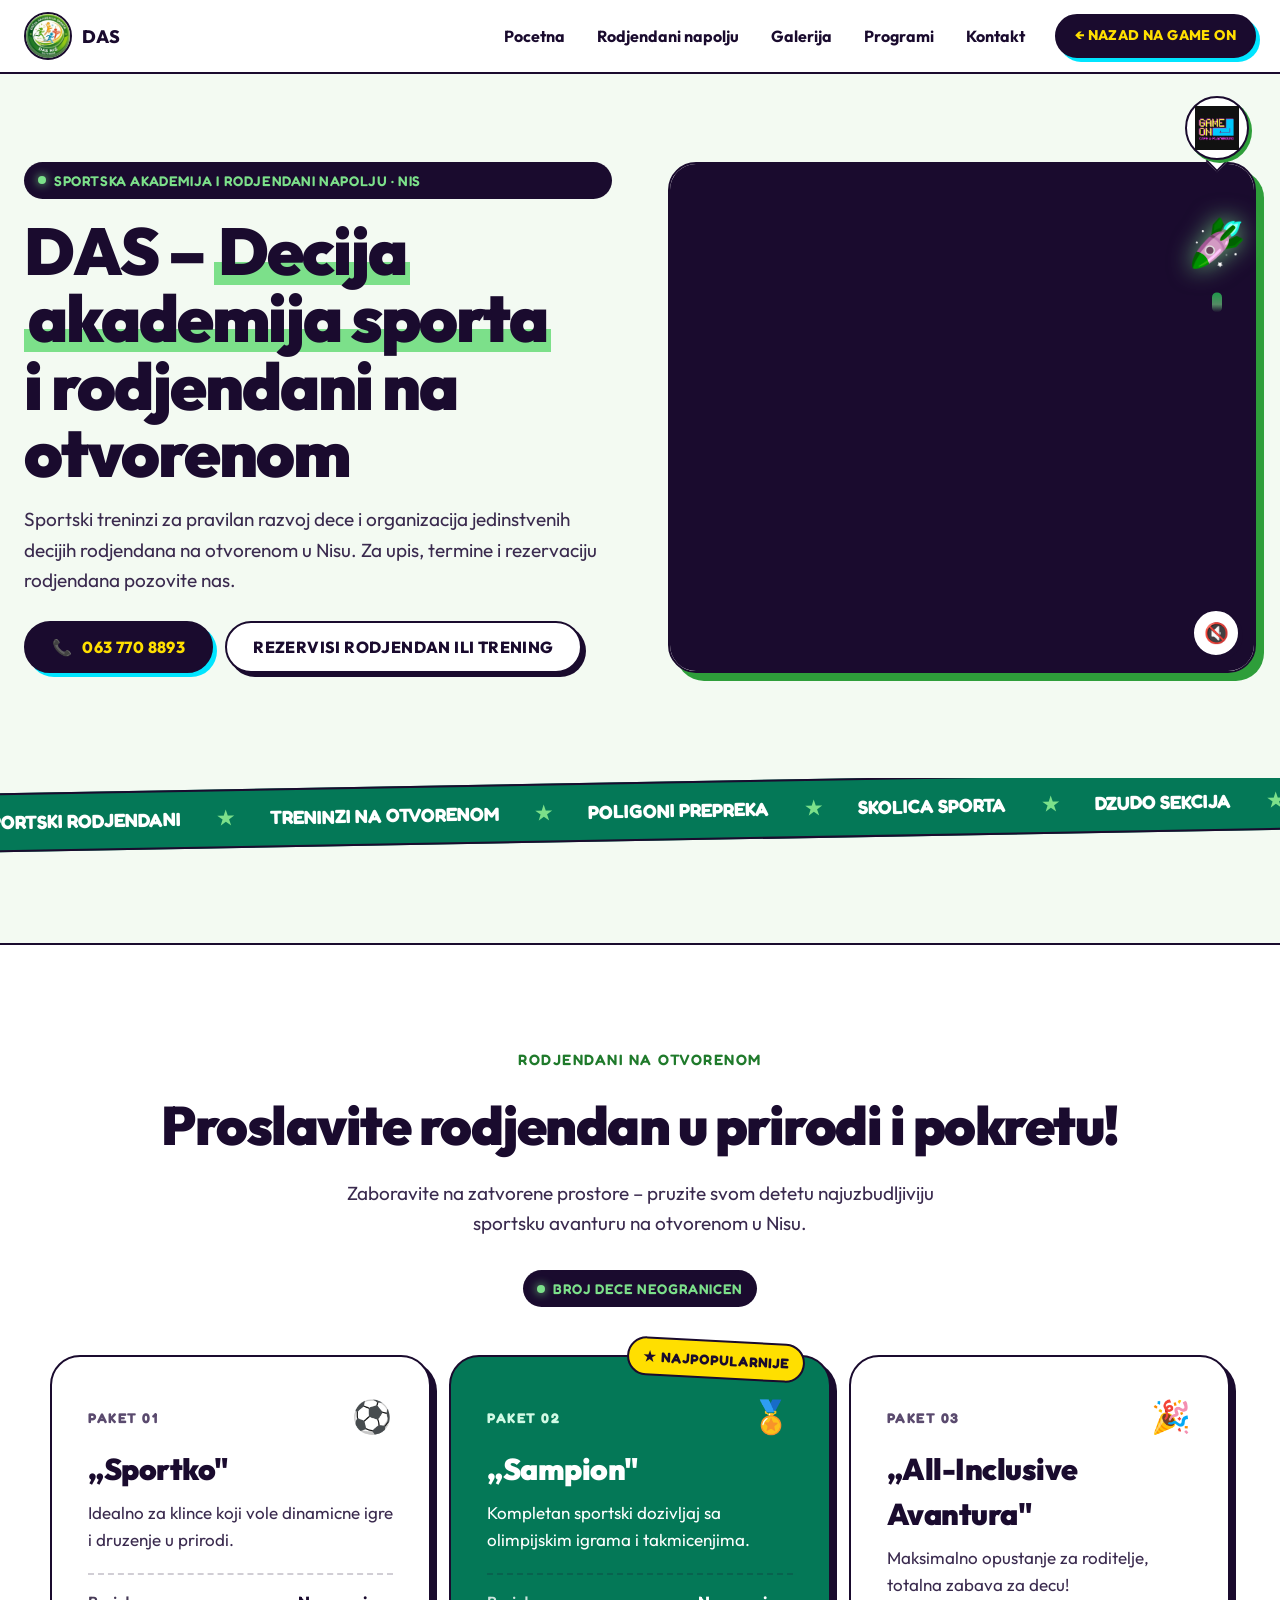
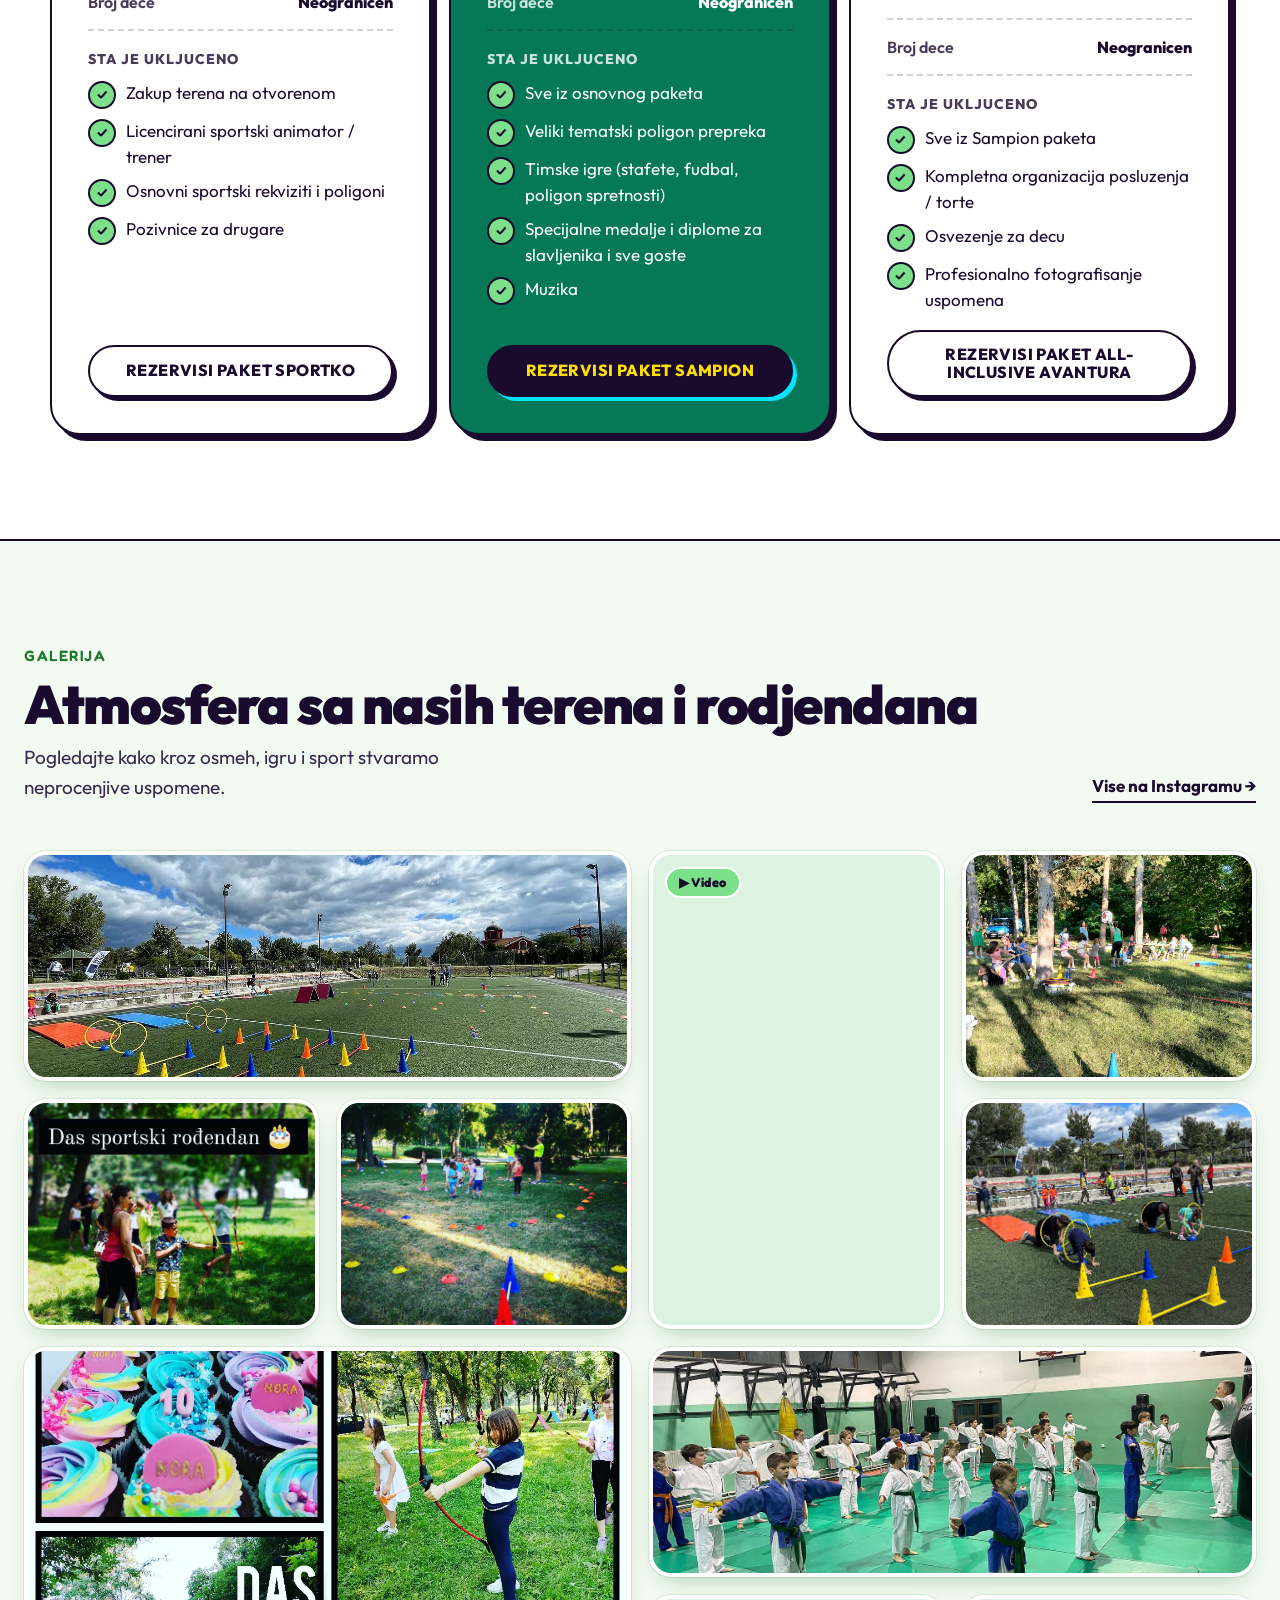
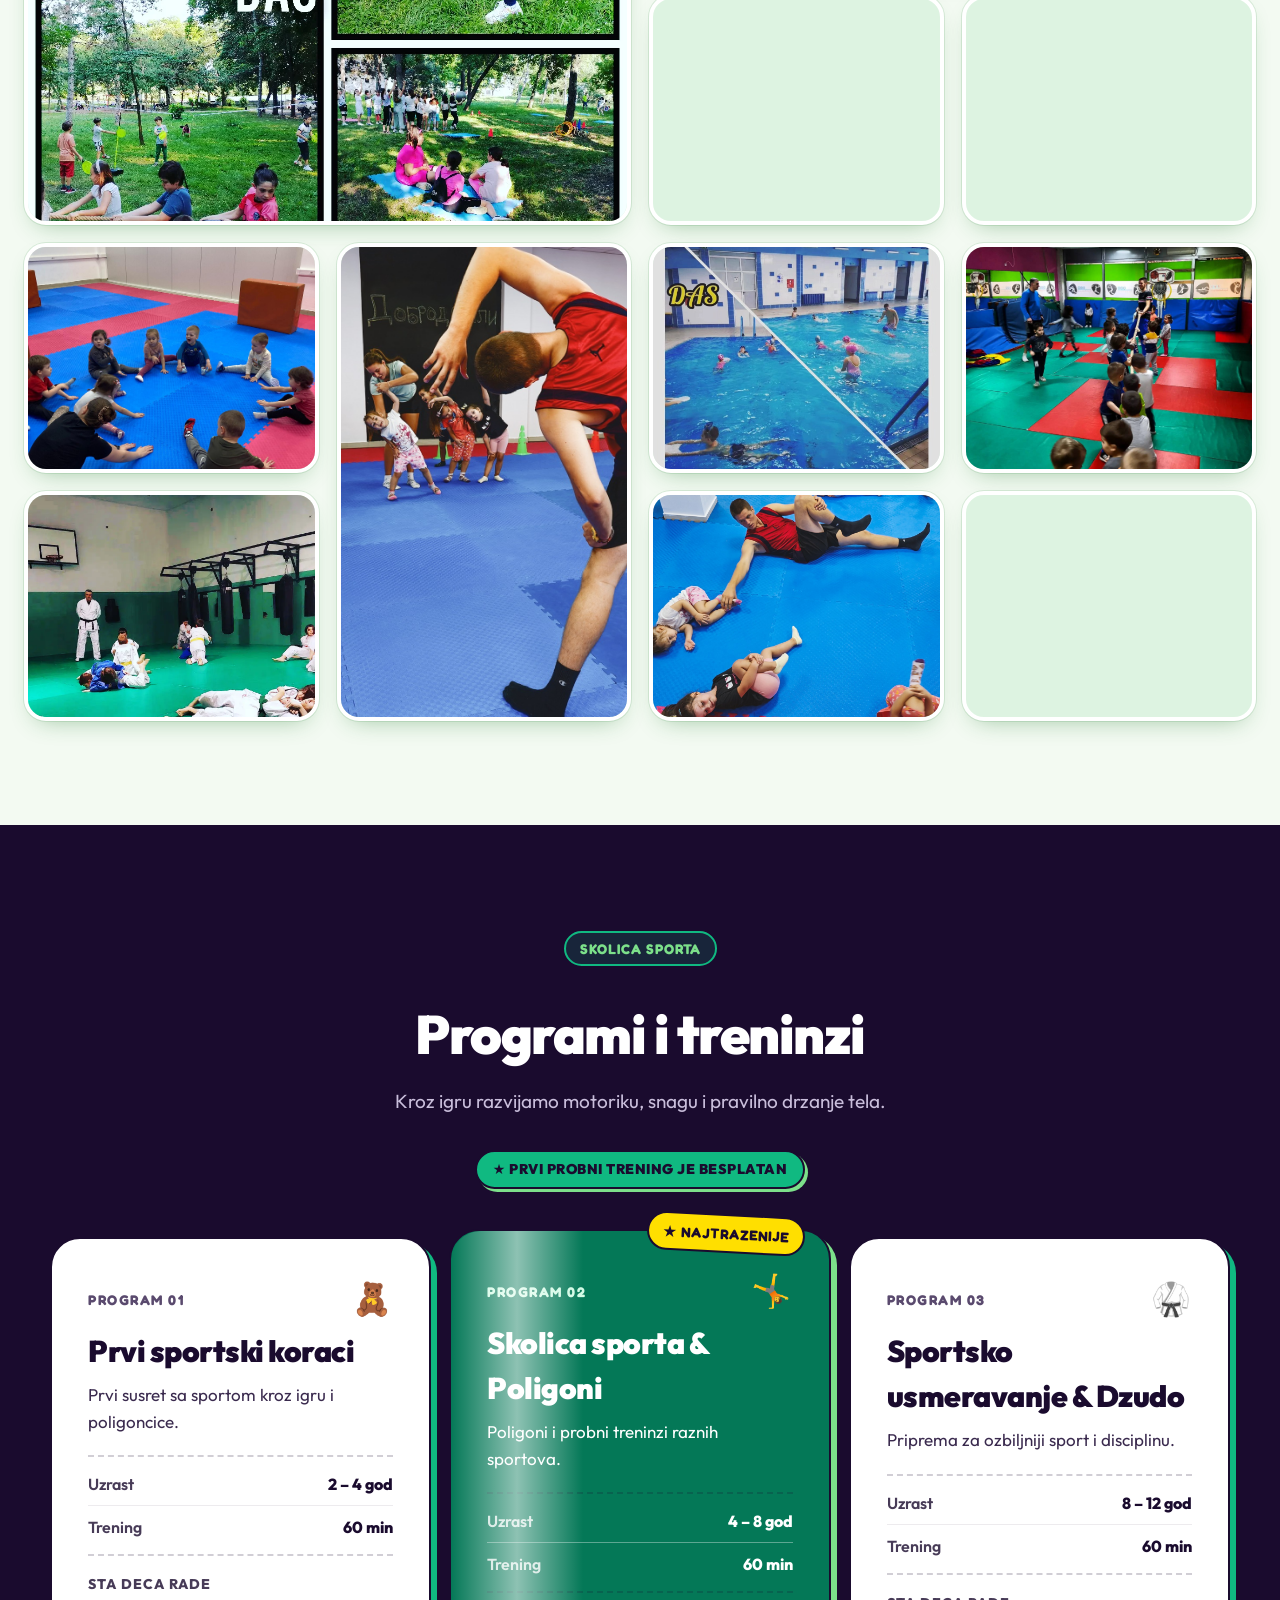
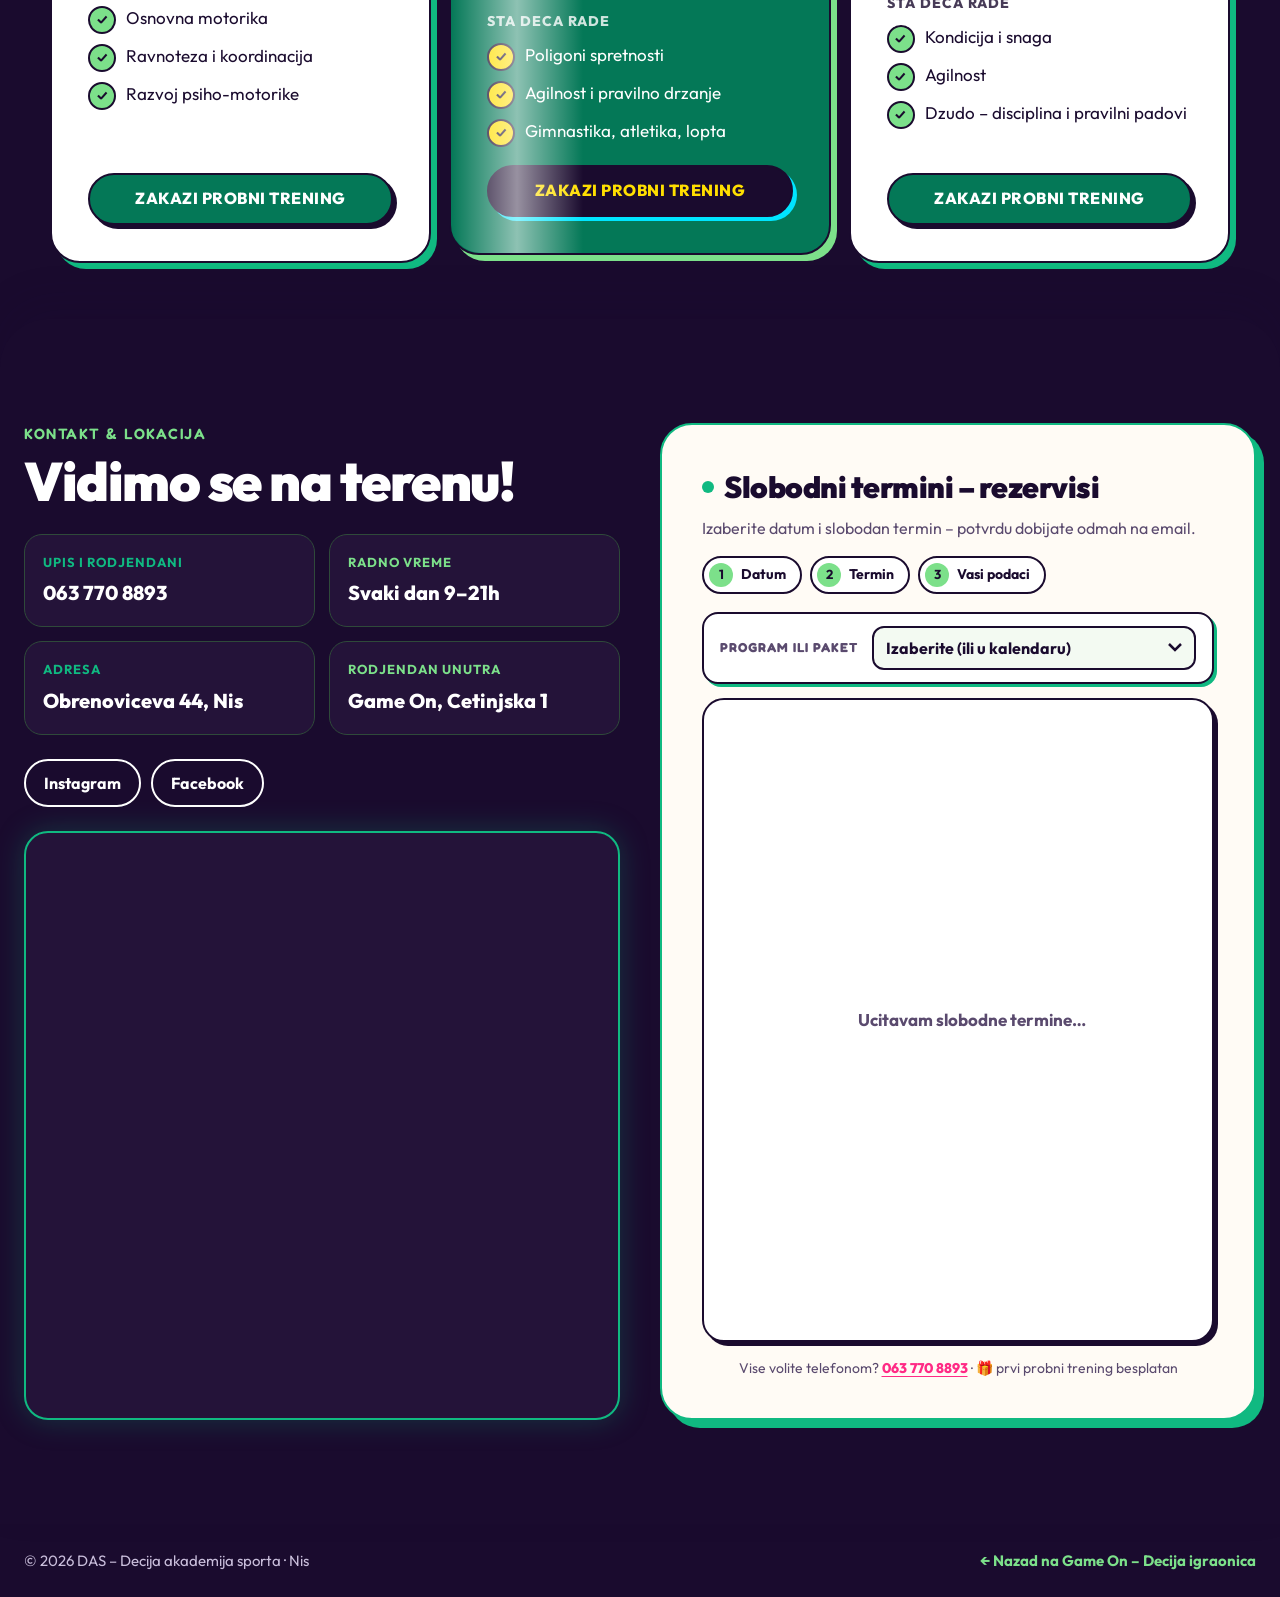
==== das.html @ b102ff6b "Add files via upload" ====
<!DOCTYPE html>
<html lang="sr-Latn">
<head>
<meta charset="UTF-8">
<meta name="viewport" content="width=device-width, initial-scale=1.0">
<title>DAS – Decija akademija sporta Nis</title>
<meta name="description" content="DAS – Decija akademija sporta u Nisu. Sportski treninzi za decu. Pozovite 063 770 8893.">
<link rel="icon" href="assets/das-logo.jpeg">
<link rel="preload" href="assets/das-video.mp4?v=2" as="video" type="video/mp4">
<link rel="preconnect" href="https://fonts.googleapis.com">
<link rel="preconnect" href="https://fonts.gstatic.com" crossorigin>
<link rel="stylesheet" href="https://fonts.googleapis.com/css2?family=Fredoka:wght@600;700&family=Outfit:wght@400;600;700;800;900&display=swap">
<link rel="stylesheet" href="styles.css">
<style>@media(min-width:960px){.das-grid{grid-template-columns:minmax(0,1fr) minmax(0,1fr);align-items:stretch}.das-grid .hero-copy{display:flex;flex-direction:column;justify-content:center}.das-grid .hero-visual,.das-grid .slider{display:flex;flex-direction:column;height:100%}.das-grid .slides{flex:1;aspect-ratio:auto;min-height:420px}}.das-pkgs{max-width:1180px;grid-template-columns:1fr}
@media(min-width:760px){.das-pkgs{grid-template-columns:repeat(3,minmax(0,1fr));gap:18px}}.das-checks li{align-items:flex-start}.das-checks li::before{margin-top:1px;background:#7CE08A}.das-gal{display:grid;gap:14px;grid-template-columns:repeat(2,minmax(0,1fr));grid-auto-rows:170px;grid-auto-flow:dense}
@media(min-width:720px){.das-gal{grid-template-columns:repeat(3,minmax(0,1fr));grid-auto-rows:200px}}
@media(min-width:1080px){.das-gal{grid-template-columns:repeat(4,minmax(0,1fr));grid-auto-rows:230px;gap:18px}}
.g-item{position:relative;margin:0;border:4px solid #fff;border-radius:22px;overflow:hidden;background:#DDF3E1;box-shadow:0 10px 24px -12px rgba(31,122,43,.45),0 0 0 1px rgba(31,122,43,.12);transition:transform .25s,box-shadow .25s}
.g-item:hover{transform:translateY(-4px);box-shadow:0 18px 32px -14px rgba(31,122,43,.6),0 0 0 3px #7CE08A}
.g-item button{all:unset;display:block;width:100%;height:100%;cursor:zoom-in}
.g-item button:focus-visible{outline:3px solid #7CE08A;outline-offset:-5px}
.g-item img,.g-item video{width:100%;height:100%;object-fit:cover;display:block;transition:transform .5s}
.g-item:hover img{transform:scale(1.05)}
.g-w{grid-column:span 2}.g-t{grid-row:span 2}.g-b{grid-column:span 2;grid-row:span 2}
.g-vid{position:absolute;left:12px;top:12px;background:#7CE08A;color:var(--ink);border:2px solid #fff;border-radius:999px;padding:4px 12px;font-family:'Fredoka',sans-serif;font-weight:700;font-size:13px;letter-spacing:.5px}
.lb{position:fixed;inset:0;z-index:100;background:rgba(18,7,31,.92);display:flex;align-items:center;justify-content:center;padding:60px 16px}
.lb[hidden]{display:none}
.lb img{max-width:min(100%,1100px);max-height:100%;border-radius:16px;border:2px solid #fff;object-fit:contain}
.lb button{position:absolute;width:48px;height:48px;border-radius:50%;border:2px solid var(--ink);background:#fff;font-size:20px;font-weight:800;cursor:pointer}
.lb-x{top:14px;right:14px}.lb-p{left:14px;top:50%;transform:translateY(-50%)}.lb-nx{right:14px;top:50%;transform:translateY(-50%)}
html{scroll-behavior:smooth;scroll-padding-top:84px}
.das-nav{display:flex;gap:4px;margin-left:auto}
.das-nav a{padding:10px 14px;border-radius:999px;font-weight:700;font-size:16px;color:var(--ink);text-decoration:none;transition:background .2s}
.das-nav a:hover{background:#DDF3E1;color:#1F7A2B}
.das-burger{display:none;width:48px;height:48px;border-radius:12px;border:2px solid var(--ink);background:#fff;flex-direction:column;align-items:center;justify-content:center;gap:5px;cursor:pointer;padding:0}
.das-burger span{width:20px;height:2.5px;background:var(--ink);border-radius:2px;transition:transform .25s,opacity .2s}
.das-burger span:last-child{width:14px;background:#2E9E3A}
.das-burger[aria-expanded="true"] span:nth-child(1){transform:translateY(7.5px) rotate(45deg)}
.das-burger[aria-expanded="true"] span:nth-child(2){opacity:0}
.das-burger[aria-expanded="true"] span:nth-child(3){width:20px;background:var(--ink);transform:translateY(-7.5px) rotate(-45deg)}
.das-mnav{display:none;flex-direction:column;align-items:center;background:var(--ink);padding:12px 24px 28px;max-height:calc(100vh - 72px);overflow-y:auto}
.das-mnav.open{display:flex}
.das-mnav a:not(.btn){display:block;width:100%;max-width:420px;padding:14px 4px;text-align:center;font-weight:700;font-size:20px;color:#fff;text-decoration:none;border-bottom:1px solid rgba(255,255,255,.1)}
.das-mnav a:not(.btn):hover{color:#7CE08A}
.das-mnav .btn{margin-top:20px;width:100%;max-width:420px}
@media(max-width:1039px){.das-nav,.das-back{display:none!important}.das-burger{display:flex}}
@media(min-width:1040px){.das-mnav{display:none!important}}
.das-nav a,.das-back{white-space:nowrap}
@media(max-width:719px){.gal-head{flex-direction:column;align-items:center;text-align:center}.gal-head .lead{margin-left:auto;margin-right:auto}}
@media(max-width:719px){.das-pill{display:none!important}
.das-pkgs:not(.das-progs-dark) .pkg h3,.das-pkgs:not(.das-progs-dark) .pkg h3+p{text-align:center}
.das-pkgs:not(.das-progs-dark) .pkg h3.one-line{white-space:nowrap;font-size:clamp(17px,5.4vw,24px);letter-spacing:-.5px}}
.go-bubble{position:fixed;right:clamp(4px,2.4vw,34px);top:0;z-index:56;width:64px;height:64px;display:block;will-change:transform;transform-origin:100% 0;text-decoration:none}
.go-bubble span{position:absolute;inset:0;border-radius:50%;background:#fff;border:2px solid var(--ink);box-shadow:3px 3px 0 #2E9E3A;display:grid;place-items:center;padding:8px;transition:transform .2s}
.go-bubble span img{width:100%;height:auto;display:block}
.go-bubble::after{content:"";position:absolute;left:50%;bottom:-9px;width:14px;height:14px;background:#fff;border-right:2px solid var(--ink);border-bottom:2px solid var(--ink);transform:translateX(-50%) rotate(45deg);z-index:-1}
.go-bubble:hover span{transform:scale(1.08)}
.das-pkgs .pkg[style] .facts dt,.das-pkgs .pkg[style] .facts dd{color:#fff}.das-pkgs .pkg[style] .facts div{border-color:rgba(255,255,255,.35)}
.das-sub{font-size:clamp(24px,2.6vw,30px);font-weight:900;letter-spacing:-.5px;text-align:center;margin:clamp(48px,6vw,72px) 0 24px}
.das-progs{display:grid;gap:22px;grid-template-columns:1fr}
@media(min-width:760px){.das-progs{grid-template-columns:repeat(3,minmax(0,1fr));gap:18px}}
.das-prog{background:#F3FAF2;border:2px solid var(--ink);border-radius:26px;padding:clamp(22px,3vw,30px);box-shadow:5px 5px 0 var(--ink);transition:transform .2s}
.das-prog:hover{transform:translateY(-6px)}
.das-prog h3{font-size:clamp(22px,2.2vw,26px);font-weight:900;letter-spacing:-.5px;margin:14px 0 8px}
.das-prog p:last-child{font-size:17px;line-height:1.55;margin:0}
.das-age{display:inline-block;margin:0;background:#047857;color:#fff;border-radius:999px;padding:6px 14px;font-family:'Fredoka',sans-serif;font-weight:700;font-size:14px;letter-spacing:.5px}
.das-note{text-align:center;max-width:640px;margin:36px auto 0;font-size:17px;line-height:1.6;color:#3A2A4E}
.das-note a{color:#1F7A2B;font-weight:800}
.marquee .marquee-track b{color:#7CE08A}
.js-rv .das-gal .g-item{opacity:0;transform:translateY(40px) scale(.92);transition:opacity .7s ease,transform .7s cubic-bezier(.2,.8,.2,1),box-shadow .25s}
.js-rv .das-gal .g-item.in{opacity:1;transform:none}
.js-rv .das-gal .g-item.in:hover{transform:translateY(-4px)}
@media(prefers-reduced-motion:reduce){.js-rv .das-gal .g-item{opacity:1;transform:none;transition:none}}
#kontakt .k-card{border-color:#2F4A3A}
.das-soc:hover{background:#10B981;border-color:#10B981;color:var(--ink)}
.das-map{border-color:#10B981;box-shadow:0 0 30px rgba(16,185,129,.25)}
.das-form{border-color:#10B981;box-shadow:8px 8px 0 #10B981}
.das-form .rez-steps b{background:#7CE08A}
.das-form .rez-frame{margin-bottom:16px}
.das-live{width:12px;height:12px;flex-shrink:0;border-radius:50%;background:#10B981;animation:dasPulse 1.8s infinite}
@keyframes dasPulse{0%{box-shadow:0 0 0 0 rgba(16,185,129,.7)}70%{box-shadow:0 0 0 12px rgba(16,185,129,0)}100%{box-shadow:0 0 0 0 rgba(16,185,129,0)}}
.das-cal-ph{display:flex;flex-direction:column;align-items:center;justify-content:center;text-align:center;min-height:380px;padding:36px 22px;background:repeating-linear-gradient(135deg,#F3FAF2 0 14px,#E6F6EA 14px 28px)}
.das-cal-ico{margin:0;font-size:44px}
.das-cal-t{margin:10px 0 6px;font-size:22px;font-weight:900;color:var(--ink)}
.das-cal-s{margin:0 0 22px;max-width:360px;font-size:16px;line-height:1.55;color:#3A2A4E}
.das-cal-btns{display:flex;flex-wrap:wrap;justify-content:center;gap:10px}
.das-btn-green{background:#047857;color:#fff;border:2px solid var(--ink);box-shadow:4px 4px 0 var(--ink)}
.das-btn-green:hover{background:#065F46;color:#fff}
@media(max-width:719px){.das-cal-btns .btn{flex:1 1 100%}}
@media(prefers-reduced-motion:reduce){.das-live{animation:none}}
#programi [data-trial]{text-transform:uppercase;letter-spacing:.5px;width:100%}
.das-progs-dark .pkg{background:#fff;color:var(--ink);border-color:var(--ink);box-shadow:6px 6px 0 #10B981}
.das-progs-dark .pkg[style]{box-shadow:6px 6px 0 #7CE08A}
.das-progs-dark .pkg[style] .checks li::before{background:var(--yellow)}
@media(min-width:760px){.das-progs-dark .pkg[style]{transform:translateY(-8px)}}
.rez-pick{display:flex;flex-wrap:wrap;align-items:center;gap:8px 14px;margin:0 0 14px;padding:12px 16px;background:#fff;border:2px solid var(--ink);border-radius:16px;box-shadow:3px 3px 0 #10B981}
.rez-pick-l{font-family:'Fredoka',sans-serif;font-weight:700;font-size:13px;letter-spacing:1px;text-transform:uppercase;color:#5A4A6E}
.rez-sel{flex:1 1 240px;min-width:0;min-height:44px;padding:8px 36px 8px 12px;border:2px solid var(--ink);border-radius:12px;background:#F3FAF2 url("data:image/svg+xml,%3Csvg xmlns='http://www.w3.org/2000/svg' width='14' height='9' viewBox='0 0 14 9'%3E%3Cpath d='M1 1l6 6 6-6' fill='none' stroke='%231A0B2E' stroke-width='2.5'/%3E%3C/svg%3E") no-repeat right 12px center;-webkit-appearance:none;appearance:none;font:inherit;font-weight:700;font-size:16px;color:var(--ink);cursor:pointer}
.rez-sel:focus-visible{outline:3px solid #10B981;outline-offset:2px}
.rez-pick-p{font-size:18px;font-weight:900;color:#047857;white-space:nowrap}
.rez-pick-p:empty{display:none}
</style>
</head>
<body style="background:#F3FAF2">

<header style="position:sticky;top:0;z-index:50;background:#fff;border-bottom:2px solid var(--ink)">
  <div class="wrap" style="display:flex;align-items:center;justify-content:space-between;gap:16px;min-height:72px">
    <a href="das.html" aria-label="DAS – Decija akademija sporta" style="display:flex;align-items:center;gap:10px;color:var(--ink);text-decoration:none;font-weight:800;font-size:18px">
      <span style="display:block;width:48px;height:48px;border-radius:50%;border:2px solid var(--ink);overflow:hidden"><img src="assets/das-logo.jpeg" alt="DAS logo" width="48" height="48" style="width:100%;height:100%;object-fit:cover;transform:scale(1.12)"></span>
      <span>DAS</span>
    </a>
    <nav class="das-nav" aria-label="DAS navigacija">
      <a href="#pocetna">Pocetna</a>
      <a href="#paketi">Rodjendani napolju</a>
      <a href="#galerija">Galerija</a>
      <a href="#programi">Programi</a>
      <a href="#kontakt">Kontakt</a>
    </nav>
    <a class="btn btn-dark btn-sm das-back" href="index.html">← Nazad na Game On</a>
    <button class="das-burger" id="dasBurger" type="button" aria-label="Meni" aria-expanded="false" aria-controls="dasMnav"><span></span><span></span><span></span></button>
  </div>
  <nav class="das-mnav" id="dasMnav" aria-label="DAS mobilna navigacija">
    <a href="#pocetna">Pocetna</a>
    <a href="#paketi">Rodjendani napolju</a>
    <a href="#galerija">Galerija</a>
    <a href="#programi">Programi</a>
    <a href="#kontakt">Kontakt</a>
    <a class="btn btn-dark" href="index.html" style="background:#2E9E3A;color:#fff">← Nazad na Game On</a>
  </nav>
</header>
<script>
(function(){var b=document.getElementById('dasBurger'),m=document.getElementById('dasMnav');
function set(o){m.classList.toggle('open',o);b.setAttribute('aria-expanded',o?'true':'false');}
b.addEventListener('click',function(){set(!m.classList.contains('open'));});
m.addEventListener('click',function(e){if(e.target.closest('a'))set(false);});})();
</script>

<main>
  <section class="hero" id="pocetna">
    <div class="wrap hero-grid das-grid">
      <div class="hero-copy">
        <p class="pill-dark das-pill" style="color:#7CE08A"><span class="dot-cyan" aria-hidden="true" style="background:#7CE08A;box-shadow:0 0 10px #7CE08A"></span>Sportska akademija i rodjendani napolju · Nis</p>
        <h1>DAS – <span style="color:inherit;background:linear-gradient(transparent 64%,#7CE08A 64%,#7CE08A 92%,transparent 92%);-webkit-box-decoration-break:clone;box-decoration-break:clone;padding:0 4px">Decija akademija sporta</span> i rodjendani na otvorenom</h1>
        <p class="lead">Sportski treninzi za pravilan razvoj dece i organizacija jedinstvenih decijih rodjendana na otvorenom u Nisu. Za upis, termine i rezervaciju rodjendana pozovite nas.</p>
        <div class="hero-cta">
          <a class="btn btn-dark" href="tel:+381637708893"><span aria-hidden="true">📞</span> 063 770 8893</a>
          <a class="btn btn-light-dark" href="#rezervacija" id="heroBook">Rezervisi rodjendan ili trening</a>
        </div>
      </div>
      <div class="hero-visual">
        <div class="slider" style="box-shadow:8px 8px 0 #2E9E3A">
          <div class="slides" style="background:var(--ink)">
            <video id="dasVideo" src="assets/das-video.mp4?v=2" autoplay muted loop playsinline preload="auto" fetchpriority="high" aria-label="Video – Decija akademija sporta Nis" style="position:absolute;inset:0;width:100%;height:100%;object-fit:cover;display:block"></video>
            <button type="button" id="vidSound" aria-label="Ukljuci zvuk" style="position:absolute;right:14px;bottom:14px;width:48px;height:48px;border-radius:50%;border:2px solid var(--ink);background:#fff;font-size:20px;cursor:pointer;box-shadow:3px 3px 0 var(--ink)">🔇</button>
          </div>
        </div>
      </div>
    </div>
  </section>

  <div class="marquee-clip"><div class="marquee" aria-hidden="true" style="background:#047857">
    <div class="marquee-track">
      <div><span>Sportski rodjendani</span><b>★</b><span>Treninzi na otvorenom</span><b>★</b><span>Poligoni prepreka</span><b>★</b><span>Skolica sporta</span><b>★</b><span>Dzudo sekcija</span><b>★</b><span>Timske igre</span><b>★</b><span>Od 2 do 12 godina</span><b>★</b><span>Nis</span><b>★</b></div>
      <div><span>Sportski rodjendani</span><b>★</b><span>Treninzi na otvorenom</span><b>★</b><span>Poligoni prepreka</span><b>★</b><span>Skolica sporta</span><b>★</b><span>Dzudo sekcija</span><b>★</b><span>Timske igre</span><b>★</b><span>Od 2 do 12 godina</span><b>★</b><span>Nis</span><b>★</b></div>
    </div>
  </div></div>

  <section class="sec" id="paketi" aria-labelledby="paketi-h" style="background:#fff;border-top:2px solid var(--ink)">
    <div class="wrap">
      <div class="sec-head center">
        <p class="eyebrow" style="color:#1F7A2B">Rodjendani na otvorenom</p>
        <h2 class="title" id="paketi-h">Proslavite rodjendan u prirodi i pokretu!</h2>
        <p class="lead">Zaboravite na zatvorene prostore – pruzite svom detetu najuzbudljiviju sportsku avanturu na otvorenom u Nisu.</p>
        <p class="pill-dark das-pill" style="color:#7CE08A;margin-top:14px"><span class="dot-cyan" aria-hidden="true" style="background:#7CE08A;box-shadow:0 0 10px #7CE08A"></span>Broj dece neogranicen</p>
      </div>
      <div class="pkgs das-pkgs">
      <article class="pkg">
        <p class="pkg-tag">Paket 01 <span aria-hidden="true">⚽</span></p>
        <h3>„Sportko"</h3>
        <p style="margin:8px 0 20px;font-size:17px;line-height:1.55;color:#3A2A4E">Idealno za klince koji vole dinamicne igre i druzenje u prirodi.</p>
        <dl class="facts"><div><dt>Broj dece</dt><dd>Neogranicen</dd></div></dl>
        <p class="pkg-sub">Sta je ukljuceno</p>
        <ul class="checks das-checks">
          <li>Zakup terena na otvorenom</li>
          <li>Licencirani sportski animator / trener</li>
          <li>Osnovni sportski rekviziti i poligoni</li>
          <li>Pozivnice za drugare</li>
        </ul>
        <a class="btn btn-light-dark" href="#rezervacija" data-trial data-note="Rodjendan na otvorenom – paket Sportko" data-prog="Rođendan u prirodi - Paket 1 (Osnovni)" style="margin-top:auto">Rezervisi paket Sportko</a>
      </article>
      <article class="pkg" style="background:#047857;color:#fff">
        <p class="pkg-flag">★ Najpopularnije</p>
        <p class="pkg-tag" style="color:#D1FAE5">Paket 02 <span aria-hidden="true">🏅</span></p>
        <h3>„Sampion"</h3>
        <p style="margin:8px 0 20px;font-size:17px;line-height:1.55;color:#fff">Kompletan sportski dozivljaj sa olimpijskim igrama i takmicenjima.</p>
        <dl class="facts"><div><dt>Broj dece</dt><dd>Neogranicen</dd></div></dl>
        <p class="pkg-sub">Sta je ukljuceno</p>
        <ul class="checks das-checks">
          <li>Sve iz osnovnog paketa</li>
          <li>Veliki tematski poligon prepreka</li>
          <li>Timske igre (stafete, fudbal, poligon spretnosti)</li>
          <li>Specijalne medalje i diplome za slavljenika i sve goste</li>
          <li>Muzika</li>
        </ul>
        <a class="btn btn-dark" href="#rezervacija" data-trial data-note="Rodjendan na otvorenom – paket Sampion" data-prog="Rođendan u prirodi - Paket 2 (Srednji)" style="margin-top:auto">Rezervisi paket Sampion</a>
      </article>
      <article class="pkg">
        <p class="pkg-tag">Paket 03 <span aria-hidden="true">🎉</span></p>
        <h3 class="one-line">„All-Inclusive Avantura"</h3>
        <p style="margin:8px 0 20px;font-size:17px;line-height:1.55;color:#3A2A4E">Maksimalno opustanje za roditelje, totalna zabava za decu!</p>
        <dl class="facts"><div><dt>Broj dece</dt><dd>Neogranicen</dd></div></dl>
        <p class="pkg-sub">Sta je ukljuceno</p>
        <ul class="checks das-checks">
          <li>Sve iz Sampion paketa</li>
          <li>Kompletna organizacija posluzenja / torte</li>
          <li>Osvezenje za decu</li>
          <li>Profesionalno fotografisanje uspomena</li>
        </ul>
        <a class="btn btn-light-dark" href="#rezervacija" data-trial data-note="Rodjendan na otvorenom – paket All-Inclusive Avantura" data-prog="Rođendan u prirodi - Paket 3 (PREMIUM)" style="margin-top:auto">Rezervisi paket All-Inclusive Avantura</a>
      </article>
      </div>
    </div>
  </section>

  <section class="sec" id="galerija" aria-labelledby="gal-h" style="background:#F3FAF2;border-top:2px solid var(--ink)">
    <div class="wrap">
      <div class="sec-head gal-head">
        <div>
          <p class="eyebrow" style="color:#1F7A2B">Galerija</p>
          <h2 class="title" id="gal-h">Atmosfera sa nasih terena i rodjendana</h2>
          <p class="lead" style="margin-top:10px">Pogledajte kako kroz osmeh, igru i sport stvaramo neprocenjive uspomene.</p>
        </div>
        <a class="link-arrow" href="https://www.instagram.com/decja_akademija_sporta_nis/" target="_blank" rel="noopener">Vise na Instagramu →</a>
      </div>
      <div class="das-gal" id="dasGal">
        <figure class="g-item g-w"><button type="button" data-i="0" aria-label="Uvecaj: Sportski poligon na terenu na otvorenom"><img src="assets/gal/das-16.jpg" alt="Sportski poligon na terenu na otvorenom" loading="lazy" decoding="async"></button></figure>
        <figure class="g-item g-t"><video src="assets/gal/das-video.mp4" autoplay muted loop playsinline preload="metadata" aria-label="Video sa DAS treninga i rodjendana"></video><span class="g-vid" aria-hidden="true">▶ Video</span></figure>
        <figure class="g-item"><button type="button" data-i="2" aria-label="Uvecaj: Vucenje konopca na rodjendanu u sumi"><img src="assets/gal/das-03.webp" alt="Vucenje konopca na rodjendanu u sumi" loading="lazy" decoding="async"></button></figure>
        <figure class="g-item"><button type="button" data-i="3" aria-label="Uvecaj: DAS sportski rodjendan – streljastvo"><img src="assets/gal/das-02.webp" alt="DAS sportski rodjendan – streljastvo" loading="lazy" decoding="async"></button></figure>
        <figure class="g-item g-b"><button type="button" data-i="4" aria-label="Uvecaj: Rodjendan na otvorenom – kolaz uspomena"><img src="assets/gal/das-01.webp" alt="Rodjendan na otvorenom – kolaz uspomena" loading="lazy" decoding="async"></button></figure>
        <figure class="g-item"><button type="button" data-i="5" aria-label="Uvecaj: Trening za najmladje u parku"><img src="assets/gal/das-06.jpg" alt="Trening za najmladje u parku" loading="lazy" decoding="async"></button></figure>
        <figure class="g-item"><button type="button" data-i="6" aria-label="Uvecaj: Poligon spretnosti za decu i roditelje"><img src="assets/gal/das-04.jpg" alt="Poligon spretnosti za decu i roditelje" loading="lazy" decoding="async"></button></figure>
        <figure class="g-item g-w"><button type="button" data-i="7" aria-label="Uvecaj: Trening dzudoa u sali"><img src="assets/gal/das-11.jpg" alt="Trening dzudoa u sali" loading="lazy" decoding="async"></button></figure>
        <figure class="g-item"><button type="button" data-i="8" aria-label="Uvecaj: Fudbalska ekipa DAS pred utakmicu"><img src="assets/gal/das-07.jpg" alt="Fudbalska ekipa DAS pred utakmicu" loading="lazy" decoding="async"></button></figure>
        <figure class="g-item"><button type="button" data-i="9" aria-label="Uvecaj: Timska igra sa velikom kockom"><img src="assets/gal/das-10.jpg" alt="Timska igra sa velikom kockom" loading="lazy" decoding="async"></button></figure>
        <figure class="g-item"><button type="button" data-i="10" aria-label="Uvecaj: Istezanje u krugu na treningu"><img src="assets/gal/das-05.jpg" alt="Istezanje u krugu na treningu" loading="lazy" decoding="async"></button></figure>
        <figure class="g-item g-t"><button type="button" data-i="11" aria-label="Uvecaj: Vezbe sa trenerom za najmladje"><img src="assets/gal/das-13.jpg" alt="Vezbe sa trenerom za najmladje" loading="lazy" decoding="async"></button></figure>
        <figure class="g-item"><button type="button" data-i="12" aria-label="Uvecaj: Skola plivanja DAS"><img src="assets/gal/das-14.jpg" alt="Skola plivanja DAS" loading="lazy" decoding="async"></button></figure>
        <figure class="g-item"><button type="button" data-i="13" aria-label="Uvecaj: Vucenje konopca u sali"><img src="assets/gal/das-12.jpg" alt="Vucenje konopca u sali" loading="lazy" decoding="async"></button></figure>
        <figure class="g-item"><button type="button" data-i="14" aria-label="Uvecaj: Dzudo trening za decu"><img src="assets/gal/das-09.webp" alt="Dzudo trening za decu" loading="lazy" decoding="async"></button></figure>
        <figure class="g-item"><button type="button" data-i="15" aria-label="Uvecaj: Istezanje na strunjacama"><img src="assets/gal/das-15.jpg" alt="Istezanje na strunjacama" loading="lazy" decoding="async"></button></figure>
        <figure class="g-item"><button type="button" data-i="16" aria-label="Uvecaj: Poligon sa tenis lopticama"><img src="assets/gal/das-08.jpg" alt="Poligon sa tenis lopticama" loading="lazy" decoding="async"></button></figure>
      </div>
    </div>
  </section>

  <section class="sec dark" id="programi" aria-labelledby="prog-h" style="border-top:2px solid var(--ink)">
    <div class="wrap">
      <div class="sec-head center">
        <p style="display:inline-block;margin:0 0 14px;background:rgba(16,185,129,.15);color:#7CE08A;border:2px solid #10B981;border-radius:999px;padding:5px 14px;font-family:'Fredoka',sans-serif;font-weight:700;font-size:14px;letter-spacing:1px;text-transform:uppercase">Skolica sporta</p>
        <h2 class="title" id="prog-h">Programi i treninzi</h2>
        <p class="lead lead-dark">Kroz igru razvijamo motoriku, snagu i pravilno drzanje tela.</p>
        <p style="display:inline-block;margin:16px 0 0;background:#10B981;color:var(--ink);border:2px solid var(--ink);border-radius:999px;padding:7px 16px;font-weight:900;font-size:14px;letter-spacing:.5px;text-transform:uppercase;box-shadow:3px 3px 0 #7CE08A">★ Prvi probni trening je besplatan</p>
      </div>
      <div class="pkgs das-pkgs das-progs-dark">
      <article class="pkg">
        <p class="pkg-tag">Program 01 <span aria-hidden="true">🧸</span></p>
        <h3>Prvi sportski koraci</h3>
        <p style="margin:8px 0 20px;font-size:17px;line-height:1.55;color:#3A2A4E">Prvi susret sa sportom kroz igru i poligoncice.</p>
        <dl class="facts"><div><dt>Uzrast</dt><dd>2 – 4 god</dd></div><div><dt>Trening</dt><dd>60 min</dd></div></dl>
        <p class="pkg-sub">Sta deca rade</p>
        <ul class="checks das-checks">
          <li>Osnovna motorika</li>
          <li>Ravnoteza i koordinacija</li>
          <li>Razvoj psiho-motorike</li>
        </ul>
        <a class="btn das-btn-green" href="#kontakt" data-trial data-note="Probni trening: Prvi sportski koraci (2-4 god)" data-prog="Probni trening - Prvi sportski koraci (2-4 god)" style="margin-top:auto">Zakazi probni trening</a>
      </article>
      <article class="pkg" style="background:#047857;color:#fff">
        <span class="shine" aria-hidden="true" style="position:absolute;inset:0;border-radius:inherit;pointer-events:none;z-index:0"></span>
        <p class="pkg-flag">★ Najtrazenije</p>
        <p class="pkg-tag" style="color:#D1FAE5">Program 02 <span aria-hidden="true">🤸</span></p>
        <h3>Skolica sporta &amp; Poligoni</h3>
        <p style="margin:8px 0 20px;font-size:17px;line-height:1.55;color:#fff">Poligoni i probni treninzi raznih sportova.</p>
        <dl class="facts"><div><dt>Uzrast</dt><dd>4 – 8 god</dd></div><div><dt>Trening</dt><dd>60 min</dd></div></dl>
        <p class="pkg-sub">Sta deca rade</p>
        <ul class="checks das-checks">
          <li>Poligoni spretnosti</li>
          <li>Agilnost i pravilno drzanje</li>
          <li>Gimnastika, atletika, lopta</li>
        </ul>
        <a class="btn btn-dark" href="#kontakt" data-trial data-note="Probni trening: Skolica sporta i Poligoni (4-8 god)" data-prog="Probni trening - Školica sporta &amp; Poligoni (4-8 god)" style="margin-top:auto">Zakazi probni trening</a>
      </article>
      <article class="pkg">
        <p class="pkg-tag">Program 03 <span aria-hidden="true">🥋</span></p>
        <h3>Sportsko usmeravanje &amp; Dzudo</h3>
        <p style="margin:8px 0 20px;font-size:17px;line-height:1.55;color:#3A2A4E">Priprema za ozbiljniji sport i disciplinu.</p>
        <dl class="facts"><div><dt>Uzrast</dt><dd>8 – 12 god</dd></div><div><dt>Trening</dt><dd>60 min</dd></div></dl>
        <p class="pkg-sub">Sta deca rade</p>
        <ul class="checks das-checks">
          <li>Kondicija i snaga</li>
          <li>Agilnost</li>
          <li>Dzudo – disciplina i pravilni padovi</li>
        </ul>
        <a class="btn das-btn-green" href="#kontakt" data-trial data-note="Probni trening: Sportsko usmeravanje i Dzudo (8-12 god)" data-prog="Probni trening - Sportsko usmeravanje &amp; Džudo (8-12 god)" style="margin-top:auto">Zakazi probni trening</a>
      </article>
      </div>
    </div>
  </section>

  <section class="sec dark stack" id="kontakt" aria-labelledby="kontakt-h" style="margin-bottom:0">
    <div class="wrap kontakt">
      <div class="k-left">
        <div class="k-head">
          <p class="eyebrow" style="color:#7CE08A">Kontakt &amp; lokacija</p>
          <h2 class="title" id="kontakt-h">Vidimo se na terenu!</h2>
        </div>
        <address class="k-grid">
          <a class="k-card" style="--k:#10B981" href="tel:+381637708893"><span class="k-l">Upis i rodjendani</span><span class="k-v">063 770 8893</span></a>
          <div class="k-card" style="--k:#7CE08A"><span class="k-l">Radno vreme</span><span class="k-v">Svaki dan 9–21h</span></div>
          <a class="k-card" style="--k:#10B981" href="https://www.google.com/maps/search/?api=1&amp;query=Obrenoviceva+44%2C+Ni%C5%A1%2C+Serbia" target="_blank" rel="noopener"><span class="k-l">Adresa</span><span class="k-v">Obrenoviceva 44, Nis</span></a>
          <a class="k-card" style="--k:#7CE08A" href="index.html"><span class="k-l">Rodjendan unutra</span><span class="k-v">Game On, Cetinjska 1</span></a>
        </address>
        <div class="socials">
          <a class="soc das-soc" href="https://www.instagram.com/decja_akademija_sporta_nis/" target="_blank" rel="noopener">Instagram</a>
          <a class="soc das-soc" href="https://www.facebook.com/decijaakademija.sporta/" target="_blank" rel="noopener">Facebook</a>
        </div>
        <div class="map das-map">
          <iframe title="Mapa – DAS, Obrenoviceva 44, Nis" src="https://maps.google.com/maps?q=Obrenovi%C4%87eva%2044%2C%20Ni%C5%A1%2C%20Serbia&amp;z=16&amp;output=embed" loading="lazy" referrerpolicy="no-referrer-when-downgrade"></iframe>
        </div>
      </div>
      <div class="form-card rez-card das-form" id="rezervacija">
        <h3 class="form-h" style="display:flex;align-items:center;gap:10px"><span class="das-live" aria-hidden="true"></span>Slobodni termini – rezervisi</h3>
        <p class="form-sub">Izaberite datum i slobodan termin – potvrdu dobijate odmah na email.</p>
        <ol class="rez-steps" aria-label="Koraci">
          <li><b>1</b>Datum</li><li><b>2</b>Termin</li><li><b>3</b>Vasi podaci</li>
        </ol>
        <div class="rez-pick" id="rezPick" aria-live="polite">
          <label class="rez-pick-l" for="rezSel">Program ili paket</label>
          <select id="rezSel" class="rez-sel">
            <option value="">Izaberite (ili u kalendaru)</option>
            <option value="Probni trening - Prvi sportski koraci (2-4 god)">Probni trening - Prvi sportski koraci (2-4 god)</option>
            <option value="Probni trening - Školica sporta &amp; Poligoni (4-8 god)">Probni trening - Skolica sporta &amp; Poligoni (4-8 god)</option>
            <option value="Probni trening - Sportsko usmeravanje &amp; Džudo (8-12 god)">Probni trening - Sportsko usmeravanje &amp; Dzudo (8-12 god)</option>
            <option value="Rođendan u prirodi - Paket 1 (Osnovni)">Rodjendan u prirodi - Paket 1 (Osnovni)</option>
            <option value="Rođendan u prirodi - Paket 2 (Srednji)">Rodjendan u prirodi - Paket 2 (Srednji)</option>
            <option value="Rođendan u prirodi - Paket 3 (PREMIUM)">Rodjendan u prirodi - Paket 3 (PREMIUM)</option>
          </select>
          <strong class="rez-pick-p" id="rezPickP"></strong>
        </div>
        <div class="rez-frame">
          <div id="my-cal-inline" class="rez-inline"><p class="rez-loading"><span class="spin spin-ink" aria-hidden="true"></span> Ucitavam slobodne termine…</p></div>
        </div>
        <p class="f-note">Vise volite telefonom? <a href="tel:+381637708893">063 770 8893</a> · 🎁 prvi probni trening besplatan</p>
      </div>
    </div>
  </section>
  <div class="lb" id="lb" hidden role="dialog" aria-modal="true" aria-label="Pregled fotografije">
    <button type="button" class="lb-x" id="lbX" aria-label="Zatvori">✕</button>
    <button type="button" class="lb-n lb-p" id="lbP" aria-label="Prethodna">←</button>
    <img id="lbImg" alt="">
    <button type="button" class="lb-n lb-nx" id="lbN" aria-label="Sledeca">→</button>
  </div>
</main>

<footer style="background:var(--ink);color:#C9BEDB;border-top:2px solid var(--ink);padding:24px 0">
  <div class="wrap" style="display:flex;flex-wrap:wrap;align-items:center;justify-content:space-between;gap:12px 24px;font-size:15px">
    <span>© 2026 DAS – Decija akademija sporta · Nis</span>
    <a href="index.html" style="color:#7CE08A;font-weight:700;text-decoration:none">← Nazad na Game On – Decija igraonica</a>
  </div>
</footer>
<script>
(function () {
  var v = document.getElementById('dasVideo'), btn = document.getElementById('vidSound');
  v.muted = true;
  function go() { var p = v.play(); if (p && p.catch) p.catch(function () {}); }
  go(); v.addEventListener('loadeddata', go); v.addEventListener('canplay', go);
  document.addEventListener('visibilitychange', function () { if (!document.hidden) go(); });
  ['touchstart', 'click', 'scroll'].forEach(function (ev) { window.addEventListener(ev, go, { once: true, passive: true }); });
  btn.addEventListener('click', function () {
    v.muted = !v.muted; if (!v.muted) v.play();
    btn.textContent = v.muted ? '🔇' : '🔊';
    btn.setAttribute('aria-label', v.muted ? 'Ukljuci zvuk' : 'Iskljuci zvuk');
  });
})();
</script>
<script>
(function () {
  var btns = Array.prototype.slice.call(document.querySelectorAll('#dasGal button[data-i]'));
  var lb = document.getElementById('lb'), img = document.getElementById('lbImg'), cur = 0, last;
  function show(k) { cur = (k + btns.length) % btns.length; var s = btns[cur].querySelector('img'); img.src = s.src; img.alt = s.alt; }
  function open(k) { last = document.activeElement; show(k); lb.hidden = false; document.body.style.overflow = 'hidden'; document.getElementById('lbX').focus(); }
  function close() { lb.hidden = true; document.body.style.overflow = ''; if (last) last.focus(); }
  btns.forEach(function (b, k) { b.addEventListener('click', function () { open(k); }); });
  document.getElementById('lbX').addEventListener('click', close);
  document.getElementById('lbP').addEventListener('click', function () { show(cur - 1); });
  document.getElementById('lbN').addEventListener('click', function () { show(cur + 1); });
  lb.addEventListener('click', function (e) { if (e.target === lb) close(); });
  document.addEventListener('keydown', function (e) { if (lb.hidden) return; if (e.key === 'Escape') close(); if (e.key === 'ArrowLeft') show(cur - 1); if (e.key === 'ArrowRight') show(cur + 1); });
})();
</script>
<script>
(function () {
  var reduce = window.matchMedia('(prefers-reduced-motion: reduce)').matches;
  var bub = document.createElement('a');
  bub.className = 'go-bubble'; bub.href = 'index.html'; bub.title = 'Game On – nazad na glavnu stranu';
  bub.setAttribute('aria-label', 'Game On – nazad na glavnu stranu');
  bub.innerHTML = '<span><img src="assets/logo.webp" alt=""></span>';
  document.body.appendChild(bub);
  if (reduce) { bub.style.transform = 'translateY(96px)'; return; }
  var rk = document.createElement('button');
  rk.className = 'das-rk'; rk.type = 'button'; rk.setAttribute('aria-label', 'Nazad na vrh'); rk.title = 'Nazad na vrh';
  rk.style.cssText = 'position:fixed;right:clamp(4px,2.4vw,34px);top:0;z-index:55;width:64px;height:110px;padding:0;border:0;background:none;cursor:pointer;will-change:transform;transform-origin:100% 0;-webkit-tap-highlight-color:transparent';
  rk.innerHTML = '<span style="position:absolute;inset:0;transform-origin:50% 72%;transition:transform .55s cubic-bezier(.3,1.5,.5,1)">' +
    '<span style="position:absolute;left:50%;bottom:70px;width:10px;height:0;transform:translateX(-50%);border-radius:10px;background:linear-gradient(180deg,rgba(124,224,138,0),rgba(124,224,138,.6) 40%,#1F9A4A);transition:height .25s ease"></span>' +
    '<span style="position:absolute;left:50%;bottom:46px;width:16px;height:26px;border-radius:50% 50% 50% 50%/70% 70% 30% 30%;background:radial-gradient(circle at 50% 75%,#fff,#FFDF00 35%,#1F9A4A 80%);transform-origin:50% 100%;animation:flame .18s ease-in-out infinite;opacity:0;transition:opacity .2s"></span>' +
    '<span style="position:absolute;left:50%;bottom:0;transform:translateX(-50%);font-size:46px;line-height:1"><span style="display:block;animation:wobble 1.4s ease-in-out infinite;filter:hue-rotate(110deg) saturate(1.4) drop-shadow(0 0 12px rgba(124,224,138,.8))" aria-hidden="true">🚀</span></span></span>';
  document.body.appendChild(rk);
  var turn = rk.firstChild, trail = turn.children[0], flame = turn.children[1], up = false, lastY = window.scrollY, idle;
  rk.addEventListener('click', function () { window.scrollTo({ top: 0, behavior: 'smooth' }); });
  function place() {
    var m = window.matchMedia('(max-width: 820px)').matches, sc = m ? 0.62 : 1;
    var vh = window.innerHeight, max = document.documentElement.scrollHeight - vh;
    var p = max > 0 ? Math.min(1, window.scrollY / max) : 0;
    var bh = 64 * sc + 14, top = (m ? 78 : 96) + bh, bottom = vh - 110 * sc - (m ? 84 : 20);
    var y = top + p * (bottom - top);
    rk.style.transform = 'translateY(' + y.toFixed(1) + 'px) scale(' + sc + ')';
    bub.style.transform = 'translateY(' + (y - bh).toFixed(1) + 'px) scale(' + sc + ')';
    var dy = window.scrollY - lastY, v = Math.min(1, Math.abs(dy) / 40); lastY = window.scrollY;
    if (dy < -1 && !up) { up = true; turn.style.transform = 'rotate(180deg)'; }
    else if (dy > 1 && up) { up = false; turn.style.transform = 'rotate(0deg)'; }
    trail.style.height = (20 + v * 110).toFixed(0) + 'px';
    flame.style.opacity = v > 0.02 ? '1' : '0';
    clearTimeout(idle); idle = setTimeout(function () { trail.style.height = '0px'; flame.style.opacity = '0'; }, 160);
  }
  var tk = false;
  window.addEventListener('scroll', function () { if (!tk) { tk = true; requestAnimationFrame(function () { tk = false; place(); }); } }, { passive: true });
  window.addEventListener('resize', place);
  place(); trail.style.height = '0px'; flame.style.opacity = '0';
})();
</script>
<script>
(function () {
  if (!('IntersectionObserver' in window) || window.matchMedia('(prefers-reduced-motion: reduce)').matches) return;
  document.documentElement.classList.add('js-rv');
  var items = document.querySelectorAll('#dasGal .g-item');
  var io = new IntersectionObserver(function (es) {
    es.forEach(function (e) {
      if (!e.isIntersecting) return;
      var el = e.target, k = Array.prototype.indexOf.call(items, el) % 4;
      el.style.transitionDelay = (k * 0.12) + 's';
      el.classList.add('in');
      setTimeout(function () { el.style.transitionDelay = ''; }, 1400);
      io.unobserve(el);
    });
  }, { threshold: 0.15, rootMargin: '0px 0px -40px 0px' });
  items.forEach(function (el) { io.observe(el); });
})();
</script>
<script>
(function () {
  var el = document.getElementById('my-cal-inline'), done = false;
  if (!el) return;
  function load() {
    if (done) return; done = true;
    (function (C, A, L) { var p = function (a, ar) { a.q.push(ar); }; var d = C.document; C.Cal = C.Cal || function () { var cal = C.Cal; var ar = arguments; if (!cal.loaded) { cal.ns = {}; cal.q = cal.q || []; d.head.appendChild(d.createElement("script")).src = A; cal.loaded = true; } if (ar[0] === L) { var api = function () { p(api, arguments); }; var namespace = ar[1]; api.q = api.q || []; if (typeof namespace === "string") { cal.ns[namespace] = cal.ns[namespace] || api; p(cal.ns[namespace], ar); p(cal, ["initNamespace", namespace]); } else p(cal, ar); return; } p(cal, ar); }; })(window, "https://app.cal.com/embed/embed.js", "init");
    Cal("init", { origin: "https://app.cal.com" });
    Cal.config = Cal.config || {}; Cal.config.forwardQueryParams = true;
    Cal("on", { action: "linkReady", callback: function () { el.classList.add("ready"); } });
    var mo = new MutationObserver(function () {
      var cal = el.querySelector('cal-inline, iframe');
      if (!cal) return;
      var l = el.querySelector('.rez-loading'); if (l) l.remove();
      el.classList.add('ready'); mo.disconnect();
    });
    mo.observe(el, { childList: true, subtree: true });
    var CAL_USER = "vlada-2iou1r", CAL_EVENT = "das";
    var cfg = { "layout": "month_view", "useSlotsViewOnSmallScreen": "true", "theme": "light", "timeFormat": "24" };
    function mount(first) {
      if (mount.done) return; mount.done = true;
      if (first) { cfg.month = first.slice(0, 7); cfg.date = first; }
      if (window.GO_CAL_NOTES) cfg.notes = window.GO_CAL_NOTES;
      if (window.GO_CAL_PROG) cfg.Program = window.GO_CAL_PROG;
      Cal("inline", { elementOrSelector: "#my-cal-inline", calLink: CAL_USER + "/" + CAL_EVENT, config: cfg });
    }
    window.goCalPrefill = function (notes) {
      if (!mount.done) return;
      cfg.notes = notes;
      if (window.GO_CAL_PROG) cfg.Program = window.GO_CAL_PROG; else delete cfg.Program;
      el.innerHTML = '<div id="my-cal-inline-' + Date.now() + '"></div>';
      Cal("inline", { elementOrSelector: '#' + el.firstChild.id, calLink: CAL_USER + "/" + CAL_EVENT, config: cfg });
    };
    // Uvek pronadji prvi dan sa slobodnim terminom (uzivo iz Cal.com-a, pri svakom otvaranju sajta).
    // Pretrazuje do 12 meseci unapred u blokovima od 4 meseca; ako Cal.com ne odgovori, kalendar se otvara normalno.
    var f = function (d) { return d.toISOString().slice(0, 10); }, DAY = 864e5, now = Date.now();
    setTimeout(function () { mount(); }, 7000);
    function search(i) {
      if (i >= 3) { mount(); return; }
      var s = new Date(now + i * 120 * DAY), e = new Date(now + (i + 1) * 120 * DAY);
      fetch("https://api.cal.com/v2/slots?eventTypeSlug=" + CAL_EVENT + "&username=" + CAL_USER + "&start=" + f(s) + "&end=" + f(e) + "&timeZone=Europe/Belgrade", { headers: { "cal-api-version": "2024-09-04" }, cache: "no-store" })
        .then(function (r) { return r.ok ? r.json() : null; })
        .then(function (j) {
          if (!j) { mount(); return; }
          var d = j.data || {}, days = Object.keys(d).filter(function (k) { return /^\d{4}-\d{2}-\d{2}$/.test(k) && d[k] && d[k].length; }).sort();
          if (days.length) mount(days[0]); else search(i + 1);
        })
        .catch(function () { mount(); });
    }
    search(0);
    Cal("ui", {
      "theme": "light",
      "cssVarsPerTheme": { "light": { "cal-brand": "#047857", "cal-text-emphasis": "#1A0B2E", "cal-border-emphasis": "#1A0B2E" } },
      "hideEventTypeDetails": true,
      "layout": "month_view"
    });
  }
  if ('IntersectionObserver' in window) {
    var io = new IntersectionObserver(function (en) { if (en[0].isIntersecting) { io.disconnect(); load(); } }, { rootMargin: '800px 0px' });
    io.observe(el);
  } else load();
  window.goCalLoad = load;
  if (location.hash === '#rezervacija') load();
  window.addEventListener('hashchange', function () { if (location.hash === '#rezervacija') load(); });
})();
</script>
<script>
// Cal.com link za probni trening – upisi URL (npr. "https://cal.com/das-nis/probni-trening").
// Dok je prazno, dugmad vode na kalendar u sekciji Kontakt.
(function () {
  var DAS_TRIAL_CAL_URL = '';
  document.querySelectorAll('[data-trial]').forEach(function (a) {
    var note = a.getAttribute('data-note') || '';
    if (DAS_TRIAL_CAL_URL) { a.href = DAS_TRIAL_CAL_URL + (DAS_TRIAL_CAL_URL.indexOf('?') < 0 ? '?' : '&') + 'Program=' + encodeURIComponent(a.getAttribute('data-prog') || '') + '&notes=' + encodeURIComponent(note); a.target = '_blank'; a.rel = 'noopener'; return; }
    a.addEventListener('click', function (e) {
      window.GO_CAL_NOTES = note;
      window.GO_CAL_PROG = a.getAttribute('data-prog') || '';
      var p = document.getElementById('rezPick');
      if (window.dasSetSel) window.dasSetSel(window.GO_CAL_PROG);
      if (window.goCalPrefill) window.goCalPrefill(note);
      if (window.goCalLoad) window.goCalLoad();
      var t = document.getElementById('rezervacija');
      if (t) { e.preventDefault(); window.scrollTo({ top: t.getBoundingClientRect().top + window.scrollY - 84, behavior: 'smooth' }); }
    });
  });
})();
</script>
<script>
document.getElementById('heroBook').addEventListener('click', function (e) {
  var t = document.getElementById('rezervacija'); if (!t) return;
  e.preventDefault();
  if (window.goCalLoad) window.goCalLoad();
  window.scrollTo({ top: t.getBoundingClientRect().top + window.scrollY - 84, behavior: 'smooth' });
});
</script>
<script>
(function () {
  var sel = document.getElementById('rezSel'), price = document.getElementById('rezPickP');
  function tag(v) { price.textContent = v.indexOf('Probni') === 0 ? 'Besplatno' : ''; }
  window.dasSetSel = function (v) { sel.value = v || ''; tag(sel.value); };
  sel.addEventListener('change', function () {
    window.GO_CAL_PROG = sel.value;
    window.GO_CAL_NOTES = sel.value;
    tag(sel.value);
    if (window.goCalLoad) window.goCalLoad();
    if (window.goCalPrefill) window.goCalPrefill(sel.value);
  });
})();
</script>
</body>
</html>
---- styles.css ----
:root{--ink:#1A0B2E;--pink:#FF2A85;--cyan:#00E5FF;--yellow:#FFDF00;--cream:#FFFBF5;--lilac:#F4EFF8;--muted:#5A4A6E;--panel:#241339;--soft:#C9BEDB;--ease:cubic-bezier(.2,.8,.2,1)}
*{box-sizing:border-box}
html{overflow-x:clip;scroll-behavior:smooth;scroll-padding-top:80px;-webkit-text-size-adjust:100%}
body{margin:0;font-family:'Outfit',system-ui,-apple-system,'Segoe UI',sans-serif;background:var(--cream);color:var(--ink);-webkit-font-smoothing:antialiased;overflow-x:hidden;line-height:1.5}
img{max-width:100%;display:block}
a{color:var(--pink);text-underline-offset:3px}a:hover{color:var(--ink)}
h1,h2,h3,p,ul,ol,dl,dd,figure,blockquote{margin:0}
ul,ol{padding:0;list-style:none}
button,input,select,textarea{font:inherit;color:inherit}
:focus-visible{outline:3px solid var(--cyan);outline-offset:3px;border-radius:10px}
.wrap{max-width:1280px;margin:0 auto;padding-left:24px;padding-right:24px}
.skip{position:absolute;left:-9999px;top:8px;z-index:300;background:#fff;color:var(--ink);padding:12px 18px;border:2px solid var(--ink);border-radius:12px;font-weight:700}
.skip:focus{left:12px}
.todo{background:#FFF3A6;color:var(--ink);border:1.5px dashed #9A7A00;border-radius:6px;padding:1px 7px;font-weight:700;font-size:.92em}

/* type */
.eyebrow{font-family:'Fredoka',sans-serif;font-weight:600;font-size:15px;letter-spacing:1.5px;text-transform:uppercase;color:#D4146A}
.eyebrow-cyan{color:var(--cyan)}.eyebrow-yellow{color:var(--yellow)}.eyebrow-ink{color:var(--ink)}
.title{font-size:clamp(32px,4.4vw,54px);font-weight:900;letter-spacing:-1.5px;line-height:1.04;margin-top:8px;text-wrap:balance}
.lead{font-size:clamp(17px,1.6vw,19px);line-height:1.6;color:#3A2A4E;text-wrap:pretty;max-width:620px}
.lead-dark{color:var(--soft)}.lead-ink{color:var(--ink)}
.sec{padding:clamp(64px,9vw,104px) 0}
.sec-tight{padding-top:clamp(48px,7vw,80px)}
.sec-lilac{background:var(--lilac);border-top:2px solid var(--ink);border-bottom:2px solid var(--ink)}
.dark{background:var(--ink);color:#fff}
.sec-cream{background:var(--cream);color:var(--ink)}
#zone.stack{box-shadow:none}
.sec-head{display:flex;flex-wrap:wrap;justify-content:space-between;align-items:end;gap:18px 40px;margin-bottom:clamp(32px,4vw,48px)}
.sec-head.center{flex-direction:column;align-items:center;text-align:center}
.sec-head.center .lead{margin-top:6px}
.center-cta{display:flex;flex-wrap:wrap;justify-content:center;gap:12px;margin-top:40px}
.link-arrow{font-weight:700;font-size:17px;color:var(--ink);text-decoration:none;border-bottom:2px solid currentColor;padding-bottom:2px}
.link-arrow:hover{color:var(--pink)}

/* buttons */
.btn{display:inline-flex;align-items:center;justify-content:center;gap:10px;min-height:52px;padding:14px 26px;border:2px solid var(--ink);border-radius:999px;font-weight:800;font-size:16px;line-height:1.1;letter-spacing:.4px;text-transform:uppercase;text-decoration:none;text-align:center;cursor:pointer;transition:transform .15s var(--ease),box-shadow .15s var(--ease),background .15s,color .15s}
.btn:hover{transform:translate(-2px,-2px)}
.btn:active{transform:translate(1px,1px)}
.btn-sm{min-height:44px;padding:10px 18px;font-size:14px}
.btn-block{width:100%}
.btn-dark{background:var(--ink);color:var(--yellow);box-shadow:4px 4px 0 var(--cyan)}
.btn-dark:hover{color:var(--yellow);box-shadow:6px 6px 0 var(--cyan)}
.btn-light{background:#fff;color:var(--ink);box-shadow:4px 4px 0 var(--pink)}
.btn-light:hover{color:var(--ink);box-shadow:6px 6px 0 var(--pink)}
.btn-light-dark{background:#fff;color:var(--ink);box-shadow:4px 4px 0 var(--ink)}
.btn-light-dark:hover{background:var(--ink);color:var(--yellow);box-shadow:6px 6px 0 var(--cyan)}
.btn-pink{background:var(--pink);color:#fff;box-shadow:4px 4px 0 var(--ink)}
.btn-pink:hover{color:#fff;box-shadow:6px 6px 0 var(--ink)}
.btn-yellow{background:var(--yellow);color:var(--ink);box-shadow:4px 4px 0 var(--ink)}
.btn-yellow:hover{color:var(--ink);box-shadow:6px 6px 0 var(--ink)}
.btn-cyan{background:var(--cyan);color:var(--ink);border-color:var(--cyan)}
.btn-cyan:hover{color:var(--ink);background:#fff}
.btn-dark-on-pink{background:var(--ink);color:var(--yellow);box-shadow:4px 4px 0 #fff}
.btn-dark-on-pink:hover{color:var(--yellow);box-shadow:6px 6px 0 #fff}
.dark .btn-pink{box-shadow:4px 4px 0 var(--cyan)}
.round{width:46px;height:46px;border-radius:50%;border:2px solid #fff;background:rgba(26,11,46,.55);color:#fff;font-size:19px;cursor:pointer;display:grid;place-items:center;transition:background .15s,border-color .15s}
.round:hover{background:var(--pink);border-color:var(--pink)}

/* header */
.hdr{position:sticky;top:0;z-index:60;background:rgba(255,251,245,.8);-webkit-backdrop-filter:blur(12px);backdrop-filter:blur(12px);border-bottom:2px solid var(--ink);transition:background .25s,box-shadow .25s}
.hdr.scrolled{background:rgba(255,251,245,.95);box-shadow:0 8px 28px rgba(26,11,46,.08)}
.hdr-in{display:flex;align-items:center;justify-content:space-between;gap:16px;padding-top:12px;padding-bottom:12px;transition:padding .25s}
.hdr.scrolled .hdr-in{padding-top:7px;padding-bottom:7px}
.logo{display:flex;align-items:center;gap:12px;color:var(--ink);text-decoration:none;flex-shrink:0}
.logo:hover{color:var(--ink)}
.logo-img{display:block;height:46px;aspect-ratio:1.63;border-radius:11px;overflow:hidden;background:#111;border:2px solid var(--ink);box-shadow:3px 3px 0 var(--pink);transition:height .25s}
.hdr.scrolled .logo-img{height:40px}
.logo-img img{width:100%;height:100%;object-fit:cover;object-position:50% 53%;transform:scale(1.12)}
.logo-sub{font-size:10.5px;font-weight:700;letter-spacing:1px;text-transform:uppercase;line-height:1.3;opacity:.75}
.nav{display:none;align-items:center;gap:2px;flex:1;justify-content:center;min-width:0}
.nav a{padding:9px 11px;border-radius:999px;font-weight:600;font-size:15px;color:var(--ink);text-decoration:none;white-space:nowrap}
.nav a:hover,.nav a.active{background:var(--ink);color:var(--yellow)}
.hdr-actions{display:flex;align-items:center;gap:10px}
.hdr-cta{display:none}
.burger{width:48px;height:48px;border-radius:12px;border:2px solid var(--ink);background:#fff;display:flex;flex-direction:column;align-items:center;justify-content:center;gap:5px;cursor:pointer}
.burger span{width:20px;height:2.5px;background:var(--ink);border-radius:2px;transition:transform .25s,opacity .2s}
.burger span:last-child{width:14px;background:var(--pink)}
.burger[aria-expanded="true"] span:nth-child(1){transform:translateY(7.5px) rotate(45deg)}
.burger[aria-expanded="true"] span:nth-child(2){opacity:0}
.burger[aria-expanded="true"] span:nth-child(3){width:20px;transform:translateY(-7.5px) rotate(-45deg)}
.mnav{display:none;background:var(--ink);border-top:2px solid var(--ink);padding:12px 24px 28px;flex-direction:column;align-items:center;max-height:calc(100vh - 72px);overflow-y:auto}
.mnav.open{display:flex}
.mnav a:not(.btn){display:block;width:100%;max-width:420px;padding:14px 4px;text-align:center;font-weight:700;font-size:20px;color:#fff;text-decoration:none;border-bottom:1px solid rgba(255,255,255,.12)}
.mnav a:not(.btn):hover{color:var(--cyan)}
.mnav .btn{margin-top:20px;width:100%;max-width:420px}
.progress{position:absolute;left:0;right:0;bottom:-2px;height:3px;pointer-events:none}
.progress div{height:100%;width:100%;transform:scaleX(0);transform-origin:0 50%;background:linear-gradient(90deg,var(--pink),var(--yellow),var(--cyan))}
@media(min-width:1040px){.nav{display:flex}.burger{display:none}.mnav{display:none!important}.hdr-cta{display:inline-flex}.logo-sub{display:none}}
@media(min-width:1040px) and (max-width:1199px){.nav a{padding:8px 7px;font-size:14px}.hdr-cta{padding:10px 14px;font-size:13px}.logo-img{height:40px}}
@media(max-width:400px){.logo-sub{display:none}}

/* hero */
.hero{padding:clamp(28px,5vw,56px) 0 clamp(48px,6vw,72px)}
@media(min-width:960px){.hero{min-height:calc(100vh - 74px - 150px);min-height:calc(100svh - 74px - 150px);display:flex;align-items:center;padding-top:clamp(32px,4vw,56px);padding-bottom:40px}.hero>.wrap{width:100%}}
.hero-grid{display:grid;gap:36px;align-items:center}
@media(min-width:960px){.hero-grid{grid-template-columns:1.05fr 1fr;gap:56px}}
.pill-dark{display:inline-flex;align-items:center;gap:8px;background:var(--ink);color:var(--cyan);font-family:'Fredoka',sans-serif;font-weight:600;font-size:14px;letter-spacing:.6px;text-transform:uppercase;padding:8px 14px;border-radius:999px}
.dot-cyan{width:8px;height:8px;border-radius:50%;background:var(--cyan);box-shadow:0 0 10px var(--cyan)}
.hero h1{font-size:clamp(34px,5.2vw,66px);line-height:1.02;font-weight:900;letter-spacing:-2px;margin:18px 0;text-wrap:balance}
.hl{position:relative;display:inline-block;color:var(--pink);z-index:0}
.hl::after{content:"";position:absolute;left:-2%;right:-2%;bottom:6%;height:28%;background:var(--yellow);z-index:-1;border-radius:6px;transform:rotate(-1.5deg)}
@media(max-width:719px){.go-pill{display:none!important}
#zone .sec-head{flex-direction:column;align-items:center;text-align:center}#zone .sec-head .lead{margin-left:auto;margin-right:auto}
#zone .zone-body{text-align:center}#zone .zone-body .badge{margin-left:auto;margin-right:auto}
.daily .btn{flex-wrap:wrap;justify-content:center;column-gap:6px;row-gap:2px;height:auto;padding-top:12px;padding-bottom:12px;line-height:1.2}
.daily .btn .dt-n{flex-basis:100%;text-align:center;white-space:nowrap}
#galerija .sec-head{flex-direction:column;align-items:center;text-align:center}#galerija .sec-head .lead{margin-left:auto;margin-right:auto}#galerija .eyebrow{display:none}#recenzije .rating{display:none}}
.hl-green{color:#1F9A4A}
.hl-green::after{background:#C8F5D2;transform:rotate(1.5deg)}
.hero-cta{display:flex;flex-wrap:wrap;gap:12px;margin-top:26px}
.hero-phone{margin-top:18px;font-weight:600;font-size:17px;color:#3A2A4E}
.hero-phone a{font-weight:800;color:var(--ink);text-decoration-color:var(--pink);text-decoration-thickness:2px}
.trust{display:flex;flex-wrap:wrap;gap:8px;margin-top:26px;padding-top:24px;border-top:2px dashed rgba(26,11,46,.2)}
.trust li{display:inline-flex;align-items:center;gap:8px;background:#fff;border:2px solid var(--ink);border-radius:999px;padding:7px 14px 7px 8px;font-weight:700;font-size:15px;white-space:nowrap}
@media(min-width:960px){.trust{flex-wrap:nowrap;gap:6px}.trust li{font-size:clamp(12px,1vw,14px);padding:6px 10px 6px 6px;gap:6px}.trust li span{width:20px;height:20px;font-size:10px}}
@media(max-width:959px){.trust{display:grid;grid-template-columns:repeat(2,minmax(0,1fr))}.trust li{justify-content:center}}
@media(max-width:719px){.trust{display:none}}
.stats{display:none}
@media(max-width:719px){
  .stats{display:grid;grid-template-columns:repeat(3,minmax(0,1fr));gap:clamp(10px,3vw,28px);margin:32px auto 0;padding-top:24px;border-top:2px dashed rgba(26,11,46,.2);max-width:520px}
  .stat-n{font-size:clamp(22px,6vw,30px);font-weight:800;line-height:1;white-space:nowrap;font-variant-numeric:tabular-nums}
  .stats dd{margin:4px 0 0;font-size:clamp(12px,3.4vw,14px);color:var(--muted);line-height:1.3}
  .hero-grid{gap:44px}
  .hero-visual{margin-top:8px}
}
.trust li span{width:22px;height:22px;border-radius:50%;background:var(--cyan);border:2px solid var(--ink);display:grid;place-items:center;font-size:11px;font-weight:900}
.hero-visual{position:relative}
.levelup{position:absolute;top:-20px;right:-10px;width:80px;height:80px;border-radius:50%;background:var(--yellow);border:2px solid var(--ink);z-index:3;display:grid;place-items:center;font-family:'Fredoka',sans-serif;font-weight:700;font-size:13px;text-align:center;line-height:1.1;transform:rotate(12deg);animation:float 3.2s ease-in-out infinite}
.slider{position:relative;border:2px solid var(--ink);border-radius:28px;overflow:hidden;box-shadow:8px 8px 0 var(--ink);background:#fff}
.slides{position:relative;aspect-ratio:4/3;background:repeating-linear-gradient(135deg,#D6FAFF 0 14px,#C0F5FC 14px 28px)}
.slide{position:absolute;inset:0;opacity:0;transition:opacity .9s ease,transform 6s ease-out}
.slide.on{opacity:1;transform:scale(1.05)}
.slide img{width:100%;height:100%;object-fit:cover}
.slide.contain{background:linear-gradient(180deg,#FFE600,#FF8A00)}
.slide.contain img{object-fit:contain}
.slide.contain.on{transform:scale(1.02)}
.slider-bar{display:flex;justify-content:space-between;align-items:center;gap:12px;padding:16px 20px;background:var(--ink);color:#fff}
.slider-num{font-family:'Fredoka',sans-serif;font-size:13px;color:var(--cyan);letter-spacing:1px;text-transform:uppercase}
.slider-label{font-size:clamp(19px,2.2vw,23px);font-weight:800}
.slider-btns{display:flex;gap:8px}
.dots{display:flex;gap:8px;justify-content:center;margin-top:20px}
.dots button{height:12px;width:12px;border-radius:999px;border:2px solid var(--ink);background:#fff;cursor:pointer;padding:0;transition:width .3s,background .3s;position:relative}
.dots button::before{content:"";position:absolute;inset:-14px -6px}
.dots button[aria-current="true"]{width:34px;background:var(--pink)}
@media(max-width:719px){
  .hero-copy{text-align:center}
  .hero-copy .lead{margin-left:auto;margin-right:auto}
  .hero-cta,.trust{justify-content:center}
  .hero-cta .btn{flex:1 1 100%}
  .levelup{width:64px;height:64px;font-size:11px;top:-14px;right:-4px}
}

/* marquee */
.marquee-clip{overflow:hidden;padding:10px 0}
.marquee{background:var(--pink);border-top:2px solid var(--ink);border-bottom:2px solid var(--ink);overflow:hidden;transform:rotate(-1deg);margin:0 -20px}
.marquee-track{display:flex;width:max-content;padding:13px 0;white-space:nowrap;font-family:'Fredoka',sans-serif;font-weight:700;font-size:19px;color:#fff;text-transform:uppercase;animation:marquee 32s linear infinite}
.marquee-track>div{display:flex;gap:36px;padding-right:36px}
.marquee-track b{color:var(--yellow)}

.ico{flex-shrink:0;width:46px;height:46px;border-radius:14px;background:var(--bg);border:2px solid var(--ink);display:grid;place-items:center;font-size:22px}
.ico-lg{width:58px;height:58px;font-size:27px;border-radius:16px}
.marquee-clip{padding:4px 0 clamp(64px,8vw,104px);margin-top:clamp(-28px,-2vw,-14px)}
@media(min-width:960px){.marquee-clip{margin-top:28px}}
@media(max-width:959px){.marquee-clip{margin-top:20px}}

/* zones */
.zones{display:grid;gap:20px;grid-template-columns:minmax(0,1fr)}
@media(min-width:680px){.zones{grid-template-columns:repeat(2,minmax(0,1fr))}.zone:last-child{grid-column:1/-1}}
@media(min-width:1040px){.zones{grid-template-columns:repeat(6,minmax(0,1fr))}.zone{grid-column:span 2}.zone:nth-child(-n+2){grid-column:span 3}.zone:last-child{grid-column:span 2}}
.zone{background:var(--panel);color:#fff;border:2px solid var(--c);box-shadow:6px 6px 0 var(--ink);border-radius:26px;overflow:hidden;display:flex;flex-direction:column;transition:transform .3s var(--ease),box-shadow .3s var(--ease)}
.zone:hover{transform:translateY(-6px);box-shadow:0 0 36px var(--g)}
.zone-media{position:relative;aspect-ratio:16/10;overflow:hidden;background:#2E1A48}
.zone-media img{width:100%;height:100%;object-fit:cover;transition:transform .7s var(--ease)}
.zone:hover .zone-media img{transform:scale(1.06)}
.zone-num{position:absolute;right:14px;bottom:10px;font-family:'Fredoka',sans-serif;font-weight:700;font-size:54px;line-height:.9;color:var(--c);text-shadow:0 0 18px var(--g),0 2px 0 var(--ink)}
.zone-body{padding:22px 22px 26px}
.badge{display:inline-block;font-family:'Fredoka',sans-serif;font-size:13px;letter-spacing:1.2px;text-transform:uppercase;color:var(--ink);background:var(--c);padding:4px 10px;border-radius:999px}
.zone h3{font-size:clamp(22px,2.2vw,26px);font-weight:800;margin:12px 0 8px;line-height:1.15}
.zone p:not(.badge){color:var(--soft);font-size:16px;line-height:1.55}

/* placeholders */
.ph{position:relative;width:100%;height:100%;min-height:100%;display:grid;place-items:center;text-align:center;padding:16px;background:repeating-linear-gradient(135deg,#EDE6F7 0 12px,#E4DAF0 12px 24px)}
.ph-dark{background:repeating-linear-gradient(135deg,#2E1A48 0 14px,#361F54 14px 28px)}
.ph span{font-family:ui-monospace,Menlo,Consolas,monospace;font-size:12px;letter-spacing:.6px;color:var(--muted);background:rgba(255,255,255,.85);border:1px dashed #9C8FB0;padding:6px 10px;border-radius:6px}
.ph-dark span{background:rgba(26,11,46,.7);color:var(--soft);border-color:#5A4A6E}

/* why */
.seo-text{max-width:720px}
.why{display:grid;gap:18px;grid-template-columns:1fr}
@media(min-width:600px){.why{grid-template-columns:repeat(2,minmax(0,1fr))}}
@media(min-width:1080px){.why{grid-template-columns:repeat(4,minmax(0,1fr))}}
.card{background:#fff;border:2px solid var(--ink);border-radius:24px;padding:26px;box-shadow:5px 5px 0 var(--s);transition:transform .25s var(--ease)}
.card:hover{transform:translateY(-6px)}
.card h3{font-size:clamp(22px,2.2vw,25px);font-weight:900;letter-spacing:-.5px;margin:18px 0 8px;line-height:1.15;color:var(--ink)}
.card p{font-size:17px;line-height:1.55;color:#3A2A4E}
@media(max-width:719px){#o-nama .sec-head{text-align:center;justify-content:center}.card{text-align:center}.card .ico{margin:0 auto}}

/* packages */
.pkgs{display:grid;gap:28px;grid-template-columns:repeat(auto-fit,minmax(min(100%,360px),1fr));max-width:980px;margin:0 auto;align-items:stretch}
.pkg{position:relative;background:#fff;border:2px solid var(--ink);border-radius:30px;padding:clamp(24px,3.5vw,36px);display:flex;flex-direction:column;box-shadow:6px 6px 0 var(--ink);transition:transform .35s var(--ease),box-shadow .35s var(--ease)}
.pkg:hover{transform:translateY(-10px);box-shadow:10px 16px 0 var(--ink)}
.pkg-hot{background:var(--pink);color:#fff}
.pkg-flag{position:absolute;top:-17px;right:24px;background:var(--yellow);color:var(--ink);border:2px solid var(--ink);font-family:'Fredoka',sans-serif;font-weight:700;font-size:14px;letter-spacing:1px;text-transform:uppercase;padding:7px 14px;border-radius:999px;transform:rotate(3deg)}
.pkg-tag{font-family:'Fredoka',sans-serif;font-weight:700;font-size:14px;letter-spacing:1.5px;text-transform:uppercase;color:var(--muted);display:flex;justify-content:space-between;align-items:center}
.pkg-tag span{font-size:32px}
.pkg-hot .pkg-tag{color:#FFE0EE}
.pkg h3{font-size:clamp(25px,2.6vw,30px);font-weight:900;letter-spacing:-.5px;margin-top:6px}
.price{display:flex;align-items:baseline;flex-wrap:wrap;gap:6px;font-size:20px;font-weight:800;margin:10px 0 18px}
.price strong{font-size:clamp(54px,6vw,66px);font-weight:900;letter-spacing:-2px;line-height:1}
.price span{font-size:18px;font-weight:600;opacity:.8}
.facts{border-top:2px dashed rgba(26,11,46,.2);border-bottom:2px dashed rgba(26,11,46,.2);padding:6px 0;margin-bottom:18px}
.pkg-hot .facts{border-color:rgba(255,255,255,.45)}
.facts div{display:flex;justify-content:space-between;gap:12px;padding:9px 0;font-size:16px}
.facts div+div{border-top:1px solid rgba(26,11,46,.08)}
.pkg-hot .facts div+div{border-color:rgba(255,255,255,.2)}
.facts dt{font-weight:600;opacity:.8}
.facts dd{font-weight:800;text-align:right}
.pkg-sub{font-size:14px;font-weight:800;letter-spacing:1px;text-transform:uppercase;opacity:.8;margin-bottom:10px}
.checks{display:flex;flex-direction:column;gap:9px;margin-bottom:18px}
.checks li{display:flex;gap:10px;align-items:center;font-size:17px}
.checks li::before{content:"✓";flex-shrink:0;width:24px;height:24px;border-radius:50%;background:var(--cyan);color:var(--ink);border:2px solid var(--ink);display:grid;place-items:center;font-size:12px;font-weight:900}
.pkg-hot .checks li::before{background:var(--yellow)}
.pkg-note{background:var(--lilac);border-radius:14px;padding:12px 16px;font-size:15px;color:#4A3A5E;margin-bottom:24px}
.pkg-hot .pkg-note{background:rgba(26,11,46,.2);color:#fff}
.pkg .btn{margin-top:auto;width:100%}
.calc{max-width:980px;margin:36px auto 0;background:var(--ink);color:#fff;border-radius:28px;padding:clamp(22px,3.5vw,34px);display:grid;gap:24px;align-items:center;box-shadow:6px 6px 0 var(--cyan)}
@media(min-width:860px){.calc{grid-template-columns:1fr 1.25fr}}
.calc h3{font-size:24px;font-weight:900}
.calc-hint{margin-top:8px;color:var(--soft);font-size:15px;line-height:1.5}
.calc-ui{display:grid;gap:14px}
.seg{border:0;padding:0;margin:0;display:flex;gap:8px;flex-wrap:wrap}
.seg legend{font-size:13px;font-weight:700;letter-spacing:1px;text-transform:uppercase;color:var(--soft);margin-bottom:8px;width:100%}
.seg label{flex:1 1 140px;display:flex;align-items:center;justify-content:center;gap:8px;min-height:48px;border:2px solid #4A3768;border-radius:999px;font-weight:700;cursor:pointer;padding:8px 14px}
.seg label:has(input:checked){border-color:var(--cyan);background:rgba(0,229,255,.12)}
.seg input{accent-color:var(--pink);width:18px;height:18px}
.stepper{display:flex;align-items:center;gap:10px;flex-wrap:wrap}
.stepper-l{font-weight:700;margin-right:auto}
.stepper button{width:48px;height:48px;border-radius:50%;border:2px solid var(--cyan);background:transparent;color:#fff;font-size:22px;font-weight:800;cursor:pointer}
.stepper button:hover{background:var(--cyan);color:var(--ink)}
.stepper input{width:80px;height:48px;text-align:center;font-size:22px;font-weight:800;border:2px solid #4A3768;border-radius:14px;background:var(--panel);color:#fff}
.calc-total{font-size:18px;color:var(--soft)}
@media(max-width:719px){
  .calc{text-align:center}
  .seg legend{text-align:center}
  .stepper{flex-wrap:nowrap;justify-content:center;gap:8px}
  .stepper-l{margin-right:6px;white-space:nowrap}
  .stepper input{width:64px}
  .stepper button{width:44px;height:44px;flex-shrink:0}
  #calcBook{width:100%}
}
.calc-total strong{display:block;font-size:clamp(32px,4vw,40px);color:var(--yellow);font-weight:900;letter-spacing:-1px}

/* themes */
.themes{display:grid;gap:24px;grid-template-columns:repeat(auto-fit,minmax(min(100%,440px),1fr))}
.theme{border-radius:30px;overflow:hidden;display:flex;flex-direction:column;transition:transform .3s var(--ease)}
.theme:hover{transform:translateY(-6px)}
.theme-film{background:var(--yellow);color:var(--ink);border:2px solid var(--yellow)}
.theme-game{background:var(--panel);border:2px solid var(--cyan);box-shadow:0 0 40px rgba(0,229,255,.3)}
.theme-media{aspect-ratio:16/9;overflow:hidden}
.theme-media img{width:100%;height:100%;object-fit:cover;transition:transform .7s var(--ease)}
.theme:hover .theme-media img{transform:scale(1.05)}
.theme-body{padding:clamp(22px,3vw,32px);display:flex;flex-direction:column;flex:1}
.theme-film .pkg-tag{color:var(--ink)}.theme-game .pkg-tag{color:var(--cyan)}
.theme h3{font-size:clamp(28px,3vw,38px);font-weight:900;letter-spacing:-1px;margin:6px 0 8px}
.theme-body>p:not(.pkg-tag){font-size:17px;line-height:1.5;margin-bottom:18px}
.theme-game .theme-body>p:not(.pkg-tag){color:#DCD3EA}
.tags{display:flex;flex-wrap:wrap;gap:8px;margin-bottom:24px}
.tags li{padding:7px 13px;border-radius:999px;font-weight:600;font-size:15px}
.theme-film .tags li{background:#fff;border:2px solid var(--ink)}
.theme-game .tags li{border:1.5px solid var(--cyan)}
.theme .btn{margin-top:auto;align-self:flex-start}
.theme-note{text-align:center;margin-top:28px;color:var(--soft);font-size:16px}
@media(max-width:719px){.theme-body{text-align:center}.tags{justify-content:center}.theme .btn{align-self:stretch}.pkg-tag{justify-content:center;gap:10px}.theme .pkg-tag{justify-content:center}}

/* daily */
.daily{background:var(--yellow);border:2px solid var(--ink);border-radius:32px;padding:clamp(26px,4vw,48px);display:grid;gap:28px;align-items:center;box-shadow:6px 6px 0 var(--ink)}
@media(min-width:900px){.daily{grid-template-columns:1.1fr 1fr}}
.daily .lead{margin:12px 0 22px}
.daily-facts{background:var(--ink);color:#fff;border-radius:24px;padding:8px 22px}
.daily-facts div{display:flex;justify-content:space-between;align-items:center;gap:14px;padding:16px 0}
.daily-facts div+div{border-top:1px solid rgba(255,255,255,.14)}
.daily-facts dt{font-weight:700;color:var(--soft);font-size:15px}
.daily-facts dd{text-align:right;font-weight:700}
.daily-time strong{display:block;font-size:clamp(26px,3.4vw,38px);font-weight:900;color:var(--cyan);white-space:nowrap;letter-spacing:-.5px}
@media(max-width:719px){.daily>div:first-child{text-align:center}.daily .lead{margin-left:auto;margin-right:auto}.daily .btn{width:100%}}

/* gallery */
.gallery{display:grid;gap:14px;grid-template-columns:repeat(2,minmax(0,1fr))}
@media(min-width:900px){.gallery{grid-template-columns:repeat(4,minmax(0,1fr));gap:16px}}
.gallery li{aspect-ratio:4/3;border:2px solid var(--ink);border-radius:20px;overflow:hidden;background:var(--lilac);box-shadow:4px 4px 0 var(--ink);transition:transform .2s var(--ease),box-shadow .2s var(--ease)}
.gallery li:nth-child(3n+1){box-shadow:4px 4px 0 var(--pink)}
.gallery li:nth-child(3n+2){box-shadow:4px 4px 0 var(--cyan)}
.gallery li:hover{transform:translate(-3px,-3px)}
@media(min-width:900px){.g-wide{grid-column:span 2;grid-row:span 2}}
@media(max-width:899px){.g-wide{grid-column:1/-1}}
.g-btn{display:block;width:100%;height:100%;padding:0;border:0;background:none;cursor:zoom-in}
.g-btn img{width:100%;height:100%;object-fit:cover;transition:transform .6s var(--ease)}
.g-btn:hover img{transform:scale(1.06)}
.lb{position:fixed;inset:0;z-index:200;background:rgba(18,7,31,.94);display:flex;align-items:center;justify-content:center;padding:72px 16px}
.lb[hidden]{display:none}
.lb img{max-width:min(100%,1100px);max-height:100%;object-fit:contain;border-radius:12px;touch-action:pan-y}
.lb-cap{position:absolute;left:50%;bottom:18px;transform:translateX(-50%);background:var(--pink);color:#fff;font-weight:700;padding:8px 16px;border-radius:999px;border:2px solid var(--ink);max-width:calc(100% - 32px);text-align:center;font-size:15px}
.lb-x{position:absolute;top:16px;right:16px}
.lb-prev{position:absolute;left:14px;top:50%;transform:translateY(-50%)}
.lb-next{position:absolute;right:14px;top:50%;transform:translateY(-50%)}

/* reviews */
.rating{display:inline-flex;flex-wrap:wrap;align-items:center;justify-content:center;gap:10px 14px;margin-top:18px;background:#fff;border:2px solid var(--ink);border-radius:999px;padding:10px 20px;box-shadow:4px 4px 0 var(--cyan)}
.rating-g{font-weight:800;font-size:18px}
.stars{color:#E8A400;font-size:20px;letter-spacing:2px}
.rv{position:relative}
.rv-view{overflow:hidden;margin:0 -11px;padding:6px 0 12px}
.rv-track{display:flex;transition:transform .6s var(--ease)}
.review{flex:0 0 100%;padding:0 16px 0 11px;display:flex;flex-direction:column}
@media(min-width:720px){.review{flex-basis:50%}}
@media(min-width:1080px){.review{flex-basis:33.333%}}
.review-card{flex:1;background:#fff;border:2px solid var(--ink);border-radius:24px;padding:26px;display:flex;flex-direction:column;gap:14px;box-shadow:5px 5px 0 var(--ink)}
.review:nth-child(3n+2) .review-card{box-shadow:5px 5px 0 var(--pink)}
.review:nth-child(3n) .review-card{box-shadow:5px 5px 0 var(--cyan)}
.review .stars{color:#E8A400;font-size:19px;letter-spacing:2px}
.review blockquote{flex:1;font-size:17px;line-height:1.55;margin:0;text-wrap:pretty}
.review figcaption{display:flex;align-items:center;gap:12px}
.av{width:46px;height:46px;flex-shrink:0;border-radius:50%;background:var(--bg);border:2px solid var(--ink);display:grid;place-items:center;font-weight:900;font-size:19px}
.role{display:block;font-size:14px;color:var(--muted);font-weight:500}
.rv-nav{display:flex;align-items:center;justify-content:center;gap:16px;margin-top:28px}
.rv-btn{width:48px;height:48px;border-radius:50%;border:2px solid var(--ink);background:#fff;font-size:20px;cursor:pointer;box-shadow:3px 3px 0 var(--ink);transition:background .15s,color .15s}
.rv-btn:hover{background:var(--pink);color:#fff}
.rv-dots{display:flex;gap:8px}
.rv-dots button{height:12px;width:12px;border-radius:999px;border:2px solid var(--ink);background:#fff;padding:0;cursor:pointer;transition:width .3s,background .3s;position:relative}
.rv-dots button::before{content:"";position:absolute;inset:-14px -5px}
.rv-dots button[aria-current="true"]{width:34px;background:var(--pink)}

/* faq */
.faq-wrap{max-width:880px}
.faq{display:flex;flex-direction:column;gap:12px}
.faq details{background:#fff;border:2px solid var(--ink);border-radius:20px;transition:box-shadow .2s}
.faq details[open]{box-shadow:4px 4px 0 var(--pink)}
.faq summary{list-style:none;cursor:pointer;padding:18px 22px;font-weight:800;font-size:clamp(17px,1.8vw,19px);display:flex;justify-content:space-between;align-items:center;gap:16px;min-height:56px}
.faq summary::-webkit-details-marker{display:none}
.faq summary::after{content:"+";flex-shrink:0;width:32px;height:32px;border-radius:50%;border:2px solid var(--ink);display:grid;place-items:center;font-size:20px;font-weight:700;transition:transform .25s,background .2s}
.faq details[open] summary::after{transform:rotate(45deg);background:var(--yellow)}
.faq details p{padding:0 22px 20px;font-size:17px;line-height:1.6;color:#3A2A4E}

/* kontakt + rezervacija */
.kontakt{display:grid;gap:40px;align-items:stretch;grid-template-columns:repeat(auto-fit,minmax(min(100%,440px),1fr))}
.k-left{display:flex;flex-direction:column;gap:24px}
.k-grid{font-style:normal;display:grid;grid-template-columns:repeat(2,minmax(0,1fr));gap:14px}
.k-card{background:var(--panel);border:1.5px solid #3E2A5A;border-radius:18px;padding:18px;color:#fff;text-decoration:none;display:flex;flex-direction:column;gap:6px;min-width:0;transition:border-color .2s,transform .2s}
a.k-card:hover{color:#fff;border-color:var(--k);transform:translateY(-2px)}
.k-l{font-size:13px;font-weight:700;letter-spacing:1px;text-transform:uppercase;color:var(--k)}
.k-v{font-size:clamp(17px,1.8vw,20px);font-weight:800}
.k-mail{font-size:clamp(14px,1.4vw,17px);overflow-wrap:anywhere}
.socials{display:flex;flex-wrap:wrap;gap:10px}
.soc{border:2px solid #fff;color:#fff;padding:10px 18px;min-height:44px;display:inline-flex;align-items:center;border-radius:999px;font-weight:700;text-decoration:none;transition:background .15s,border-color .15s,color .15s}
.soc-ig:hover{background:var(--pink);border-color:var(--pink);color:#fff}
.soc-fb:hover{background:var(--cyan);border-color:var(--cyan);color:var(--ink)}
.map{border-radius:24px;overflow:hidden;border:2px solid var(--cyan);box-shadow:0 0 30px rgba(0,229,255,.25);min-height:280px;flex:1;background:var(--panel)}
.map iframe{width:100%;height:100%;min-height:280px;border:0;display:block;filter:saturate(.9)}
.kontakt .map{min-height:360px}
@media(max-width:959px){.kontakt .rez-card{order:-1}}

/* zakazivanje (Cal.com) u kartici forme */
.rez-card{display:flex;flex-direction:column;gap:0;min-width:0}
.rez-steps{display:flex;flex-wrap:wrap;gap:8px;margin:-8px 0 18px}
.rez-steps li{display:inline-flex;align-items:center;gap:8px;padding:5px 14px 5px 5px;border:2px solid var(--ink);border-radius:999px;background:#fff;font-weight:700;font-size:14px}
.rez-steps b{width:24px;height:24px;border-radius:50%;display:grid;place-items:center;background:var(--yellow);font-size:13px}
.rez-frame{position:relative;background:#fff;border:2px solid var(--ink);border-radius:22px;overflow:hidden;box-shadow:4px 4px 0 var(--ink);margin-bottom:16px}
.rez-inline{width:100%;min-height:640px;overflow:auto;-webkit-overflow-scrolling:touch}
.rez-inline.ready{min-height:0}
@media(max-width:719px){.rez-inline{min-height:560px}}
.rez-loading{display:flex;align-items:center;justify-content:center;gap:10px;min-height:640px;padding:40px 20px;font-weight:700;font-size:17px;color:var(--muted)}
.spin-ink{border-color:rgba(26,11,46,.18);border-top-color:var(--ink)}
.spin{display:inline-block;flex-shrink:0}
.rez-card .f-note a{font-weight:800}
.form-card{background:var(--cream);color:var(--ink);border:2px solid var(--yellow);border-radius:32px;padding:clamp(24px,3.5vw,40px);box-shadow:8px 8px 0 var(--pink);scroll-margin-top:90px;align-self:start}
.form-h{font-size:30px;font-weight:900;letter-spacing:-.5px;margin-bottom:6px}
.live-h{display:flex;align-items:center;gap:12px;flex-wrap:wrap}
.live-dot{flex:none;width:14px;height:14px;border-radius:50%;background:#22c55e;box-shadow:0 0 0 0 rgba(34,197,94,.7);animation:liveGlow 1.6s ease-out infinite}
@keyframes liveGlow{0%{box-shadow:0 0 0 0 rgba(34,197,94,.7),0 0 8px 2px rgba(34,197,94,.8)}70%{box-shadow:0 0 0 12px rgba(34,197,94,0),0 0 8px 2px rgba(34,197,94,.8)}100%{box-shadow:0 0 0 0 rgba(34,197,94,0),0 0 8px 2px rgba(34,197,94,.8)}}
@media(prefers-reduced-motion:reduce){.live-dot{animation:none;box-shadow:0 0 8px 2px rgba(34,197,94,.8)}}
.form-sub{color:var(--muted);font-size:16px;margin-bottom:24px}
#form{display:flex;flex-direction:column;gap:14px}
.f-row{display:grid;gap:14px;grid-template-columns:repeat(auto-fit,minmax(min(100%,220px),1fr))}
.f-row-3{grid-template-columns:repeat(auto-fit,minmax(min(100%,140px),1fr))}
.f{display:flex;flex-direction:column;gap:6px;min-width:0}
.f label{font-weight:700;font-size:14px}
.opt{font-weight:500;color:var(--muted)}
.f input,.f select,.f textarea{width:100%;min-height:52px;font-size:17px;padding:13px 16px;border:2px solid var(--ink);border-radius:14px;background:#fff;outline:none;transition:box-shadow .2s,background .4s}
.f select{font-weight:700;cursor:pointer}
.f textarea{resize:vertical;min-height:96px}
.f input:focus,.f select:focus,.f textarea:focus{box-shadow:0 0 0 4px rgba(0,229,255,.45)}
.f [aria-invalid="true"]{border-color:#C8102E;background:#FFF2F4}
.f-err{color:#B00020;font-size:14px;font-weight:600}
.f-err:not(:empty)::before{content:"⚠ "}
.flash{background:#FFF6BF !important;box-shadow:0 0 0 4px rgba(255,42,133,.4) !important}
#f-submit{margin-top:6px;font-size:18px;min-height:58px}
#f-submit:hover{background:var(--yellow);color:var(--ink)}
.f-note{font-size:14px;color:var(--muted);text-align:center;line-height:1.45}
.f-alert{background:#FFE8EC;border:2px solid #C8102E;color:#7A0016;border-radius:14px;padding:12px 16px;font-weight:600;font-size:15px}
.f-alert a{color:#7A0016;font-weight:800}
.hp{position:absolute;left:-9999px;width:1px;height:1px;opacity:0}
#f-submit[disabled]{opacity:.7;cursor:progress;transform:none}
.spin{width:18px;height:18px;border-radius:50%;border:3px solid rgba(255,255,255,.4);border-top-color:#fff;animation:spin .8s linear infinite}
.f-ok{text-align:center;padding:60px 10px}
.f-ok:focus{outline:none}
.ok-ico{width:88px;height:88px;border-radius:50%;background:var(--cyan);border:2px solid var(--ink);margin:0 auto 22px;display:grid;place-items:center;font-size:40px;font-weight:900;box-shadow:0 0 30px rgba(0,229,255,.6)}
.f-ok h3{font-size:32px;font-weight:900;margin-bottom:10px}
.f-ok p{font-size:18px;color:#4A3A5E;line-height:1.5;margin-bottom:26px}
@media(max-width:719px){.k-head{text-align:center}.socials{justify-content:center}}

/* footer */
.ftr{background:#12071F;color:#9C8FB0;border-top:1px solid #2A1A40;padding:28px 0 calc(28px + var(--mbar,0px));font-size:14px}
.ftr-row{display:flex;flex-wrap:wrap;gap:16px 28px;justify-content:space-between;align-items:center}
.ftr-logo{display:block;height:72px;aspect-ratio:1.63;overflow:hidden;border-radius:12px}
a.ftr-logo{padding:0;cursor:pointer;transition:transform .2s var(--ease)}
a.ftr-logo:hover{transform:translateY(-3px)}
.ftr-logo img{width:100%;height:100%;object-fit:cover;object-position:50% 53%;transform:scale(1.12)}
.ftr-contact{display:flex;flex-wrap:wrap;gap:6px 22px;align-items:center}
.ftr a{color:#fff;font-weight:700;text-decoration:none;padding:6px 0}
.ftr a:hover{color:var(--cyan)}
.ftr a.ig:hover{color:var(--pink)}
.ftr-copy{margin:0}
.ftr-logos{display:flex;align-items:center;gap:14px}
.ftr a.ftr-das{display:block;width:72px;height:72px;padding:0;border-radius:50%;overflow:hidden;border:2px solid #2E9E3A;transition:transform .2s var(--ease)}
.ftr a.ftr-das:hover{transform:translateY(-3px)}
.ftr-das img{width:100%;height:100%;object-fit:cover;transform:scale(1.12)}
@media(max-width:719px){
  .ftr-row{gap:16px 18px;justify-content:space-between;align-items:center}
  .ftr-contact{display:contents}
  .ftr-contact a:not(.ig):not(.fb){display:none}
  .ftr-copy{order:2;flex:1 1 100%}
  .ftr .ig{order:3}.ftr .fb{order:4}
}

/* mobile sticky bar */
.mbar{display:none}
@media(max-width:719px){
  body{--mbar:76px}
  .mbar{display:grid;grid-template-columns:1fr 1fr;gap:10px;position:fixed;left:0;right:0;bottom:0;z-index:70;padding:10px 14px calc(10px + env(safe-area-inset-bottom));background:rgba(255,251,245,.96);-webkit-backdrop-filter:blur(10px);backdrop-filter:blur(10px);border-top:2px solid var(--ink);transform:translateY(110%);transition:transform .3s var(--ease)}
  .mbar.show{transform:none}
  .mbar .btn{min-height:50px;box-shadow:3px 3px 0 var(--ink)}
}

/* reveal */
.js .reveal{opacity:0;transform:translateY(26px);transition:opacity .6s var(--ease),transform .6s var(--ease)}
.js .reveal.in{opacity:1;transform:none}

/* animacije iz stare verzije */
@keyframes fadeUpBlur{from{opacity:0;transform:translateY(28px);filter:blur(6px)}to{opacity:1;transform:none;filter:none}}
@keyframes shine{0%{transform:translateX(-120%) skewX(-20deg)}60%,100%{transform:translateX(320%) skewX(-20deg)}}
.js .hero-copy>*{animation:fadeUpBlur .9s var(--ease) both}
.js .hero-copy>*:nth-child(2){animation-delay:.12s}.js .hero-copy>*:nth-child(3){animation-delay:.24s}.js .hero-copy>*:nth-child(4){animation-delay:.36s}.js .hero-copy>*:nth-child(5){animation-delay:.48s}
.js .hero-visual{animation:fadeUpBlur 1.1s var(--ease) .35s both}
.hero-visual .slider{will-change:transform}
.shine{position:relative;overflow:hidden}
.shine::after{content:"";position:absolute;top:0;left:0;width:35%;height:100%;background:linear-gradient(90deg,transparent,rgba(255,255,255,.55),transparent);pointer-events:none;animation:shine 3.6s ease-in-out infinite}
.tilt{transform-style:preserve-3d;transition:transform .25s ease}
.glow{position:absolute;width:560px;height:560px;border-radius:50%;pointer-events:none;background:radial-gradient(circle,rgba(0,229,255,.16),rgba(255,42,133,.08) 40%,transparent 70%);transform:translate(-50%,-50%);left:50%;top:30%;transition:left .4s ease-out,top .4s ease-out;z-index:0}
.has-glow{position:relative;overflow:hidden}.has-glow>.wrap{position:relative;z-index:1}
.stack{position:relative;z-index:1;border-radius:clamp(28px,4vw,48px) clamp(28px,4vw,48px) 0 0;margin-top:clamp(-48px,-4vw,-28px);box-shadow:0 -18px 40px rgba(26,11,46,.12)}
.js .stack{transform:translateY(70px) scale(.985);transition:transform .9s var(--ease)}
.js .stack.over{transform:none}
.js .zone.reveal,.js .pkg.reveal,.js .theme.reveal{transform:translateY(40px) scale(.97)}
.js .zone.reveal.in,.js .pkg.reveal.in,.js .theme.reveal.in{transform:none}
.pulse{display:none;width:10px;height:10px;border-radius:50%;background:var(--pink);animation:pulse 2s infinite}
.call-pre{display:none}
@media(max-width:719px){.btn-call{text-transform:none;font-weight:700;font-size:17px;letter-spacing:0}.btn-call .ico-d{display:none}.btn-call .pulse,.btn-call .call-pre{display:inline-block}.btn-call .call-pre{white-space:pre}}
@keyframes pulse{0%{box-shadow:0 0 0 0 rgba(255,42,133,.6)}70%{box-shadow:0 0 0 10px rgba(255,42,133,0)}100%{box-shadow:0 0 0 0 rgba(255,42,133,0)}}
@keyframes marquee{to{transform:translateX(-50%)}}
@keyframes float{0%,100%{transform:translateY(0) rotate(12deg)}50%{transform:translateY(-8px) rotate(6deg)}}
@keyframes spin{to{transform:rotate(360deg)}}
@keyframes wobble{0%,100%{transform:rotate(135deg) translateX(0)}50%{transform:rotate(132deg) translateX(-3px)}}
@keyframes flame{0%,100%{opacity:.9;transform:translateX(-50%) scaleY(1)}50%{opacity:.6;transform:translateX(-50%) scaleY(1.35)}}

@media(max-width:719px){.wrap{padding-right:max(24px,calc(24px + 0px))}}
@media (prefers-reduced-motion: reduce){
  html{scroll-behavior:auto}
  *,*::before,*::after{animation-duration:.01ms !important;animation-iteration-count:1 !important;transition-duration:.01ms !important}
  .js .reveal{opacity:1;transform:none}
  .slide.on{transform:none}
  .js .hero-copy>*,.js .hero-visual{animation:none}
  .shine::after{display:none}
  .js .stack{transform:none}
}

.faq a{color:#C2105F;font-weight:700}.faq a:hover{color:var(--ink)}

/* DAS */
.das-btn{display:inline-flex;align-items:center;gap:8px;min-height:44px;padding:4px 14px 4px 4px;border:2px solid var(--ink);border-radius:999px;background:#fff;color:var(--ink);font-weight:800;font-size:14px;text-decoration:none;box-shadow:3px 3px 0 #2E9E3A;transition:transform .15s}
.das-btn:hover{transform:translate(-2px,-2px);color:var(--ink)}
.das-btn img{width:34px;height:34px;border-radius:50%;object-fit:cover;transform:scale(1.15)}
.das-btn{overflow:hidden}
@media(max-width:959px){.das-btn{padding:3px}.das-btn span{display:none}}
.mnav a.mnav-das{display:flex!important;align-items:center;justify-content:center;gap:10px;color:#7CE08A!important}
.mnav-das img{width:32px;height:32px;border-radius:50%;object-fit:cover}
.das-bubble{position:fixed;right:clamp(4px,2.4vw,34px);top:0;z-index:56;width:64px;height:64px;display:block;will-change:transform;transform:translateY(90px);text-decoration:none}
.das-bubble span{position:absolute;inset:0;border-radius:50%;background:#fff;border:2px solid var(--ink);box-shadow:3px 3px 0 #2E9E3A;overflow:hidden;transition:transform .2s}
.das-bubble span img{width:100%;height:100%;object-fit:cover;transform:scale(1.12)}
.das-bubble::after{content:"";position:absolute;left:50%;bottom:-9px;width:14px;height:14px;background:#fff;border-right:2px solid var(--ink);border-bottom:2px solid var(--ink);transform:translateX(-50%) rotate(45deg);z-index:-1}
.das-bubble:hover span{transform:scale(1.08)}
.btn-das{background:#1F9A4A;color:#fff;border:2px solid var(--ink);box-shadow:4px 4px 0 var(--ink);gap:10px}
.btn-das:hover{color:#fff;background:#178A3F}
.btn-das img{width:28px;height:28px;border-radius:50%;object-fit:cover;background:#fff;border:2px solid #fff}
.nav a.nav-das{border-radius:999px;transition:background .2s,color .2s}
.nav a.nav-das:hover,.nav a.nav-das:focus-visible{background:#1A0B2E;color:#7CE08A}
.calc-range{display:grid;gap:6px}
.calc-range input{-webkit-appearance:none;appearance:none;width:100%;height:10px;border-radius:999px;background:linear-gradient(90deg,var(--cyan) var(--p,0%),#3E2A5A var(--p,0%));outline:none;cursor:pointer}
.calc-range input::-webkit-slider-thumb{-webkit-appearance:none;width:28px;height:28px;border-radius:50%;background:var(--yellow);border:3px solid var(--ink);box-shadow:0 0 0 2px var(--cyan);cursor:pointer}
.calc-range input::-moz-range-thumb{width:24px;height:24px;border-radius:50%;background:var(--yellow);border:3px solid var(--ink);box-shadow:0 0 0 2px var(--cyan);cursor:pointer}
.calc-range input:focus-visible{box-shadow:0 0 0 3px var(--yellow)}
.calc-range-l{display:flex;justify-content:space-between;font-size:13px;color:var(--soft)}
.calc-detail{display:block;margin-top:4px;font-size:15px;color:var(--soft)}
.rez-pick{display:flex;flex-wrap:wrap;align-items:center;gap:6px 14px;margin:0 0 14px;padding:12px 16px;background:#fff;border:2px solid var(--ink);border-radius:16px;box-shadow:3px 3px 0 var(--yellow)}
.rez-pick[hidden]{display:none}
.rez-pick-l{font-family:'Fredoka',sans-serif;font-weight:700;font-size:13px;letter-spacing:1px;text-transform:uppercase;color:var(--muted)}
.rez-pick-v{font-weight:700;font-size:16px;color:var(--ink)}
.rez-pick-p{margin-left:auto;font-size:22px;font-weight:900;color:#C2105F;white-space:nowrap}
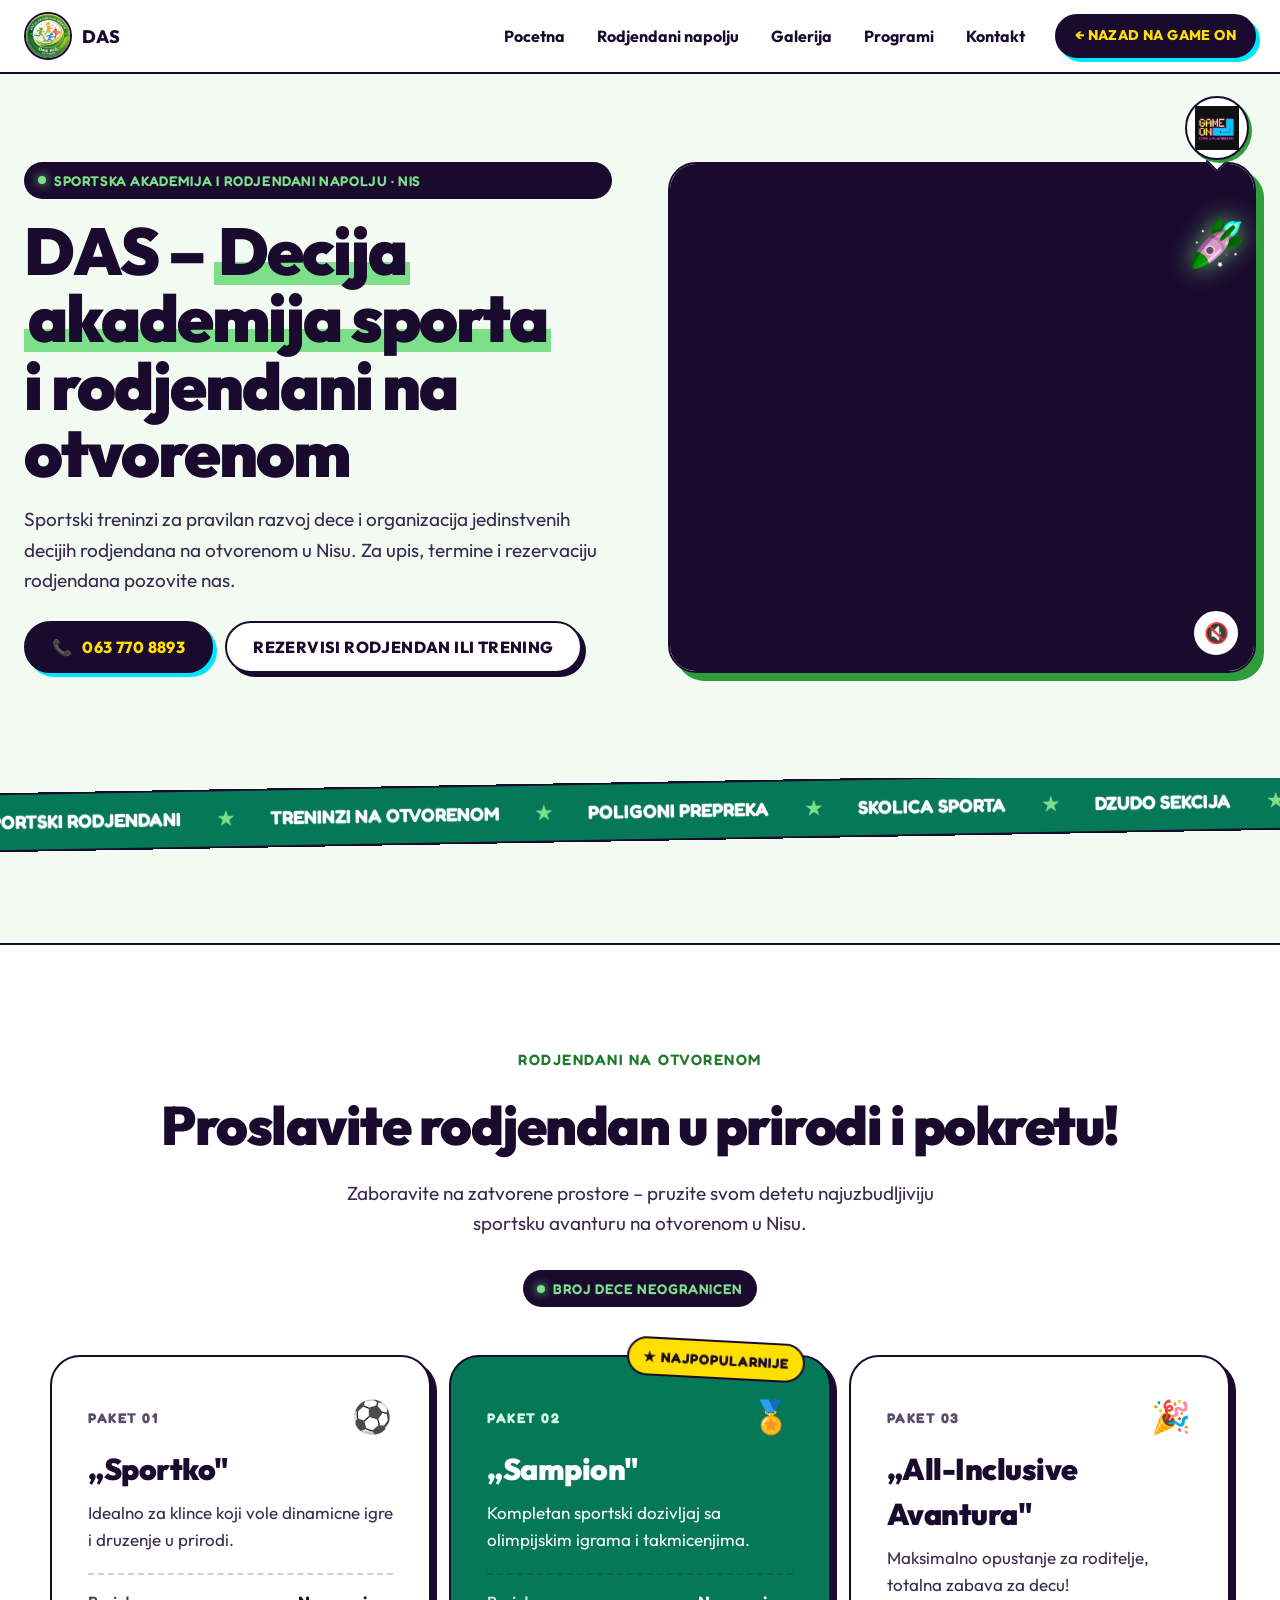
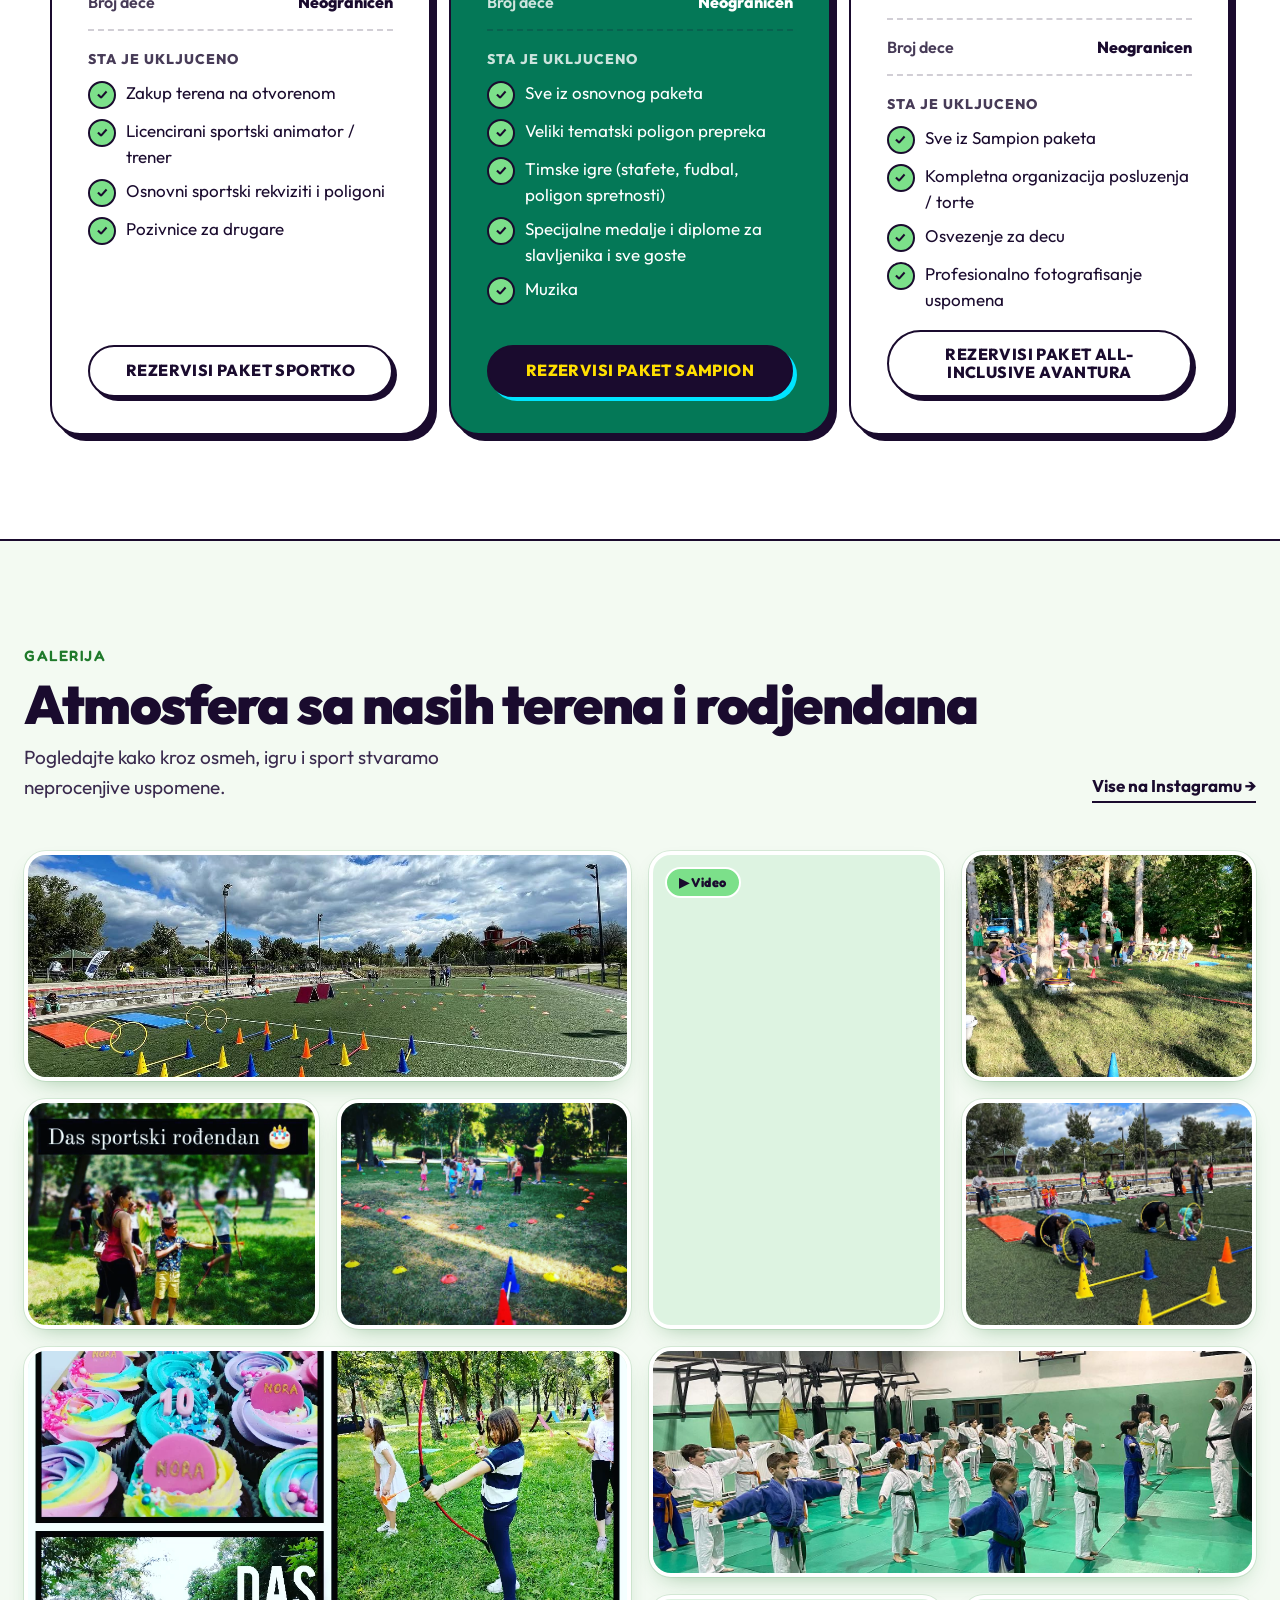
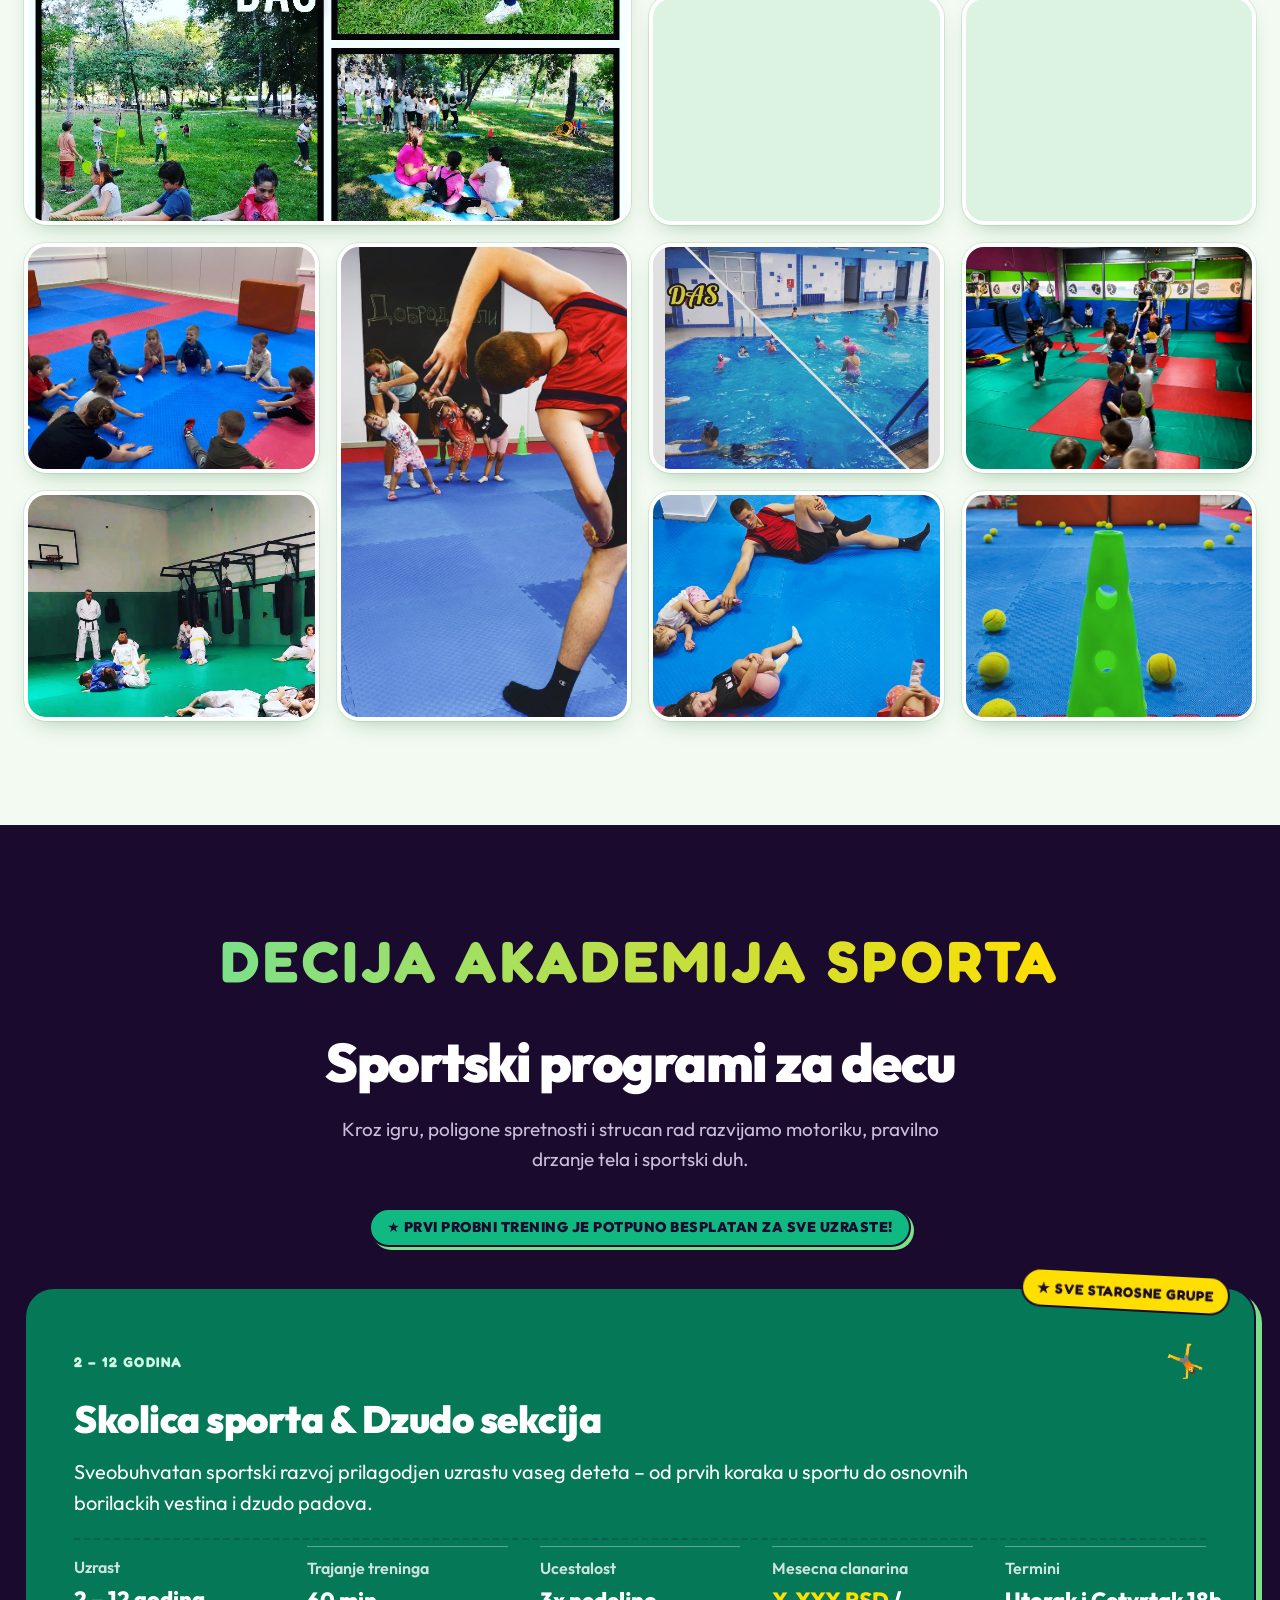
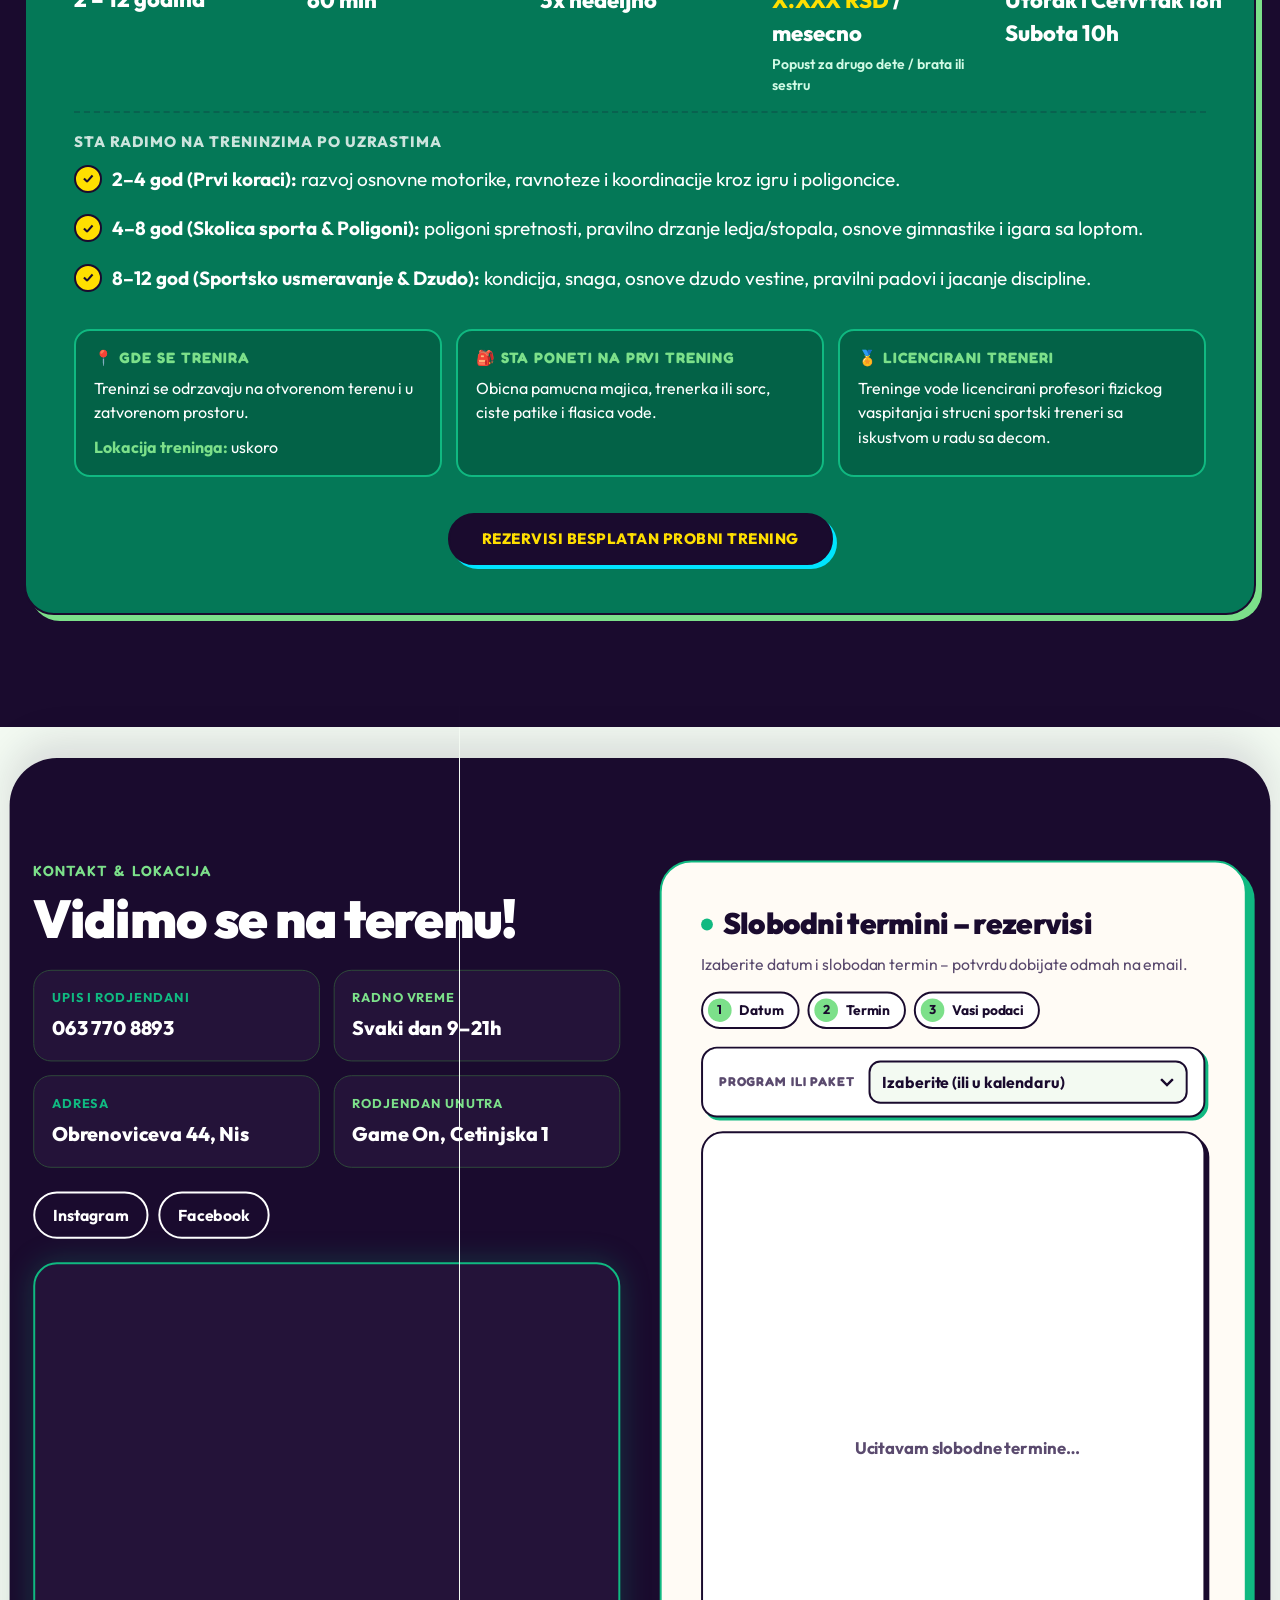
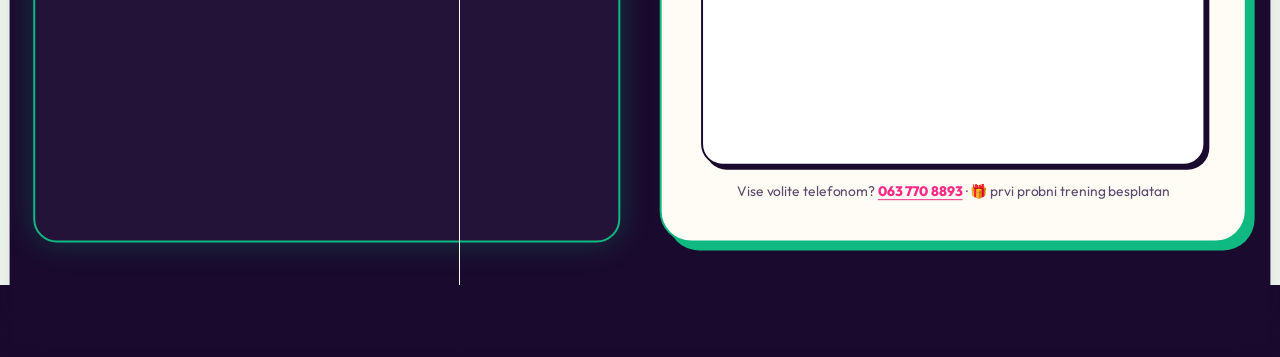
==== commit 53fdcd4e: "Add files via upload" ====
--- a/das.html
+++ b/das.html
@@ -47,6 +47,8 @@
 @media(min-width:1040px){.das-mnav{display:none!important}}
 .das-nav a,.das-back{white-space:nowrap}
 @media(max-width:719px){.gal-head{flex-direction:column;align-items:center;text-align:center}.gal-head .lead{margin-left:auto;margin-right:auto}}
+@media(max-width:719px){body>footer{padding-bottom:calc(24px + 76px)!important}}
+@media(max-width:719px){.das-live-h{flex-direction:column;align-items:flex-start!important}}
 @media(max-width:719px){.das-pill{display:none!important}
 .das-pkgs:not(.das-progs-dark) .pkg h3,.das-pkgs:not(.das-progs-dark) .pkg h3+p{text-align:center}
 .das-pkgs:not(.das-progs-dark) .pkg h3.one-line{white-space:nowrap;font-size:clamp(17px,5.4vw,24px);letter-spacing:-.5px}}
@@ -93,6 +95,26 @@
 .das-progs-dark .pkg[style]{box-shadow:6px 6px 0 #7CE08A}
 .das-progs-dark .pkg[style] .checks li::before{background:var(--yellow)}
 @media(min-width:760px){.das-progs-dark .pkg[style]{transform:translateY(-8px)}}
+#programi .pkg{padding:clamp(24px,4vw,48px);animation:progGlow 4s ease-in-out infinite}
+@keyframes progGlow{0%,100%{box-shadow:6px 6px 0 #7CE08A,0 0 0 0 rgba(124,224,138,0)}50%{box-shadow:6px 6px 0 #7CE08A,0 0 34px 4px rgba(124,224,138,.35)}}
+@media(prefers-reduced-motion:reduce){#programi .pkg{animation:none}}
+.das-kicker{background:linear-gradient(90deg,#7CE08A,#FFDF00,#10B981,#7CE08A);background-size:300% 100%;-webkit-background-clip:text;background-clip:text;color:transparent;animation:kickerFlow 5s linear infinite;filter:drop-shadow(3px 3px 0 #1A0B2E)}
+.js .das-kicker{opacity:0}
+.js .das-kicker.in{opacity:1;animation:kickerFlow 5s linear infinite,kickerPop .9s cubic-bezier(.3,1.5,.5,1) both}
+@keyframes kickerFlow{to{background-position:300% 0}}
+@keyframes kickerPop{0%{opacity:0;transform:scale(.7) translateY(20px)}100%{opacity:1;transform:none}}
+@media(prefers-reduced-motion:reduce){.das-kicker,.js .das-kicker.in{animation:none;opacity:1}}
+#programi .pkg h3{font-size:clamp(26px,3.4vw,38px)}
+#programi .pkg h3+p{font-size:clamp(17px,1.6vw,20px)!important;max-width:900px}
+#programi .facts{gap:12px 32px}
+#programi .facts>div{flex-direction:column;align-items:flex-start;justify-content:flex-start;gap:4px;text-align:left}
+#programi .facts dd{text-align:left}
+@media(max-width:719px){#programi .facts>div{align-items:center;text-align:center}#programi .facts dt,#programi .facts dd{text-align:center;width:100%}#programi .pkg h3,#programi .pkg h3+p{text-align:center;margin-left:auto;margin-right:auto}#programi .pkg-sub{text-align:center}#programi .checks li{flex-direction:column;align-items:center;text-align:center;gap:6px}#programi .checks li span{display:block}}
+#programi .facts dd{font-size:clamp(18px,1.8vw,22px)}
+#programi .checks li{font-size:clamp(16px,1.5vw,19px);line-height:1.6;margin-bottom:10px}
+#programi .pkg-sub{font-size:15px}
+#programi [data-trial]{font-size:15px;min-height:52px;width:auto;align-self:center;padding:12px 32px;margin-top:12px!important}
+@media(max-width:719px){#programi [data-trial]{width:100%;font-size:14px;padding:12px 18px}}
 .rez-pick{display:flex;flex-wrap:wrap;align-items:center;gap:8px 14px;margin:0 0 14px;padding:12px 16px;background:#fff;border:2px solid var(--ink);border-radius:16px;box-shadow:3px 3px 0 #10B981}
 .rez-pick-l{font-family:'Fredoka',sans-serif;font-weight:700;font-size:13px;letter-spacing:1px;text-transform:uppercase;color:#5A4A6E}
 .rez-sel{flex:1 1 240px;min-width:0;min-height:44px;padding:8px 36px 8px 12px;border:2px solid var(--ink);border-radius:12px;background:#F3FAF2 url("data:image/svg+xml,%3Csvg xmlns='http://www.w3.org/2000/svg' width='14' height='9' viewBox='0 0 14 9'%3E%3Cpath d='M1 1l6 6 6-6' fill='none' stroke='%231A0B2E' stroke-width='2.5'/%3E%3C/svg%3E") no-repeat right 12px center;-webkit-appearance:none;appearance:none;font:inherit;font-weight:700;font-size:16px;color:var(--ink);cursor:pointer}
@@ -257,52 +279,46 @@
   <section class="sec dark" id="programi" aria-labelledby="prog-h" style="border-top:2px solid var(--ink)">
     <div class="wrap">
       <div class="sec-head center">
-        <p style="display:inline-block;margin:0 0 14px;background:rgba(16,185,129,.15);color:#7CE08A;border:2px solid #10B981;border-radius:999px;padding:5px 14px;font-family:'Fredoka',sans-serif;font-weight:700;font-size:14px;letter-spacing:1px;text-transform:uppercase">Skolica sporta</p>
-        <h2 class="title" id="prog-h">Programi i treninzi</h2>
-        <p class="lead lead-dark">Kroz igru razvijamo motoriku, snagu i pravilno drzanje tela.</p>
-        <p style="display:inline-block;margin:16px 0 0;background:#10B981;color:var(--ink);border:2px solid var(--ink);border-radius:999px;padding:7px 16px;font-weight:900;font-size:14px;letter-spacing:.5px;text-transform:uppercase;box-shadow:3px 3px 0 #7CE08A">★ Prvi probni trening je besplatan</p>
-      </div>
-      <div class="pkgs das-pkgs das-progs-dark">
-      <article class="pkg">
-        <p class="pkg-tag">Program 01 <span aria-hidden="true">🧸</span></p>
-        <h3>Prvi sportski koraci</h3>
-        <p style="margin:8px 0 20px;font-size:17px;line-height:1.55;color:#3A2A4E">Prvi susret sa sportom kroz igru i poligoncice.</p>
-        <dl class="facts"><div><dt>Uzrast</dt><dd>2 – 4 god</dd></div><div><dt>Trening</dt><dd>60 min</dd></div></dl>
-        <p class="pkg-sub">Sta deca rade</p>
+        <p class="das-kicker" style="display:block;margin:0 0 16px;font-family:'Fredoka',sans-serif;font-weight:700;font-size:clamp(28px,5.2vw,58px);line-height:1.05;letter-spacing:clamp(1px,.4vw,4px);text-transform:uppercase">Decija akademija sporta</p>
+        <h2 class="title" id="prog-h">Sportski programi za decu</h2>
+        <p class="lead lead-dark">Kroz igru, poligone spretnosti i strucan rad razvijamo motoriku, pravilno drzanje tela i sportski duh.</p>
+        <p style="display:inline-block;margin:16px 0 0;background:#10B981;color:var(--ink);border:2px solid var(--ink);border-radius:999px;padding:7px 16px;font-weight:900;font-size:14px;letter-spacing:.5px;text-transform:uppercase;box-shadow:3px 3px 0 #7CE08A">★ Prvi probni trening je potpuno besplatan za sve uzraste!</p>
+      </div>
+      <div class="pkgs das-pkgs das-progs-dark" style="grid-template-columns:minmax(0,1fr);max-width:none">
+      <article class="pkg" style="background:#047857;color:#fff">
+        <p class="pkg-flag">★ Sve starosne grupe</p>
+        <p class="pkg-tag" style="color:#D1FAE5">2 – 12 godina <span aria-hidden="true">🤸</span></p>
+        <h3>Skolica sporta &amp; Dzudo sekcija</h3>
+        <p style="margin:8px 0 20px;font-size:17px;line-height:1.55;color:#fff">Sveobuhvatan sportski razvoj prilagodjen uzrastu vaseg deteta – od prvih koraka u sportu do osnovnih borilackih vestina i dzudo padova.</p>
+        <dl class="facts" style="display:grid;grid-template-columns:repeat(auto-fit,minmax(min(100%,190px),1fr))">
+          <div><dt>Uzrast</dt><dd>2 – 12 godina</dd></div>
+          <div><dt>Trajanje treninga</dt><dd>60 min</dd></div>
+          <div><dt>Ucestalost</dt><dd>3x nedeljno</dd></div>
+          <div><dt>Mesecna clanarina</dt><dd><span style="color:#FFDF00">X.XXX RSD</span> / mesecno<small style="display:block;margin-top:4px;font-size:14px;font-weight:600;color:#D1FAE5">Popust za drugo dete / brata ili sestru</small></dd></div>
+          <div><dt>Termini</dt><dd><span style="white-space:nowrap">Utorak i Cetvrtak 18h</span><span style="display:block">Subota 10h</span></dd></div>
+        </dl>
+        <p class="pkg-sub">Sta radimo na treninzima po uzrastima</p>
         <ul class="checks das-checks">
-          <li>Osnovna motorika</li>
-          <li>Ravnoteza i koordinacija</li>
-          <li>Razvoj psiho-motorike</li>
+          <li><span><b>2–4 god (Prvi koraci):</b> razvoj osnovne motorike, ravnoteze i koordinacije kroz igru i poligoncice.</span></li>
+          <li><span><b>4–8 god (Skolica sporta &amp; Poligoni):</b> poligoni spretnosti, pravilno drzanje ledja/stopala, osnove gimnastike i igara sa loptom.</span></li>
+          <li><span><b>8–12 god (Sportsko usmeravanje &amp; Dzudo):</b> kondicija, snaga, osnove dzudo vestine, pravilni padovi i jacanje discipline.</span></li>
         </ul>
-        <a class="btn das-btn-green" href="#kontakt" data-trial data-note="Probni trening: Prvi sportski koraci (2-4 god)" data-prog="Probni trening - Prvi sportski koraci (2-4 god)" style="margin-top:auto">Zakazi probni trening</a>
-      </article>
-      <article class="pkg" style="background:#047857;color:#fff">
-        <span class="shine" aria-hidden="true" style="position:absolute;inset:0;border-radius:inherit;pointer-events:none;z-index:0"></span>
-        <p class="pkg-flag">★ Najtrazenije</p>
-        <p class="pkg-tag" style="color:#D1FAE5">Program 02 <span aria-hidden="true">🤸</span></p>
-        <h3>Skolica sporta &amp; Poligoni</h3>
-        <p style="margin:8px 0 20px;font-size:17px;line-height:1.55;color:#fff">Poligoni i probni treninzi raznih sportova.</p>
-        <dl class="facts"><div><dt>Uzrast</dt><dd>4 – 8 god</dd></div><div><dt>Trening</dt><dd>60 min</dd></div></dl>
-        <p class="pkg-sub">Sta deca rade</p>
-        <ul class="checks das-checks">
-          <li>Poligoni spretnosti</li>
-          <li>Agilnost i pravilno drzanje</li>
-          <li>Gimnastika, atletika, lopta</li>
-        </ul>
-        <a class="btn btn-dark" href="#kontakt" data-trial data-note="Probni trening: Skolica sporta i Poligoni (4-8 god)" data-prog="Probni trening - Školica sporta &amp; Poligoni (4-8 god)" style="margin-top:auto">Zakazi probni trening</a>
-      </article>
-      <article class="pkg">
-        <p class="pkg-tag">Program 03 <span aria-hidden="true">🥋</span></p>
-        <h3>Sportsko usmeravanje &amp; Dzudo</h3>
-        <p style="margin:8px 0 20px;font-size:17px;line-height:1.55;color:#3A2A4E">Priprema za ozbiljniji sport i disciplinu.</p>
-        <dl class="facts"><div><dt>Uzrast</dt><dd>8 – 12 god</dd></div><div><dt>Trening</dt><dd>60 min</dd></div></dl>
-        <p class="pkg-sub">Sta deca rade</p>
-        <ul class="checks das-checks">
-          <li>Kondicija i snaga</li>
-          <li>Agilnost</li>
-          <li>Dzudo – disciplina i pravilni padovi</li>
-        </ul>
-        <a class="btn das-btn-green" href="#kontakt" data-trial data-note="Probni trening: Sportsko usmeravanje i Dzudo (8-12 god)" data-prog="Probni trening - Sportsko usmeravanje &amp; Džudo (8-12 god)" style="margin-top:auto">Zakazi probni trening</a>
+        <div style="display:grid;grid-template-columns:repeat(auto-fit,minmax(min(100%,240px),1fr));gap:14px;margin:8px 0 24px">
+          <div style="background:rgba(0,0,0,.18);border:2px solid #10B981;border-radius:16px;padding:16px 18px">
+            <p style="margin:0 0 6px;font-family:'Fredoka',sans-serif;font-weight:700;font-size:15px;letter-spacing:1px;text-transform:uppercase;color:#7CE08A">📍 Gde se trenira</p>
+            <p style="margin:0;font-size:16px;line-height:1.55;color:#fff">Treninzi se odrzavaju na otvorenom terenu i u zatvorenom prostoru.</p>
+            <p style="margin:10px 0 0;font-size:16px;line-height:1.5;color:#fff"><b style="color:#7CE08A">Lokacija treninga:</b> <span id="dasLokacija">uskoro</span></p>
+          </div>
+          <div style="background:rgba(0,0,0,.18);border:2px solid #10B981;border-radius:16px;padding:16px 18px">
+            <p style="margin:0 0 6px;font-family:'Fredoka',sans-serif;font-weight:700;font-size:15px;letter-spacing:1px;text-transform:uppercase;color:#7CE08A">🎒 Sta poneti na prvi trening</p>
+            <p style="margin:0;font-size:16px;line-height:1.55;color:#fff">Obicna pamucna majica, trenerka ili sorc, ciste patike i flasica vode.</p>
+          </div>
+          <div style="background:rgba(0,0,0,.18);border:2px solid #10B981;border-radius:16px;padding:16px 18px">
+            <p style="margin:0 0 6px;font-family:'Fredoka',sans-serif;font-weight:700;font-size:15px;letter-spacing:1px;text-transform:uppercase;color:#7CE08A">🏅 Licencirani treneri</p>
+            <p style="margin:0;font-size:16px;line-height:1.55;color:#fff">Treninge vode licencirani profesori fizickog vaspitanja i strucni sportski treneri sa iskustvom u radu sa decom.</p>
+          </div>
+        </div>
+        <a class="btn btn-dark" href="#kontakt" data-trial data-note="Probni trening: Skolica sporta (svi uzrasti)" data-prog="Probni trening - Školica sporta (Svi uzrasti)" style="margin-top:auto">Rezervisi besplatan probni trening</a>
       </article>
       </div>
     </div>
@@ -323,14 +339,14 @@
         </address>
         <div class="socials">
           <a class="soc das-soc" href="https://www.instagram.com/decja_akademija_sporta_nis/" target="_blank" rel="noopener">Instagram</a>
-          <a class="soc das-soc" href="https://www.facebook.com/decijaakademija.sporta/" target="_blank" rel="noopener">Facebook</a>
+          <a class="soc das-soc" href="https://www.facebook.com/decijaakademija.sporta/?locale=sr_RS" target="_blank" rel="noopener">Facebook</a>
         </div>
         <div class="map das-map">
           <iframe title="Mapa – DAS, Obrenoviceva 44, Nis" src="https://maps.google.com/maps?q=Obrenovi%C4%87eva%2044%2C%20Ni%C5%A1%2C%20Serbia&amp;z=16&amp;output=embed" loading="lazy" referrerpolicy="no-referrer-when-downgrade"></iframe>
         </div>
       </div>
       <div class="form-card rez-card das-form" id="rezervacija">
-        <h3 class="form-h" style="display:flex;align-items:center;gap:10px"><span class="das-live" aria-hidden="true"></span>Slobodni termini – rezervisi</h3>
+        <h3 class="form-h das-live-h" style="display:flex;align-items:center;gap:10px"><span class="das-live" aria-hidden="true"></span>Slobodni termini – rezervisi</h3>
         <p class="form-sub">Izaberite datum i slobodan termin – potvrdu dobijate odmah na email.</p>
         <ol class="rez-steps" aria-label="Koraci">
           <li><b>1</b>Datum</li><li><b>2</b>Termin</li><li><b>3</b>Vasi podaci</li>
@@ -339,9 +355,7 @@
           <label class="rez-pick-l" for="rezSel">Program ili paket</label>
           <select id="rezSel" class="rez-sel">
             <option value="">Izaberite (ili u kalendaru)</option>
-            <option value="Probni trening - Prvi sportski koraci (2-4 god)">Probni trening - Prvi sportski koraci (2-4 god)</option>
-            <option value="Probni trening - Školica sporta &amp; Poligoni (4-8 god)">Probni trening - Skolica sporta &amp; Poligoni (4-8 god)</option>
-            <option value="Probni trening - Sportsko usmeravanje &amp; Džudo (8-12 god)">Probni trening - Sportsko usmeravanje &amp; Dzudo (8-12 god)</option>
+            <option value="Probni trening - Školica sporta (Svi uzrasti)">Probni trening - Skolica sporta (svi uzrasti)</option>
             <option value="Rođendan u prirodi - Paket 1 (Osnovni)">Rodjendan u prirodi - Paket 1 (Osnovni)</option>
             <option value="Rođendan u prirodi - Paket 2 (Srednji)">Rodjendan u prirodi - Paket 2 (Srednji)</option>
             <option value="Rođendan u prirodi - Paket 3 (PREMIUM)">Rodjendan u prirodi - Paket 3 (PREMIUM)</option>
@@ -369,6 +383,15 @@
     <a href="index.html" style="color:#7CE08A;font-weight:700;text-decoration:none">← Nazad na Game On – Decija igraonica</a>
   </div>
 </footer>
+<div class="mbar" id="dasMbar">
+  <a class="btn btn-light" href="tel:+381637708893">Pozovi</a>
+  <a class="btn" href="#rezervacija" style="background:#2E9E3A;color:#fff;border:2px solid var(--ink)">Rezervisi</a>
+</div>
+<script>
+(function(){var m=document.getElementById('dasMbar'),h=document.getElementById('pocetna'),r=document.getElementById('rezervacija');if(!m||!h)return;var t=false;
+function u(){t=false;var past=h.getBoundingClientRect().bottom<80;var inR=r&&r.getBoundingClientRect().top<innerHeight*.75&&r.getBoundingClientRect().bottom>0;m.classList.toggle('show',past&&!inR);}
+addEventListener('scroll',function(){if(!t){t=true;requestAnimationFrame(u);}},{passive:true});u();})();
+</script>
 <script>
 (function () {
   var v = document.getElementById('dasVideo'), btn = document.getElementById('vidSound');
@@ -474,21 +497,24 @@
       el.classList.add('ready'); mo.disconnect();
     });
     mo.observe(el, { childList: true, subtree: true });
-    var CAL_USER = "vlada-2iou1r", CAL_EVENT = "das";
+    // Podrazumevano: besplatan probni trening. Stari link "das" (kapara) samo za rodjendanske pakete.
+    var CAL_USER = "vlada-2iou1r", CAL_TRIAL = "probni-trening-das", CAL_BDAY = "das";
+    function ev() { return (window.GO_CAL_PROG || "").indexOf("Ro") === 0 ? CAL_BDAY : CAL_TRIAL; }
     var cfg = { "layout": "month_view", "useSlotsViewOnSmallScreen": "true", "theme": "light", "timeFormat": "24" };
     function mount(first) {
       if (mount.done) return; mount.done = true;
       if (first) { cfg.month = first.slice(0, 7); cfg.date = first; }
       if (window.GO_CAL_NOTES) cfg.notes = window.GO_CAL_NOTES;
       if (window.GO_CAL_PROG) cfg.Program = window.GO_CAL_PROG;
-      Cal("inline", { elementOrSelector: "#my-cal-inline", calLink: CAL_USER + "/" + CAL_EVENT, config: cfg });
+      Cal("inline", { elementOrSelector: "#my-cal-inline", calLink: CAL_USER + "/" + ev(), config: cfg });
     }
     window.goCalPrefill = function (notes) {
       if (!mount.done) return;
       cfg.notes = notes;
+      delete cfg.month; delete cfg.date;
       if (window.GO_CAL_PROG) cfg.Program = window.GO_CAL_PROG; else delete cfg.Program;
       el.innerHTML = '<div id="my-cal-inline-' + Date.now() + '"></div>';
-      Cal("inline", { elementOrSelector: '#' + el.firstChild.id, calLink: CAL_USER + "/" + CAL_EVENT, config: cfg });
+      Cal("inline", { elementOrSelector: '#' + el.firstChild.id, calLink: CAL_USER + "/" + ev(), config: cfg });
     };
     // Uvek pronadji prvi dan sa slobodnim terminom (uzivo iz Cal.com-a, pri svakom otvaranju sajta).
     // Pretrazuje do 12 meseci unapred u blokovima od 4 meseca; ako Cal.com ne odgovori, kalendar se otvara normalno.
@@ -497,7 +523,7 @@
     function search(i) {
       if (i >= 3) { mount(); return; }
       var s = new Date(now + i * 120 * DAY), e = new Date(now + (i + 1) * 120 * DAY);
-      fetch("https://api.cal.com/v2/slots?eventTypeSlug=" + CAL_EVENT + "&username=" + CAL_USER + "&start=" + f(s) + "&end=" + f(e) + "&timeZone=Europe/Belgrade", { headers: { "cal-api-version": "2024-09-04" }, cache: "no-store" })
+      fetch("https://api.cal.com/v2/slots?eventTypeSlug=" + ev() + "&username=" + CAL_USER + "&start=" + f(s) + "&end=" + f(e) + "&timeZone=Europe/Belgrade", { headers: { "cal-api-version": "2024-09-04" }, cache: "no-store" })
         .then(function (r) { return r.ok ? r.json() : null; })
         .then(function (j) {
           if (!j) { mount(); return; }
@@ -566,5 +592,6 @@
   });
 })();
 </script>
+<script>(function(){var k=document.querySelector('.das-kicker');if(!k)return;document.documentElement.classList.add('js');if(!('IntersectionObserver' in window)){k.classList.add('in');return;}var o=new IntersectionObserver(function(e){if(e[0].isIntersecting){k.classList.add('in');o.disconnect();}},{threshold:.4});o.observe(k);})();</script>
 </body>
 </html>
--- a/styles.css
+++ b/styles.css
@@ -148,6 +148,14 @@
   .hero-cta,.trust{justify-content:center}
   .hero-cta .btn{flex:1 1 100%}
   .levelup{width:64px;height:64px;font-size:11px;top:-14px;right:-4px}
+  .slider{box-shadow:5px 5px 0 var(--ink)}
+  .slider-bar{padding:14px 16px;align-items:center}
+  .slider-bar>div:first-child{min-width:0;flex:1}
+  .slider-label{font-size:17px;line-height:1.25;text-wrap:balance}
+  .slider-btns{flex:none}
+  .hero-visual .slider{transform:none!important}
+  .k-br{display:block;height:0;overflow:hidden}
+  .dots{margin-top:22px;margin-bottom:8px;flex-wrap:wrap}
 }
 
 /* marquee */
@@ -242,6 +250,8 @@
 @media(max-width:719px){
   .calc{text-align:center}
   .seg legend{text-align:center}
+  .seg{flex-direction:column;flex-wrap:nowrap}
+  .seg label{flex:0 0 auto;width:100%}
   .stepper{flex-wrap:nowrap;justify-content:center;gap:8px}
   .stepper-l{margin-right:6px;white-space:nowrap}
   .stepper input{width:64px}
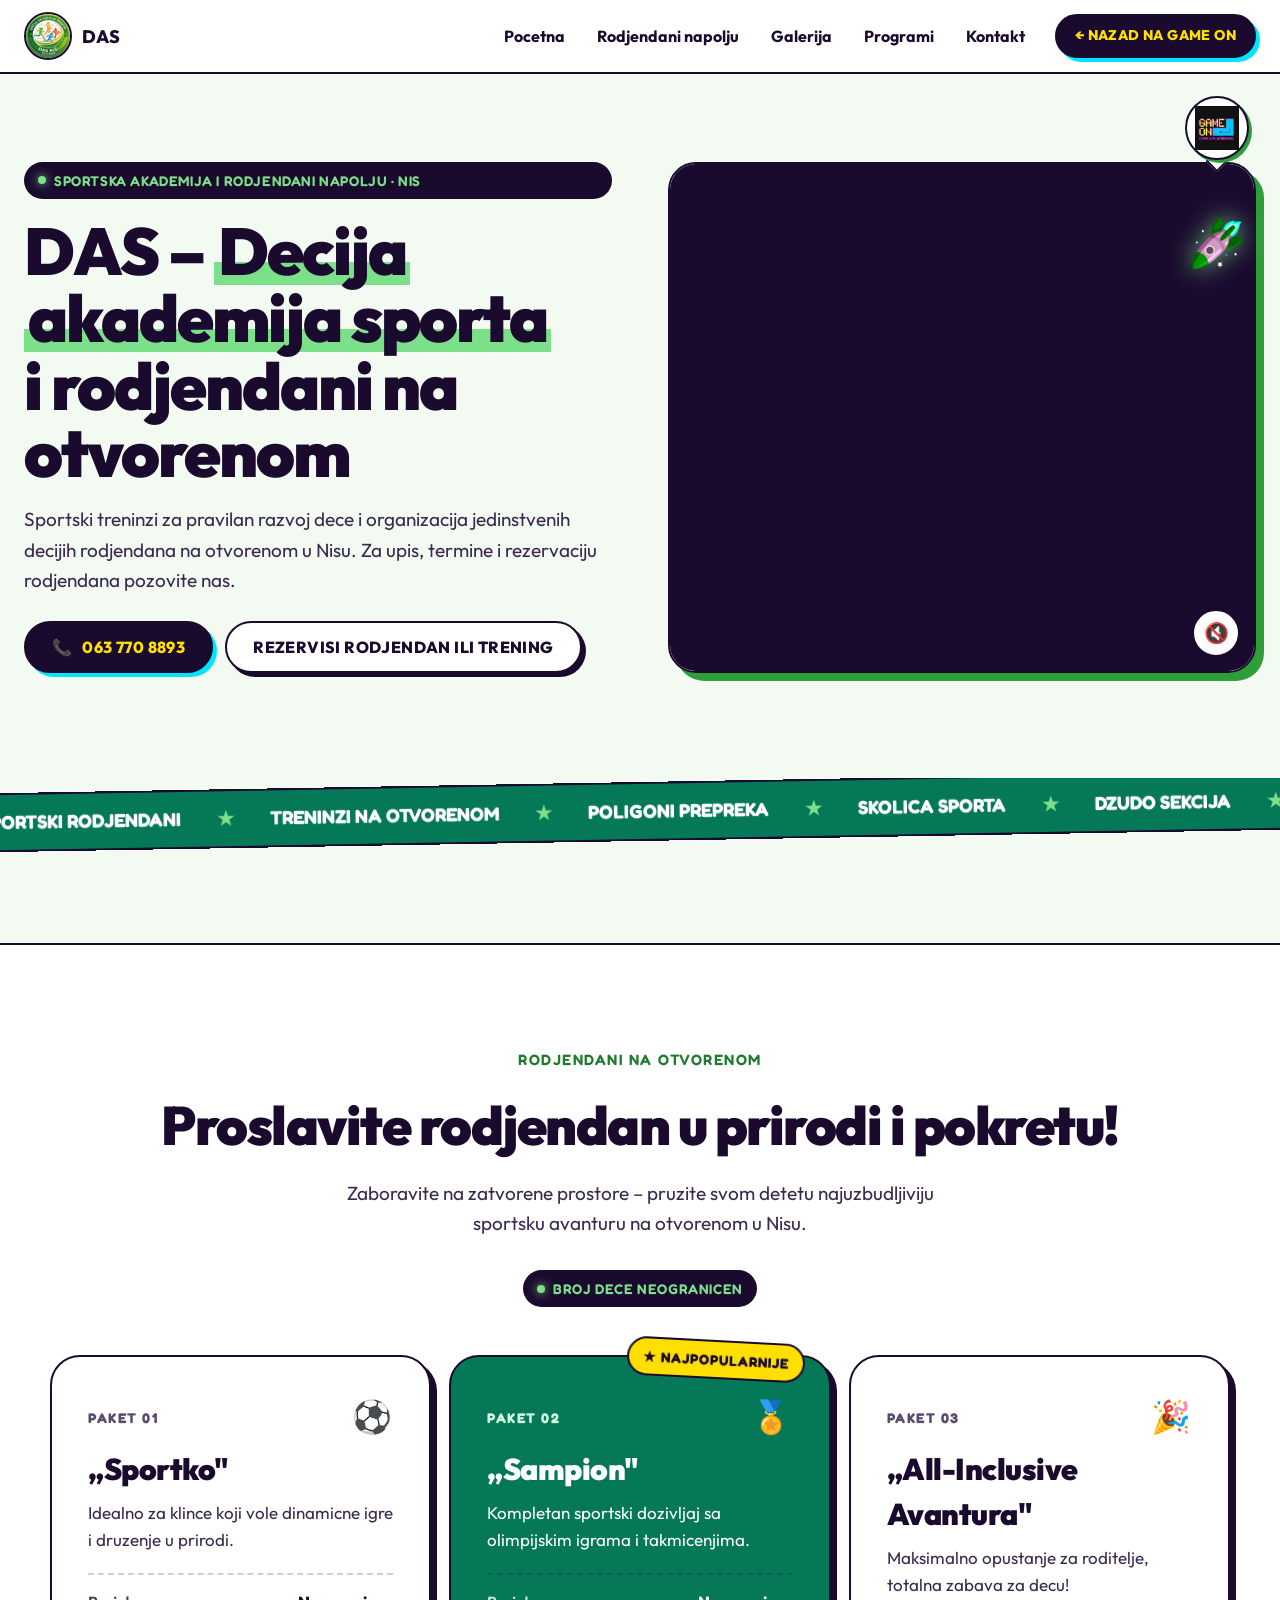
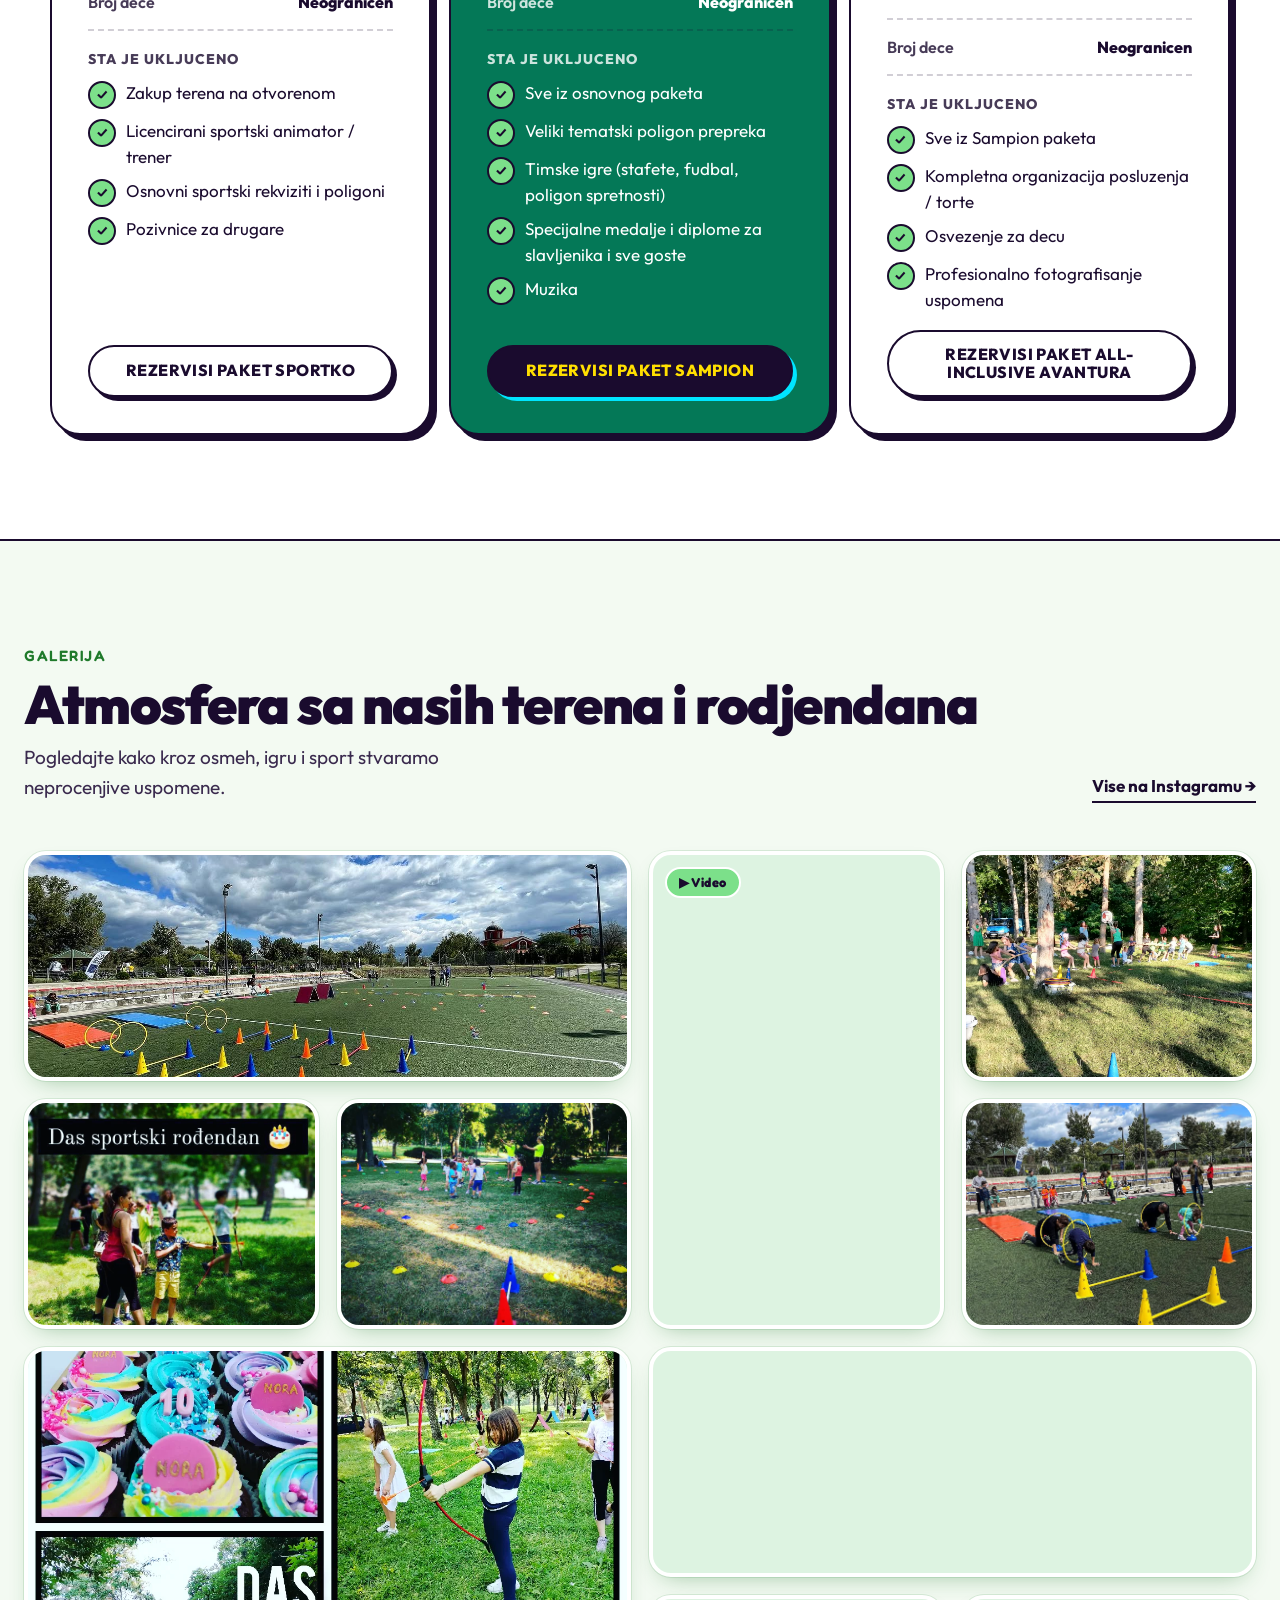
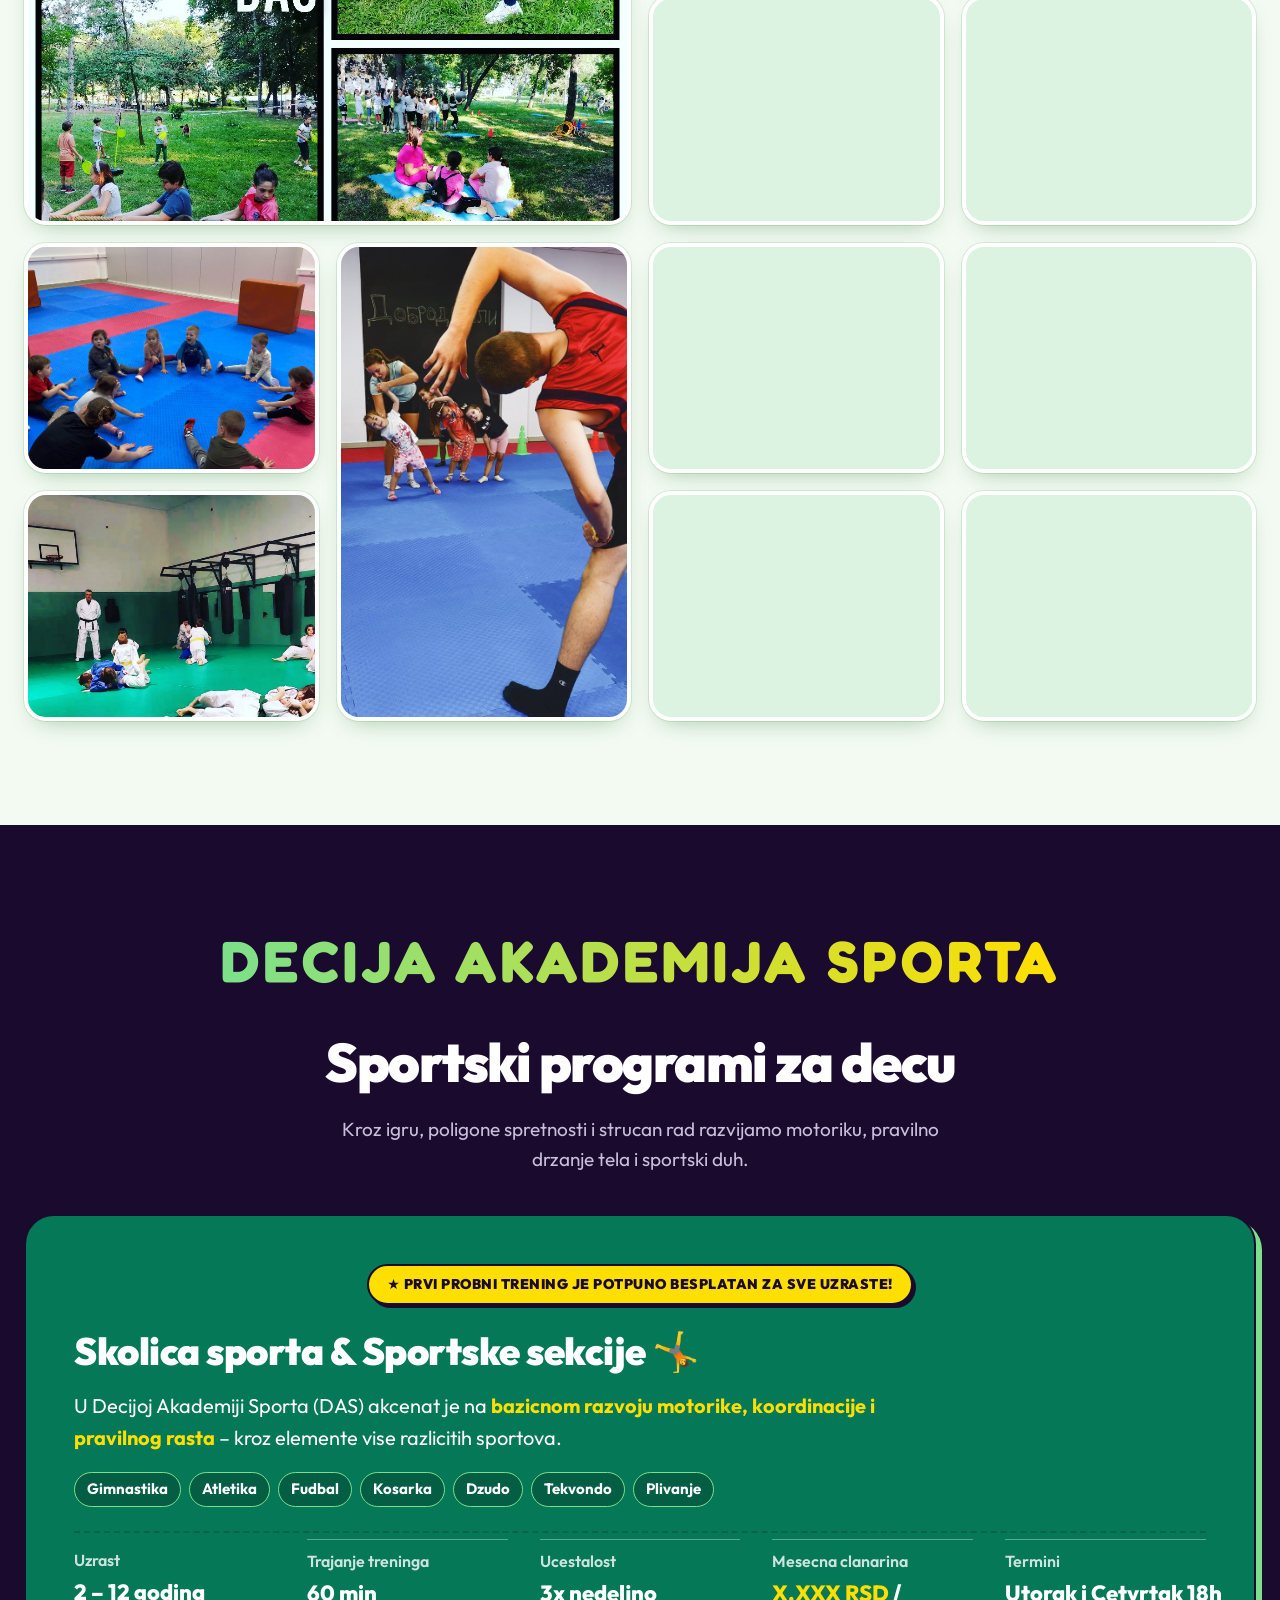
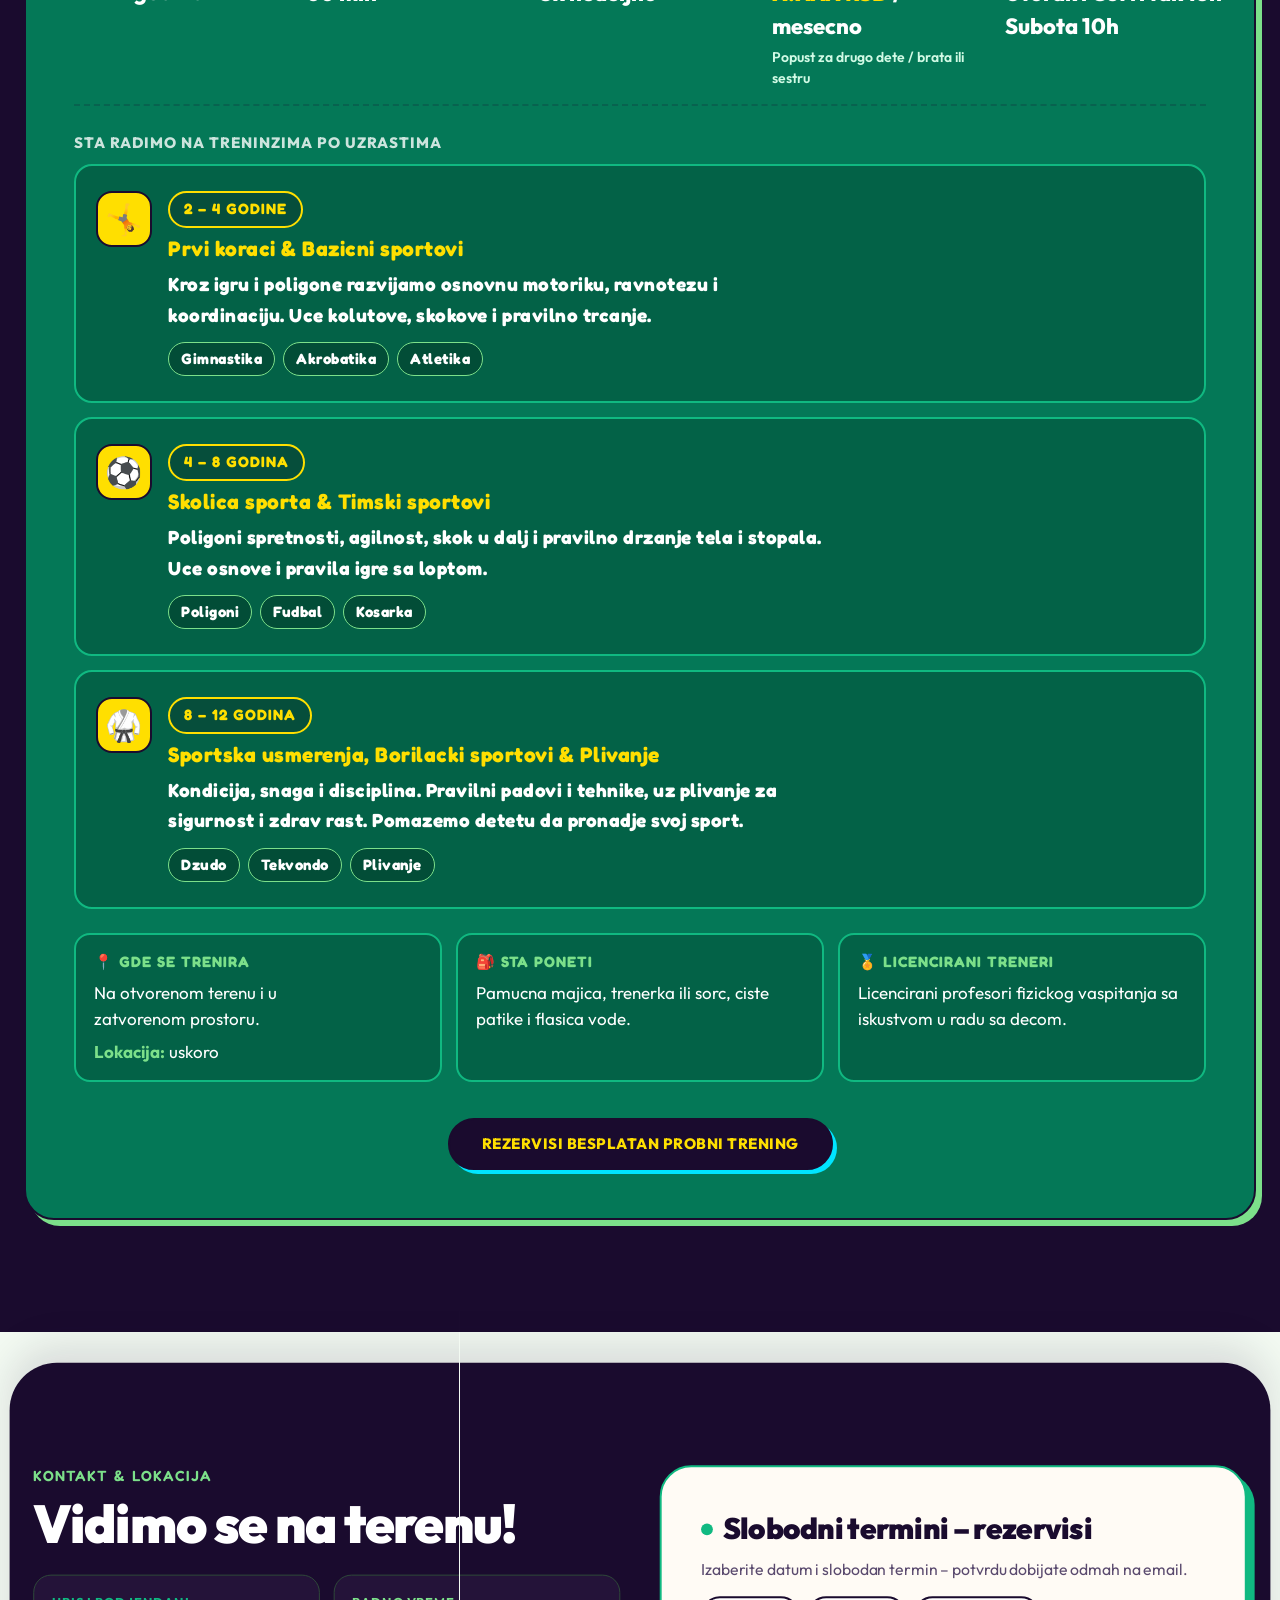
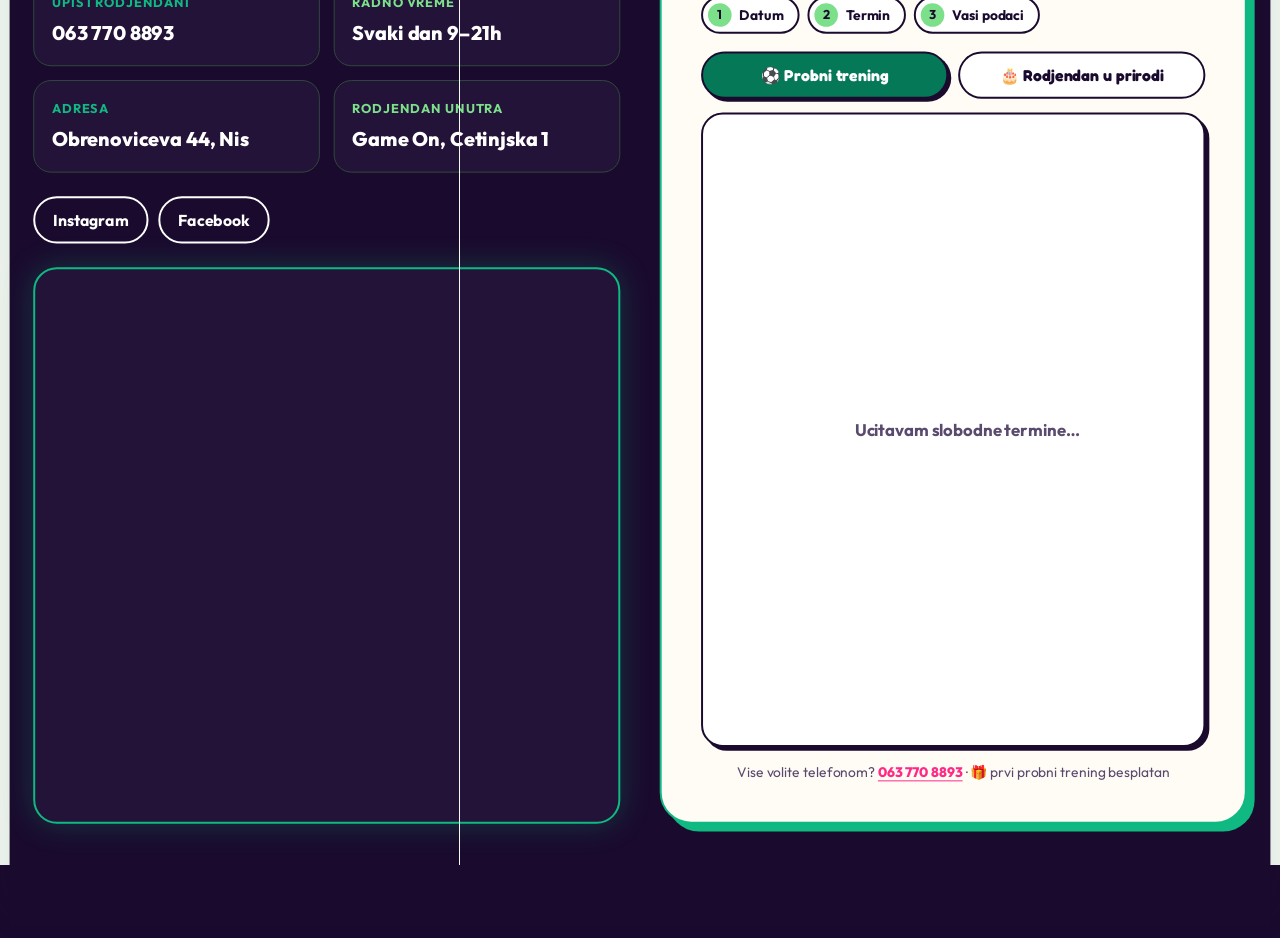
==== commit b99e906d: "Add files via upload" ====
--- a/das.html
+++ b/das.html
@@ -102,6 +102,10 @@
 .js .das-kicker{opacity:0}
 .js .das-kicker.in{opacity:1;animation:kickerFlow 5s linear infinite,kickerPop .9s cubic-bezier(.3,1.5,.5,1) both}
 @keyframes kickerFlow{to{background-position:300% 0}}
+.das-gym{display:inline-block;transform-origin:50% 80%}
+#programi.in-view .das-gym{animation:dasGym 2.4s ease-in-out infinite}
+@keyframes dasGym{0%{transform:translateY(0) rotate(0)}12%{transform:translateY(-10px) rotate(-8deg)}24%{transform:translateY(0) rotate(0) scaleY(.88)}36%{transform:translateY(-12px) rotate(8deg)}48%{transform:translateY(0) scaleY(.9)}62%{transform:translateY(-4px) rotate(180deg)}76%{transform:translateY(-14px) rotate(360deg)}88%{transform:translateY(0) rotate(360deg) scaleY(.9)}100%{transform:translateY(0) rotate(360deg)}}
+@media(prefers-reduced-motion:reduce){#programi.in-view .das-gym{animation:none}}
 @keyframes kickerPop{0%{opacity:0;transform:scale(.7) translateY(20px)}100%{opacity:1;transform:none}}
 @media(prefers-reduced-motion:reduce){.das-kicker,.js .das-kicker.in{animation:none;opacity:1}}
 #programi .pkg h3{font-size:clamp(26px,3.4vw,38px)}
@@ -282,14 +286,13 @@
         <p class="das-kicker" style="display:block;margin:0 0 16px;font-family:'Fredoka',sans-serif;font-weight:700;font-size:clamp(28px,5.2vw,58px);line-height:1.05;letter-spacing:clamp(1px,.4vw,4px);text-transform:uppercase">Decija akademija sporta</p>
         <h2 class="title" id="prog-h">Sportski programi za decu</h2>
         <p class="lead lead-dark">Kroz igru, poligone spretnosti i strucan rad razvijamo motoriku, pravilno drzanje tela i sportski duh.</p>
-        <p style="display:inline-block;margin:16px 0 0;background:#10B981;color:var(--ink);border:2px solid var(--ink);border-radius:999px;padding:7px 16px;font-weight:900;font-size:14px;letter-spacing:.5px;text-transform:uppercase;box-shadow:3px 3px 0 #7CE08A">★ Prvi probni trening je potpuno besplatan za sve uzraste!</p>
       </div>
       <div class="pkgs das-pkgs das-progs-dark" style="grid-template-columns:minmax(0,1fr);max-width:none">
       <article class="pkg" style="background:#047857;color:#fff">
-        <p class="pkg-flag">★ Sve starosne grupe</p>
-        <p class="pkg-tag" style="color:#D1FAE5">2 – 12 godina <span aria-hidden="true">🤸</span></p>
-        <h3>Skolica sporta &amp; Dzudo sekcija</h3>
-        <p style="margin:8px 0 20px;font-size:17px;line-height:1.55;color:#fff">Sveobuhvatan sportski razvoj prilagodjen uzrastu vaseg deteta – od prvih koraka u sportu do osnovnih borilackih vestina i dzudo padova.</p>
+        <p style="align-self:center;margin:0 0 18px;background:#FFDF00;color:#1A0B2E;border:2px solid #1A0B2E;border-radius:999px;padding:8px 18px;font-weight:900;font-size:14px;letter-spacing:.5px;text-transform:uppercase;text-align:center;box-shadow:3px 3px 0 #1A0B2E;text-wrap:balance">★ Prvi probni trening je potpuno besplatan za sve uzraste!</p>
+        <h3 class="das-h" style="margin:0">Skolica sporta &amp; Sportske sekcije <span aria-hidden="true" class="das-gym">🤸</span></h3>
+        <p class="das-intro" style="margin:10px 0 18px;font-size:18px;line-height:1.6;color:#fff;max-width:62ch;text-wrap:pretty">U Decijoj Akademiji Sporta (DAS) akcenat je na <b style="color:#FFDF00">bazicnom razvoju motorike, koordinacije i pravilnog rasta</b> – kroz elemente vise razlicitih sportova.</p>
+        <ul class="das-disc" aria-label="Discipline" style="list-style:none;margin:0 0 24px;padding:0;display:flex;flex-wrap:wrap;gap:8px"><li style="background:rgba(0,0,0,.22);border:1.5px solid #7CE08A;border-radius:999px;padding:5px 12px;font-size:15px;font-weight:700;color:#fff">Gimnastika</li><li style="background:rgba(0,0,0,.22);border:1.5px solid #7CE08A;border-radius:999px;padding:5px 12px;font-size:15px;font-weight:700;color:#fff">Atletika</li><li style="background:rgba(0,0,0,.22);border:1.5px solid #7CE08A;border-radius:999px;padding:5px 12px;font-size:15px;font-weight:700;color:#fff">Fudbal</li><li style="background:rgba(0,0,0,.22);border:1.5px solid #7CE08A;border-radius:999px;padding:5px 12px;font-size:15px;font-weight:700;color:#fff">Kosarka</li><li style="background:rgba(0,0,0,.22);border:1.5px solid #7CE08A;border-radius:999px;padding:5px 12px;font-size:15px;font-weight:700;color:#fff">Dzudo</li><li style="background:rgba(0,0,0,.22);border:1.5px solid #7CE08A;border-radius:999px;padding:5px 12px;font-size:15px;font-weight:700;color:#fff">Tekvondo</li><li style="background:rgba(0,0,0,.22);border:1.5px solid #7CE08A;border-radius:999px;padding:5px 12px;font-size:15px;font-weight:700;color:#fff">Plivanje</li></ul>
         <dl class="facts" style="display:grid;grid-template-columns:repeat(auto-fit,minmax(min(100%,190px),1fr))">
           <div><dt>Uzrast</dt><dd>2 – 12 godina</dd></div>
           <div><dt>Trajanje treninga</dt><dd>60 min</dd></div>
@@ -297,25 +300,49 @@
           <div><dt>Mesecna clanarina</dt><dd><span style="color:#FFDF00">X.XXX RSD</span> / mesecno<small style="display:block;margin-top:4px;font-size:14px;font-weight:600;color:#D1FAE5">Popust za drugo dete / brata ili sestru</small></dd></div>
           <div><dt>Termini</dt><dd><span style="white-space:nowrap">Utorak i Cetvrtak 18h</span><span style="display:block">Subota 10h</span></dd></div>
         </dl>
-        <p class="pkg-sub">Sta radimo na treninzima po uzrastima</p>
-        <ul class="checks das-checks">
-          <li><span><b>2–4 god (Prvi koraci):</b> razvoj osnovne motorike, ravnoteze i koordinacije kroz igru i poligoncice.</span></li>
-          <li><span><b>4–8 god (Skolica sporta &amp; Poligoni):</b> poligoni spretnosti, pravilno drzanje ledja/stopala, osnove gimnastike i igara sa loptom.</span></li>
-          <li><span><b>8–12 god (Sportsko usmeravanje &amp; Dzudo):</b> kondicija, snaga, osnove dzudo vestine, pravilni padovi i jacanje discipline.</span></li>
+        <p class="pkg-sub" style="margin-top:8px">Sta radimo na treninzima po uzrastima</p>
+        <ul class="das-ages" style="list-style:none;margin:0 0 24px;padding:0;display:grid;gap:14px">
+          <li class="das-age" style="display:grid;grid-template-columns:auto minmax(0,1fr);gap:16px;align-items:start;background:rgba(0,0,0,.18);border:2px solid #10B981;border-radius:18px;padding:25px 20px">
+            <span aria-hidden="true" style="width:56px;height:56px;display:grid;place-items:center;background:#FFDF00;border:2px solid #1A0B2E;border-radius:16px;font-size:30px;line-height:1">🤸</span>
+            <div style="display:grid;gap:8px">
+              <p class="das-age-pill" style="justify-self:start;margin:0;background:#064E3B;border:2px solid #FFDF00;border-radius:999px;padding:5px 14px;font-family:'Fredoka',sans-serif;font-weight:700;font-size:15px;letter-spacing:1px;text-transform:uppercase;color:#FFDF00">2 – 4 godine</p>
+              <p style="margin:0;font-family:'Fredoka',sans-serif;font-weight:700;font-size:21px;line-height:1.2;color:#FFDF00;text-wrap:balance">Prvi koraci &amp; Bazicni sportovi</p>
+              <p style="margin:0;font-size:19px;line-height:1.6;color:#FFFFFF;opacity:1;max-width:60ch;text-wrap:pretty">Kroz igru i poligone razvijamo osnovnu motoriku, ravnotezu i koordinaciju. Uce kolutove, skokove i pravilno trcanje.</p>
+              <ul class="das-sports" style="list-style:none;margin:4px 0 0;padding:0;display:flex;flex-wrap:wrap;gap:8px"><li style="background:rgba(0,0,0,.22);border:1.5px solid #7CE08A;border-radius:999px;padding:5px 12px;font-size:15px;font-weight:700;color:#fff">Gimnastika</li><li style="background:rgba(0,0,0,.22);border:1.5px solid #7CE08A;border-radius:999px;padding:5px 12px;font-size:15px;font-weight:700;color:#fff">Akrobatika</li><li style="background:rgba(0,0,0,.22);border:1.5px solid #7CE08A;border-radius:999px;padding:5px 12px;font-size:15px;font-weight:700;color:#fff">Atletika</li></ul>
+            </div>
+          </li>
+          <li class="das-age" style="display:grid;grid-template-columns:auto minmax(0,1fr);gap:16px;align-items:start;background:rgba(0,0,0,.18);border:2px solid #10B981;border-radius:18px;padding:25px 20px">
+            <span aria-hidden="true" style="width:56px;height:56px;display:grid;place-items:center;background:#FFDF00;border:2px solid #1A0B2E;border-radius:16px;font-size:30px;line-height:1">⚽</span>
+            <div style="display:grid;gap:8px">
+              <p class="das-age-pill" style="justify-self:start;margin:0;background:#064E3B;border:2px solid #FFDF00;border-radius:999px;padding:5px 14px;font-family:'Fredoka',sans-serif;font-weight:700;font-size:15px;letter-spacing:1px;text-transform:uppercase;color:#FFDF00">4 – 8 godina</p>
+              <p style="margin:0;font-family:'Fredoka',sans-serif;font-weight:700;font-size:21px;line-height:1.2;color:#FFDF00;text-wrap:balance">Skolica sporta &amp; Timski sportovi</p>
+              <p style="margin:0;font-size:19px;line-height:1.6;color:#FFFFFF;opacity:1;max-width:60ch;text-wrap:pretty">Poligoni spretnosti, agilnost, skok u dalj i pravilno drzanje tela i stopala. Uce osnove i pravila igre sa loptom.</p>
+              <ul class="das-sports" style="list-style:none;margin:4px 0 0;padding:0;display:flex;flex-wrap:wrap;gap:8px"><li style="background:rgba(0,0,0,.22);border:1.5px solid #7CE08A;border-radius:999px;padding:5px 12px;font-size:15px;font-weight:700;color:#fff">Poligoni</li><li style="background:rgba(0,0,0,.22);border:1.5px solid #7CE08A;border-radius:999px;padding:5px 12px;font-size:15px;font-weight:700;color:#fff">Fudbal</li><li style="background:rgba(0,0,0,.22);border:1.5px solid #7CE08A;border-radius:999px;padding:5px 12px;font-size:15px;font-weight:700;color:#fff">Kosarka</li></ul>
+            </div>
+          </li>
+          <li class="das-age" style="display:grid;grid-template-columns:auto minmax(0,1fr);gap:16px;align-items:start;background:rgba(0,0,0,.18);border:2px solid #10B981;border-radius:18px;padding:25px 20px">
+            <span aria-hidden="true" style="width:56px;height:56px;display:grid;place-items:center;background:#FFDF00;border:2px solid #1A0B2E;border-radius:16px;font-size:30px;line-height:1">🥋</span>
+            <div style="display:grid;gap:8px">
+              <p class="das-age-pill" style="justify-self:start;margin:0;background:#064E3B;border:2px solid #FFDF00;border-radius:999px;padding:5px 14px;font-family:'Fredoka',sans-serif;font-weight:700;font-size:15px;letter-spacing:1px;text-transform:uppercase;color:#FFDF00">8 – 12 godina</p>
+              <p style="margin:0;font-family:'Fredoka',sans-serif;font-weight:700;font-size:21px;line-height:1.2;color:#FFDF00;text-wrap:balance">Sportska usmerenja, Borilacki sportovi &amp; Plivanje</p>
+              <p style="margin:0;font-size:19px;line-height:1.6;color:#FFFFFF;opacity:1;max-width:60ch;text-wrap:pretty">Kondicija, snaga i disciplina. Pravilni padovi i tehnike, uz plivanje za sigurnost i zdrav rast. Pomazemo detetu da pronadje svoj sport.</p>
+              <ul class="das-sports" style="list-style:none;margin:4px 0 0;padding:0;display:flex;flex-wrap:wrap;gap:8px"><li style="background:rgba(0,0,0,.22);border:1.5px solid #7CE08A;border-radius:999px;padding:5px 12px;font-size:15px;font-weight:700;color:#fff">Dzudo</li><li style="background:rgba(0,0,0,.22);border:1.5px solid #7CE08A;border-radius:999px;padding:5px 12px;font-size:15px;font-weight:700;color:#fff">Tekvondo</li><li style="background:rgba(0,0,0,.22);border:1.5px solid #7CE08A;border-radius:999px;padding:5px 12px;font-size:15px;font-weight:700;color:#fff">Plivanje</li></ul>
+            </div>
+          </li>
         </ul>
-        <div style="display:grid;grid-template-columns:repeat(auto-fit,minmax(min(100%,240px),1fr));gap:14px;margin:8px 0 24px">
-          <div style="background:rgba(0,0,0,.18);border:2px solid #10B981;border-radius:16px;padding:16px 18px">
-            <p style="margin:0 0 6px;font-family:'Fredoka',sans-serif;font-weight:700;font-size:15px;letter-spacing:1px;text-transform:uppercase;color:#7CE08A">📍 Gde se trenira</p>
-            <p style="margin:0;font-size:16px;line-height:1.55;color:#fff">Treninzi se odrzavaju na otvorenom terenu i u zatvorenom prostoru.</p>
-            <p style="margin:10px 0 0;font-size:16px;line-height:1.5;color:#fff"><b style="color:#7CE08A">Lokacija treninga:</b> <span id="dasLokacija">uskoro</span></p>
+        <div class="das-info" style="display:grid;grid-template-columns:repeat(auto-fit,minmax(min(100%,240px),1fr));gap:14px;margin:0 0 24px">
+          <div style="background:rgba(0,0,0,.18);border:2px solid #10B981;border-radius:16px;padding:16px 18px;display:grid;gap:6px;align-content:start">
+            <p style="margin:0;font-family:'Fredoka',sans-serif;font-weight:700;font-size:15px;letter-spacing:1px;text-transform:uppercase;color:#7CE08A">📍 Gde se trenira</p>
+            <p style="margin:0;font-size:17px;line-height:1.55;color:#fff;text-wrap:pretty">Na otvorenom terenu i u zatvorenom prostoru.</p>
+            <p style="margin:0;font-size:17px;line-height:1.5;color:#fff"><b style="color:#7CE08A">Lokacija:</b> <span id="dasLokacija">uskoro</span></p>
           </div>
-          <div style="background:rgba(0,0,0,.18);border:2px solid #10B981;border-radius:16px;padding:16px 18px">
-            <p style="margin:0 0 6px;font-family:'Fredoka',sans-serif;font-weight:700;font-size:15px;letter-spacing:1px;text-transform:uppercase;color:#7CE08A">🎒 Sta poneti na prvi trening</p>
-            <p style="margin:0;font-size:16px;line-height:1.55;color:#fff">Obicna pamucna majica, trenerka ili sorc, ciste patike i flasica vode.</p>
+          <div style="background:rgba(0,0,0,.18);border:2px solid #10B981;border-radius:16px;padding:16px 18px;display:grid;gap:6px;align-content:start">
+            <p style="margin:0;font-family:'Fredoka',sans-serif;font-weight:700;font-size:15px;letter-spacing:1px;text-transform:uppercase;color:#7CE08A">🎒 Sta poneti</p>
+            <p style="margin:0;font-size:17px;line-height:1.55;color:#fff;text-wrap:pretty">Pamucna majica, trenerka ili sorc, ciste patike i flasica vode.</p>
           </div>
-          <div style="background:rgba(0,0,0,.18);border:2px solid #10B981;border-radius:16px;padding:16px 18px">
-            <p style="margin:0 0 6px;font-family:'Fredoka',sans-serif;font-weight:700;font-size:15px;letter-spacing:1px;text-transform:uppercase;color:#7CE08A">🏅 Licencirani treneri</p>
-            <p style="margin:0;font-size:16px;line-height:1.55;color:#fff">Treninge vode licencirani profesori fizickog vaspitanja i strucni sportski treneri sa iskustvom u radu sa decom.</p>
+          <div style="background:rgba(0,0,0,.18);border:2px solid #10B981;border-radius:16px;padding:16px 18px;display:grid;gap:6px;align-content:start">
+            <p style="margin:0;font-family:'Fredoka',sans-serif;font-weight:700;font-size:15px;letter-spacing:1px;text-transform:uppercase;color:#7CE08A">🏅 Licencirani treneri</p>
+            <p style="margin:0;font-size:17px;line-height:1.55;color:#fff;text-wrap:pretty">Licencirani profesori fizickog vaspitanja sa iskustvom u radu sa decom.</p>
           </div>
         </div>
         <a class="btn btn-dark" href="#kontakt" data-trial data-note="Probni trening: Skolica sporta (svi uzrasti)" data-prog="Probni trening - Školica sporta (Svi uzrasti)" style="margin-top:auto">Rezervisi besplatan probni trening</a>
@@ -351,19 +378,26 @@
         <ol class="rez-steps" aria-label="Koraci">
           <li><b>1</b>Datum</li><li><b>2</b>Termin</li><li><b>3</b>Vasi podaci</li>
         </ol>
-        <div class="rez-pick" id="rezPick" aria-live="polite">
+        <div class="rez-pick" id="rezPick" aria-live="polite" hidden style="display:none">
           <label class="rez-pick-l" for="rezSel">Program ili paket</label>
           <select id="rezSel" class="rez-sel">
             <option value="">Izaberite (ili u kalendaru)</option>
-            <option value="Probni trening - Školica sporta (Svi uzrasti)">Probni trening - Skolica sporta (svi uzrasti)</option>
+            <option value="Probni trening - Školica sporta (Svi uzrasti)">Probni trening - svi uzrasti (nisam siguran/na)</option>
+            <option value="Probni trening - Prvi sportski koraci (2-4 god)">Probni trening - Prvi sportski koraci (2–4 god)</option>
+            <option value="Probni trening - Školica sporta &amp; Poligoni (4-8 god)">Probni trening - Skolica sporta &amp; Poligoni (4–8 god)</option>
+            <option value="Probni trening - Sportsko usmeravanje &amp; Džudo (8-12 god)">Probni trening - Sportsko usmeravanje &amp; Dzudo (8–12 god)</option>
             <option value="Rođendan u prirodi - Paket 1 (Osnovni)">Rodjendan u prirodi - Paket 1 (Osnovni)</option>
             <option value="Rođendan u prirodi - Paket 2 (Srednji)">Rodjendan u prirodi - Paket 2 (Srednji)</option>
             <option value="Rođendan u prirodi - Paket 3 (PREMIUM)">Rodjendan u prirodi - Paket 3 (PREMIUM)</option>
           </select>
           <strong class="rez-pick-p" id="rezPickP"></strong>
         </div>
+        <div id="calTabs" role="tablist" aria-label="Sta zakazujete" style="display:flex;gap:10px;flex-wrap:wrap;margin:0 0 14px">
+          <button type="button" role="tab" data-cal-tab="trening" aria-selected="true" style="flex:1 1 0;min-height:48px;padding:10px 14px;border:2px solid #1A0B2E;border-radius:999px;font-family:'Fredoka',sans-serif;font-weight:700;font-size:16px;cursor:pointer;transition:transform .15s,box-shadow .15s,background .2s,color .2s;background:#047857;color:#fff;box-shadow:3px 3px 0 #1A0B2E">⚽ Probni trening</button>
+          <button type="button" role="tab" data-cal-tab="rodjendan" aria-selected="false" style="flex:1 1 0;min-height:48px;padding:10px 14px;border:2px solid #1A0B2E;border-radius:999px;font-family:'Fredoka',sans-serif;font-weight:700;font-size:16px;cursor:pointer;transition:transform .15s,box-shadow .15s,background .2s,color .2s;background:#fff;color:#1A0B2E;box-shadow:none">🎂 Rodjendan u prirodi</button>
+        </div>
         <div class="rez-frame">
-          <div id="my-cal-inline" class="rez-inline"><p class="rez-loading"><span class="spin spin-ink" aria-hidden="true"></span> Ucitavam slobodne termine…</p></div>
+          <div id="my-cal-inline" class="rez-inline" data-cal-link="vlada-2iou1r/das-probni-trening"><p class="rez-loading"><span class="spin spin-ink" aria-hidden="true"></span> Ucitavam slobodne termine…</p></div>
         </div>
         <p class="f-note">Vise volite telefonom? <a href="tel:+381637708893">063 770 8893</a> · 🎁 prvi probni trening besplatan</p>
       </div>
@@ -497,24 +531,34 @@
       el.classList.add('ready'); mo.disconnect();
     });
     mo.observe(el, { childList: true, subtree: true });
-    // Podrazumevano: besplatan probni trening. Stari link "das" (kapara) samo za rodjendanske pakete.
-    var CAL_USER = "vlada-2iou1r", CAL_TRIAL = "probni-trening-das", CAL_BDAY = "das";
-    function ev() { return (window.GO_CAL_PROG || "").indexOf("Ro") === 0 ? CAL_BDAY : CAL_TRIAL; }
+    // Koji Cal.com dogadjaj se otvara pise u data-cal-link na #my-cal-inline (postavlja ga dasSetProgram):
+    // Podrazumevano "vlada-2iou1r/das-probni-trening" (probni treninzi); "vlada-2iou1r/das" samo za rodjendanske pakete.
+    function calLink() { return el.getAttribute("data-cal-link") || "vlada-2iou1r/das-probni-trening"; }
     var cfg = { "layout": "month_view", "useSlotsViewOnSmallScreen": "true", "theme": "light", "timeFormat": "24" };
+    var searchedLink = calLink();
+    // Polje "Svrha rezervacije" u Cal.com: u dogadjaju "das" je slug "Program", u "das-probni-trening" duzi slug ispod.
+    var TRIAL_KEY = "Svrha-rezervacije---Izaberite-program-ili-paket";
+    function setProg() {
+      delete cfg.Program; delete cfg[TRIAL_KEY];
+      var v = (window.GO_CAL_PROG || "").replace(/(\d+)-(\d+) god/, "$1–$2 god");
+      if (!v) return;
+      cfg[calLink().indexOf("/das-probni-trening") > 0 ? TRIAL_KEY : "Program"] = v;
+    }
     function mount(first) {
       if (mount.done) return; mount.done = true;
-      if (first) { cfg.month = first.slice(0, 7); cfg.date = first; }
+      // Ako je program promenjen dok je trazen prvi slobodan dan, taj datum vazi za drugi kalendar – ignorisi ga.
+      if (first && searchedLink === calLink()) { cfg.month = first.slice(0, 7); cfg.date = first; }
       if (window.GO_CAL_NOTES) cfg.notes = window.GO_CAL_NOTES;
-      if (window.GO_CAL_PROG) cfg.Program = window.GO_CAL_PROG;
-      Cal("inline", { elementOrSelector: "#my-cal-inline", calLink: CAL_USER + "/" + ev(), config: cfg });
+      setProg();
+      Cal("inline", { elementOrSelector: "#my-cal-inline", calLink: calLink(), config: cfg });
     }
     window.goCalPrefill = function (notes) {
       if (!mount.done) return;
       cfg.notes = notes;
       delete cfg.month; delete cfg.date;
-      if (window.GO_CAL_PROG) cfg.Program = window.GO_CAL_PROG; else delete cfg.Program;
+      setProg();
       el.innerHTML = '<div id="my-cal-inline-' + Date.now() + '"></div>';
-      Cal("inline", { elementOrSelector: '#' + el.firstChild.id, calLink: CAL_USER + "/" + ev(), config: cfg });
+      Cal("inline", { elementOrSelector: '#' + el.firstChild.id, calLink: calLink(), config: cfg });
     };
     // Uvek pronadji prvi dan sa slobodnim terminom (uzivo iz Cal.com-a, pri svakom otvaranju sajta).
     // Pretrazuje do 12 meseci unapred u blokovima od 4 meseca; ako Cal.com ne odgovori, kalendar se otvara normalno.
@@ -523,9 +567,18 @@
     function search(i) {
       if (i >= 3) { mount(); return; }
       var s = new Date(now + i * 120 * DAY), e = new Date(now + (i + 1) * 120 * DAY);
-      fetch("https://api.cal.com/v2/slots?eventTypeSlug=" + ev() + "&username=" + CAL_USER + "&start=" + f(s) + "&end=" + f(e) + "&timeZone=Europe/Belgrade", { headers: { "cal-api-version": "2024-09-04" }, cache: "no-store" })
-        .then(function (r) { return r.ok ? r.json() : null; })
+      var parts = searchedLink.split("/");
+      fetch("https://api.cal.com/v2/slots?eventTypeSlug=" + parts[1] + "&username=" + parts[0] + "&start=" + f(s) + "&end=" + f(e) + "&timeZone=Europe/Belgrade", { headers: { "cal-api-version": "2024-09-04" }, cache: "no-store" })
+        .then(function (r) {
+          // Ako dogadjaj za probni trening ne postoji na Cal.com (404/400), automatski predji na "das".
+          if (!r.ok && (r.status === 404 || r.status === 400) && parts[1] !== "das") {
+            window.DAS_TRIAL_MISSING = true; el.setAttribute("data-cal-link", "vlada-2iou1r/das"); searchedLink = "vlada-2iou1r/das";
+            search(i); return "retry";
+          }
+          return r.ok ? r.json() : null;
+        })
         .then(function (j) {
+          if (j === "retry") return;
           if (!j) { mount(); return; }
           var d = j.data || {}, days = Object.keys(d).filter(function (k) { return /^\d{4}-\d{2}-\d{2}$/.test(k) && d[k] && d[k].length; }).sort();
           if (days.length) mount(days[0]); else search(i + 1);
@@ -552,6 +605,31 @@
 <script>
 // Cal.com link za probni trening – upisi URL (npr. "https://cal.com/das-nis/probni-trening").
 // Dok je prazno, dugmad vode na kalendar u sekciji Kontakt.
+// Postavlja izabrani program i odgovarajuci Cal.com dogadjaj (rodjendan = "das", sve ostalo = probni trening).
+window.dasSetProgram = function (v) {
+  window.GO_CAL_PROG = v || '';
+  var c = document.getElementById('my-cal-inline');
+  var bday = (v || '').indexOf('Ro') === 0;
+  if (c) c.setAttribute('data-cal-link', (bday || window.DAS_TRIAL_MISSING) ? 'vlada-2iou1r/das' : 'vlada-2iou1r/das-probni-trening');
+  document.querySelectorAll('[data-cal-tab]').forEach(function (b) {
+    var on = (b.getAttribute('data-cal-tab') === 'rodjendan') === bday;
+    b.setAttribute('aria-selected', on ? 'true' : 'false');
+    b.style.background = on ? (bday ? '#FF2A85' : '#047857') : '#fff';
+    b.style.color = on ? '#fff' : '#1A0B2E';
+    b.style.boxShadow = on ? '3px 3px 0 #1A0B2E' : 'none';
+  });
+};
+// Prekidac iznad kalendara: Probni trening / Rodjendan u prirodi
+document.querySelectorAll('[data-cal-tab]').forEach(function (b) {
+  b.addEventListener('click', function () {
+    var v = b.getAttribute('data-cal-tab') === 'rodjendan' ? 'Rođendan u prirodi' : '';
+    if (window.GO_CAL_PROG === v) return;
+    window.dasSetProgram(v); window.GO_CAL_NOTES = '';
+    if (window.dasSetSel) window.dasSetSel('');
+    if (window.goCalLoad) window.goCalLoad();
+    if (window.goCalPrefill) window.goCalPrefill('');
+  });
+});
 (function () {
   var DAS_TRIAL_CAL_URL = '';
   document.querySelectorAll('[data-trial]').forEach(function (a) {
@@ -559,7 +637,7 @@
     if (DAS_TRIAL_CAL_URL) { a.href = DAS_TRIAL_CAL_URL + (DAS_TRIAL_CAL_URL.indexOf('?') < 0 ? '?' : '&') + 'Program=' + encodeURIComponent(a.getAttribute('data-prog') || '') + '&notes=' + encodeURIComponent(note); a.target = '_blank'; a.rel = 'noopener'; return; }
     a.addEventListener('click', function (e) {
       window.GO_CAL_NOTES = note;
-      window.GO_CAL_PROG = a.getAttribute('data-prog') || '';
+      window.dasSetProgram(a.getAttribute('data-prog') || '');
       var p = document.getElementById('rezPick');
       if (window.dasSetSel) window.dasSetSel(window.GO_CAL_PROG);
       if (window.goCalPrefill) window.goCalPrefill(note);
@@ -584,7 +662,7 @@
   function tag(v) { price.textContent = v.indexOf('Probni') === 0 ? 'Besplatno' : ''; }
   window.dasSetSel = function (v) { sel.value = v || ''; tag(sel.value); };
   sel.addEventListener('change', function () {
-    window.GO_CAL_PROG = sel.value;
+    window.dasSetProgram(sel.value);
     window.GO_CAL_NOTES = sel.value;
     tag(sel.value);
     if (window.goCalLoad) window.goCalLoad();
@@ -592,6 +670,7 @@
   });
 })();
 </script>
+<script>(function(){var p=document.getElementById('programi');if(!p||!('IntersectionObserver' in window))return;new IntersectionObserver(function(e){p.classList.toggle('in-view',e[0].isIntersecting);},{threshold:.15}).observe(p);})();</script>
 <script>(function(){var k=document.querySelector('.das-kicker');if(!k)return;document.documentElement.classList.add('js');if(!('IntersectionObserver' in window)){k.classList.add('in');return;}var o=new IntersectionObserver(function(e){if(e[0].isIntersecting){k.classList.add('in');o.disconnect();}},{threshold:.4});o.observe(k);})();</script>
 </body>
 </html>
--- a/styles.css
+++ b/styles.css
@@ -511,8 +511,10 @@
 .btn-das{background:#1F9A4A;color:#fff;border:2px solid var(--ink);box-shadow:4px 4px 0 var(--ink);gap:10px}
 .btn-das:hover{color:#fff;background:#178A3F}
 .btn-das img{width:28px;height:28px;border-radius:50%;object-fit:cover;background:#fff;border:2px solid #fff}
-.nav a.nav-das{border-radius:999px;transition:background .2s,color .2s}
-.nav a.nav-das:hover,.nav a.nav-das:focus-visible{background:#1A0B2E;color:#7CE08A}
+.nav a.nav-das{position:relative;overflow:hidden;isolation:isolate;border-radius:999px;transition:transform .15s,box-shadow .15s,color .2s;background:#1A0B2E;color:#7CE08A;margin-left:6px;border:2px solid var(--ink);box-shadow:3px 3px 0 #2E9E3A;font-weight:800;font-size:13px;padding:6px 12px;line-height:1.2}
+@media(min-width:1040px) and (max-width:1199px){.nav a.nav-das{font-size:12.5px;padding:5px 10px}}
+.nav a.nav-das:hover,.nav a.nav-das:focus-visible{background:#1A0B2E;color:#A6F0B0;transform:translate(-2px,-2px);box-shadow:5px 5px 0 #2E9E3A}
+.nav a.nav-das:active{transform:translate(1px,1px);box-shadow:1px 1px 0 #2E9E3A}
 .calc-range{display:grid;gap:6px}
 .calc-range input{-webkit-appearance:none;appearance:none;width:100%;height:10px;border-radius:999px;background:linear-gradient(90deg,var(--cyan) var(--p,0%),#3E2A5A var(--p,0%));outline:none;cursor:pointer}
 .calc-range input::-webkit-slider-thumb{-webkit-appearance:none;width:28px;height:28px;border-radius:50%;background:var(--yellow);border:3px solid var(--ink);box-shadow:0 0 0 2px var(--cyan);cursor:pointer}
@@ -525,3 +527,38 @@
 .rez-pick-l{font-family:'Fredoka',sans-serif;font-weight:700;font-size:13px;letter-spacing:1px;text-transform:uppercase;color:var(--muted)}
 .rez-pick-v{font-weight:700;font-size:16px;color:var(--ink)}
 .rez-pick-p{margin-left:auto;font-size:22px;font-weight:900;color:#C2105F;white-space:nowrap}
+
+/* DAS skolica sporta – mobilno centriranje */
+@media(max-width:719px){
+  #programi .pkg{text-align:center;align-items:center;padding:22px 16px!important}
+  #programi .das-h{text-align:center;text-wrap:balance}
+  #programi .das-intro{margin-left:auto!important;margin-right:auto!important;font-size:17px!important}
+  #programi .das-disc,#programi .das-sports{justify-content:center}
+  #programi .facts{width:100%;text-align:center}
+  #programi .facts dd,#programi .facts dt{text-align:center}
+  #programi .pkg-sub{text-align:center;width:100%}
+  #programi .das-ages,#programi .das-info{width:100%}
+  #programi .das-age{grid-template-columns:minmax(0,1fr)!important;justify-items:center;text-align:center;gap:12px!important;padding:24px 16px!important}
+  #programi .das-age>div{justify-items:center}
+  #programi .das-age-pill{justify-self:center!important}
+  #programi .das-age p{margin-left:auto!important;margin-right:auto!important}
+  #programi .das-info>div{text-align:center;justify-items:center}
+  #programi .pkg .btn{width:100%}
+}
+
+/* DAS rezervacija – mobilno */
+@media(max-width:719px){
+  #rezervacija.das-form{padding:20px 14px!important;border-radius:22px;text-align:center}
+  #rezervacija .das-live-h{justify-content:center;font-size:21px!important;line-height:1.2;margin-bottom:6px}
+  #rezervacija .form-sub{font-size:15px;line-height:1.45;margin:0 auto 14px;max-width:32ch}
+  #rezervacija .rez-steps{justify-content:center;gap:6px;margin-bottom:14px;font-size:13px}
+  #rezervacija .rez-steps li{padding:5px 9px;font-size:13px}
+  #rezervacija .rez-steps b{width:20px;height:20px;font-size:12px}
+  #calTabs{gap:8px!important;flex-wrap:nowrap!important;margin-bottom:12px!important}
+  #calTabs [data-cal-tab]{min-width:0;min-height:44px!important;padding:8px 8px!important;font-size:14px!important;line-height:1.15;white-space:normal;letter-spacing:0}
+  #rezervacija .rez-frame{margin-left:-6px;margin-right:-6px}
+  #rezervacija .rez-inline{min-height:500px}
+  #rezervacija .rez-loading{min-height:420px;font-size:15px}
+  #rezervacija .f-note{font-size:14px;line-height:1.5;margin-top:12px}
+}
+@media(max-width:400px){#calTabs [data-cal-tab]{font-size:13px!important;padding:8px 6px!important}}
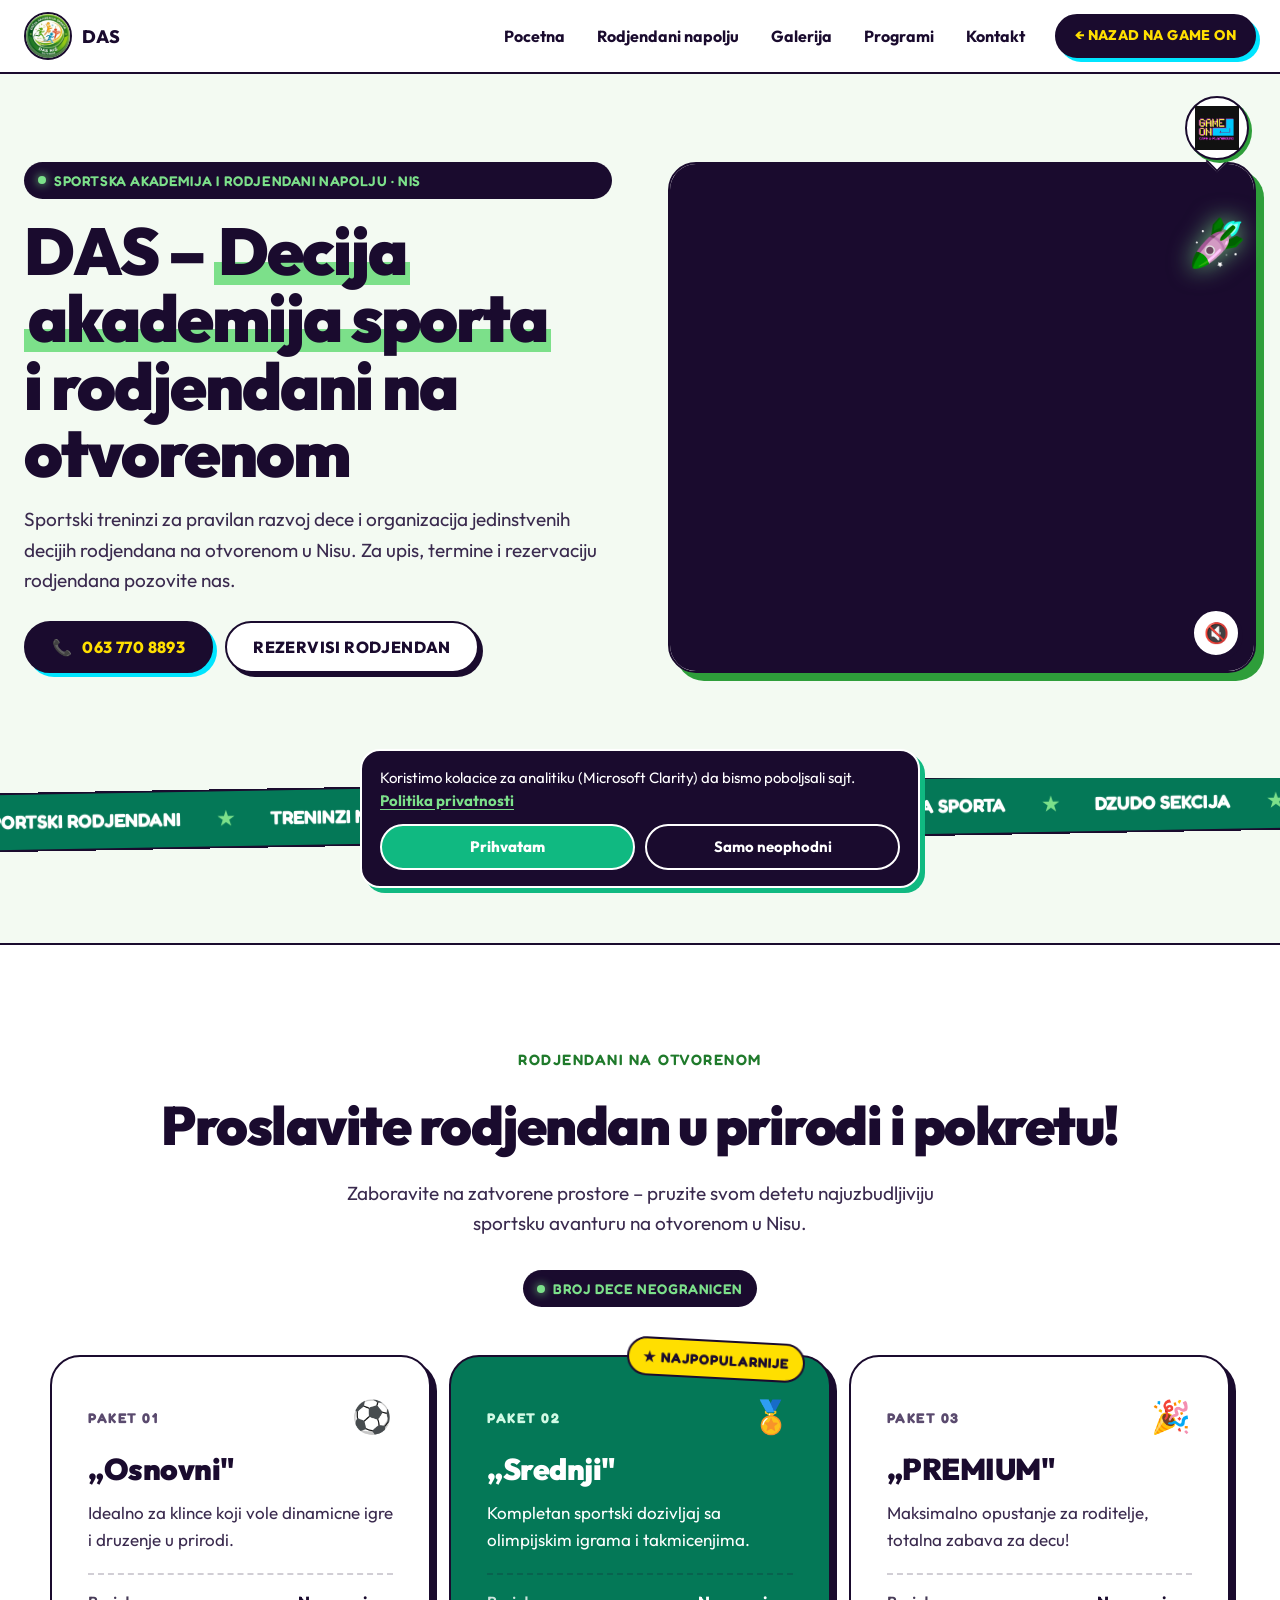
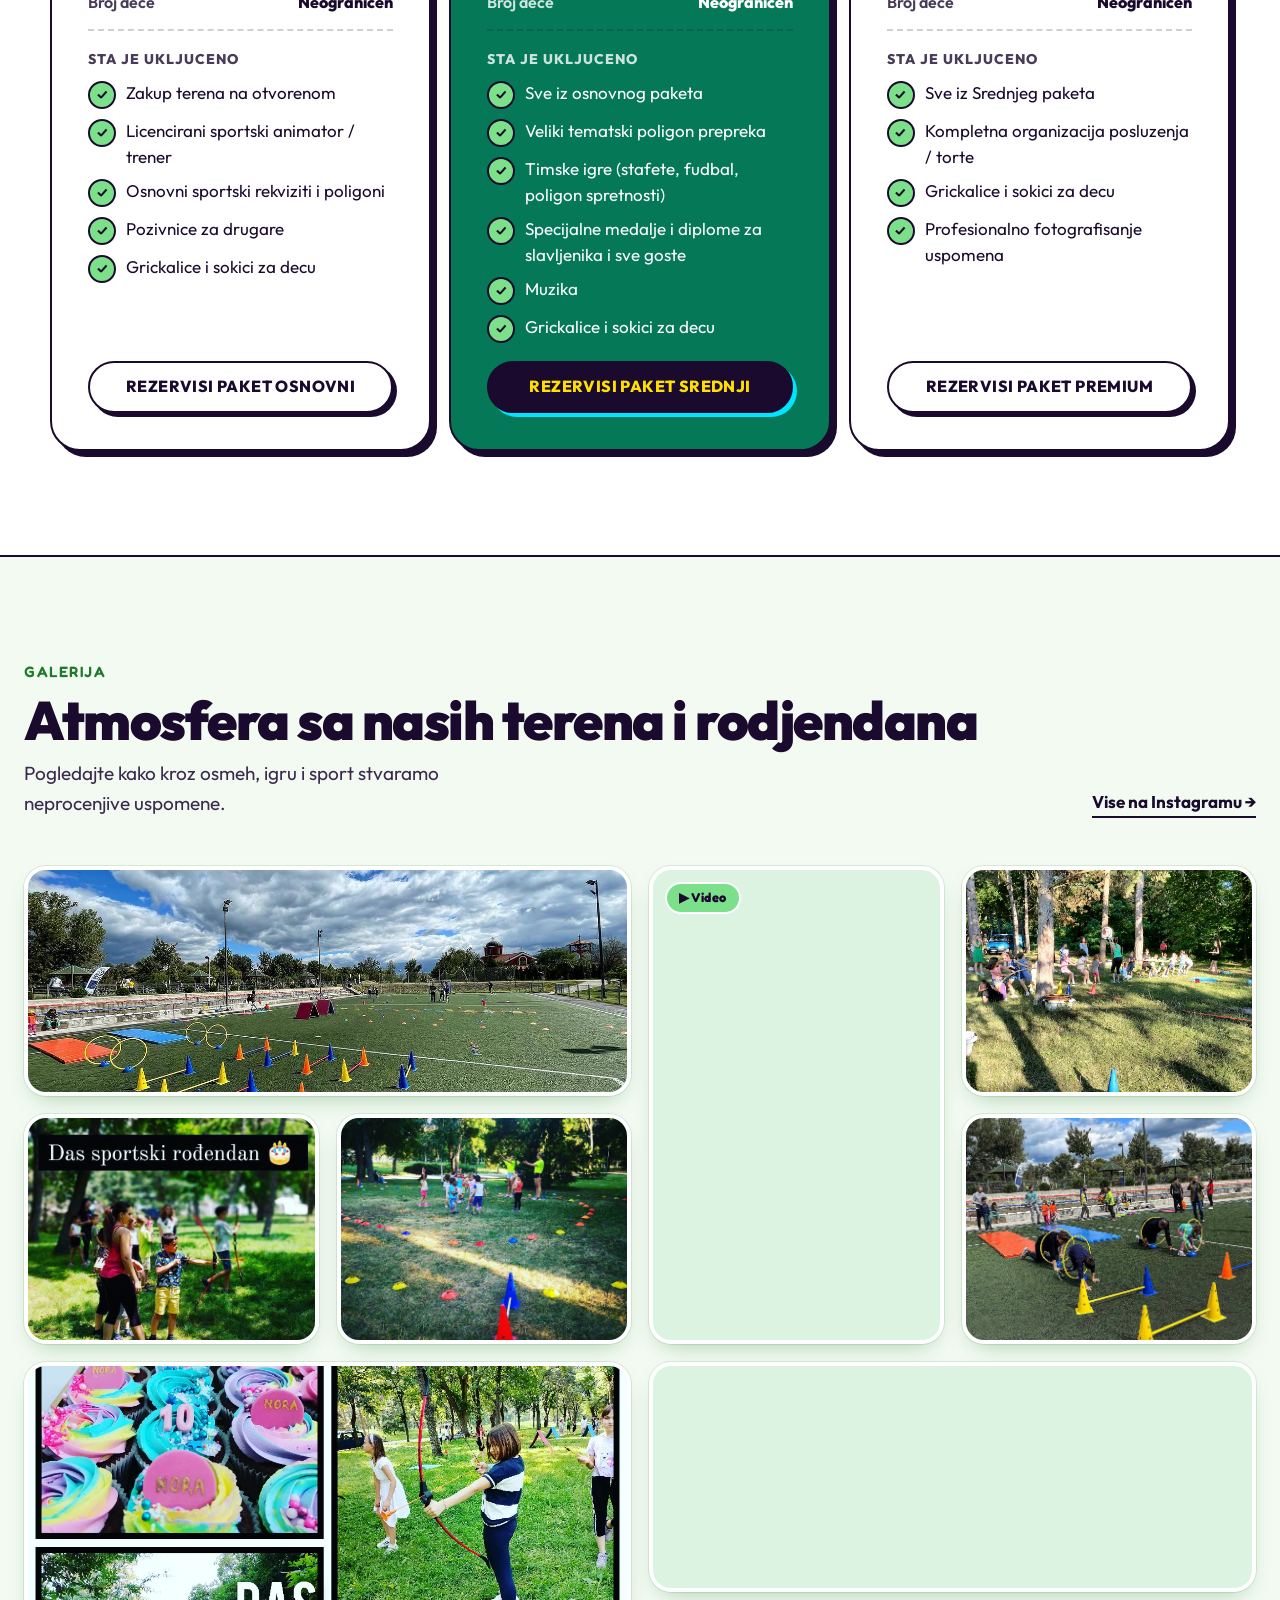
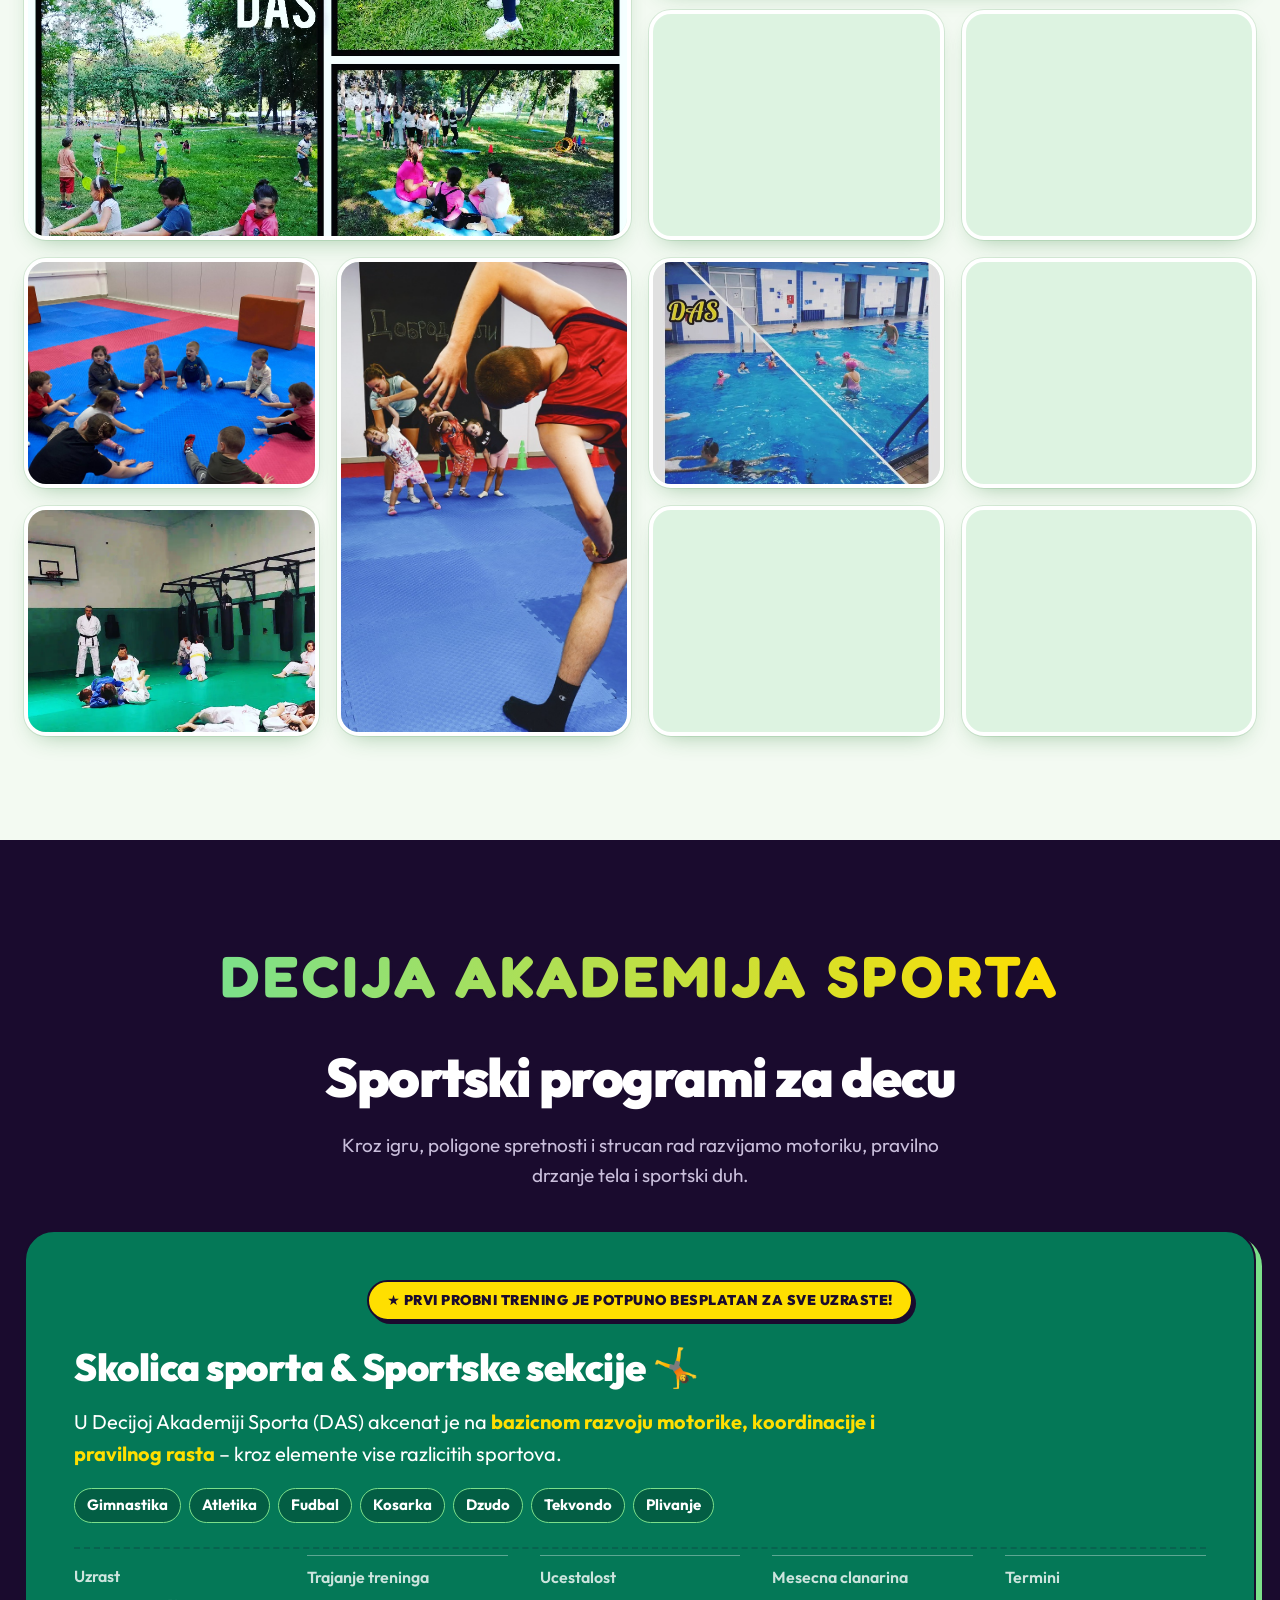
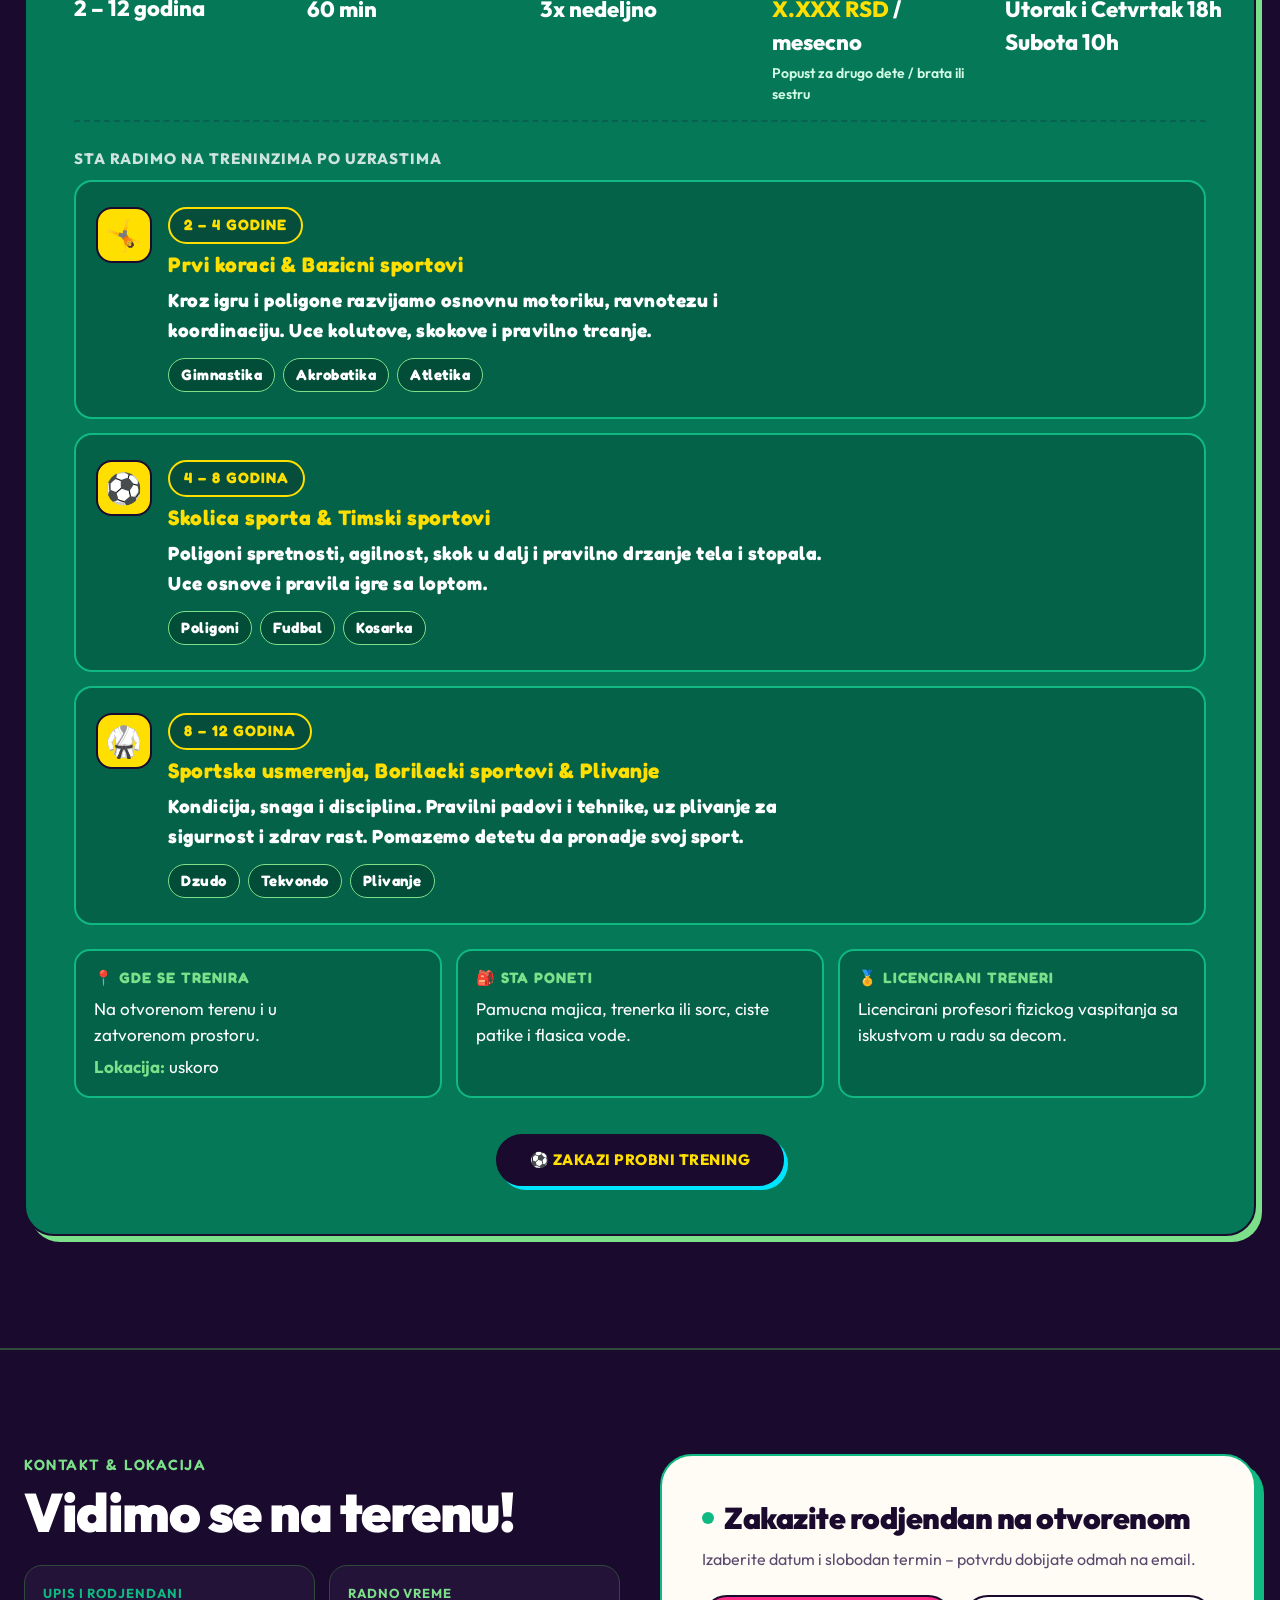
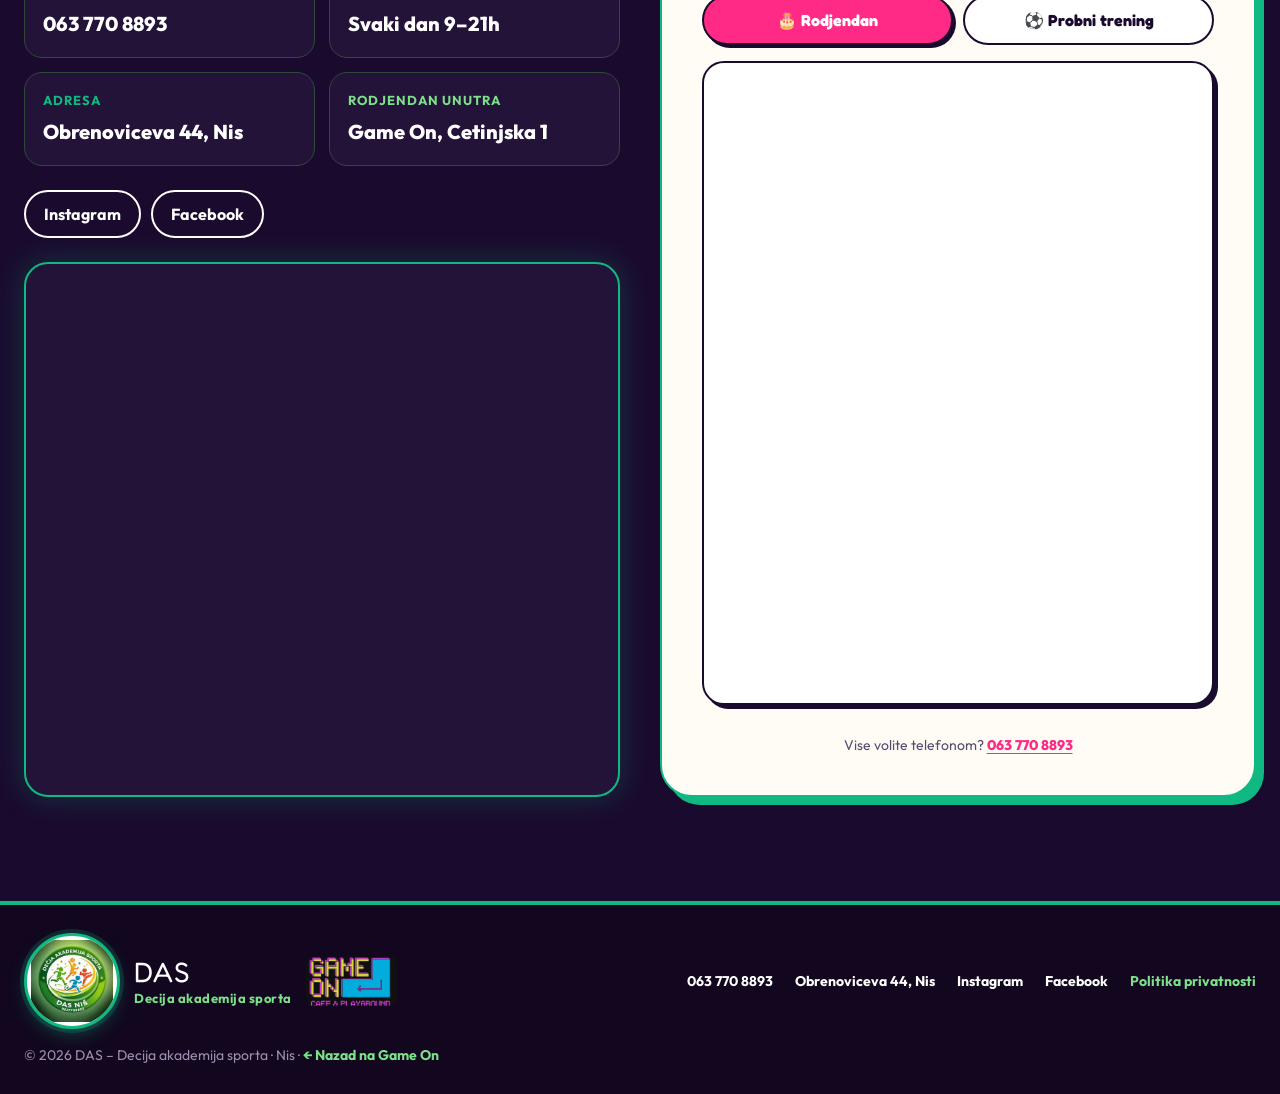
==== commit 844ce6e7: "Add files via upload" ====
--- a/das.html
+++ b/das.html
@@ -48,6 +48,12 @@
 .das-nav a,.das-back{white-space:nowrap}
 @media(max-width:719px){.gal-head{flex-direction:column;align-items:center;text-align:center}.gal-head .lead{margin-left:auto;margin-right:auto}}
 @media(max-width:719px){body>footer{padding-bottom:calc(24px + 76px)!important}}
+.ftr a.das-ftr-logo{width:96px;height:96px;background:#fff;border:3px solid #10B981;box-shadow:0 0 0 4px rgba(16,185,129,.18),0 8px 22px -8px rgba(16,185,129,.6)}
+.ftr a.das-ftr-logo img{object-fit:contain;transform:none;padding:4px}
+.das-ftr-name{display:flex;flex-direction:column;font-family:'Fredoka',sans-serif;font-size:28px;line-height:1;color:#fff;letter-spacing:1px}
+.das-ftr-name small{margin-top:6px;font-family:'Outfit',sans-serif;font-size:13px;font-weight:700;letter-spacing:.5px;color:#7CE08A}
+.ftr-logos .ftr-logo{height:56px;opacity:.85}
+@media(max-width:719px){.ftr a.das-ftr-logo{width:80px;height:80px}.ftr-logos .ftr-logo{display:none}.das-ftr-name{font-size:24px}}
 @media(max-width:719px){.das-live-h{flex-direction:column;align-items:flex-start!important}}
 @media(max-width:719px){.das-pill{display:none!important}
 .das-pkgs:not(.das-progs-dark) .pkg h3,.das-pkgs:not(.das-progs-dark) .pkg h3+p{text-align:center}
@@ -90,7 +96,7 @@
 .das-btn-green:hover{background:#065F46;color:#fff}
 @media(max-width:719px){.das-cal-btns .btn{flex:1 1 100%}}
 @media(prefers-reduced-motion:reduce){.das-live{animation:none}}
-#programi [data-trial]{text-transform:uppercase;letter-spacing:.5px;width:100%}
+#programi [data-trial],#programi [data-call]{text-transform:uppercase;letter-spacing:.5px;width:100%}
 .das-progs-dark .pkg{background:#fff;color:var(--ink);border-color:var(--ink);box-shadow:6px 6px 0 #10B981}
 .das-progs-dark .pkg[style]{box-shadow:6px 6px 0 #7CE08A}
 .das-progs-dark .pkg[style] .checks li::before{background:var(--yellow)}
@@ -117,8 +123,8 @@
 #programi .facts dd{font-size:clamp(18px,1.8vw,22px)}
 #programi .checks li{font-size:clamp(16px,1.5vw,19px);line-height:1.6;margin-bottom:10px}
 #programi .pkg-sub{font-size:15px}
-#programi [data-trial]{font-size:15px;min-height:52px;width:auto;align-self:center;padding:12px 32px;margin-top:12px!important}
-@media(max-width:719px){#programi [data-trial]{width:100%;font-size:14px;padding:12px 18px}}
+#programi [data-trial],#programi [data-call]{font-size:15px;min-height:52px;width:auto;align-self:center;padding:12px 32px;margin-top:12px!important}
+@media(max-width:719px){#programi [data-trial],#programi [data-call]{width:100%;font-size:14px;padding:12px 18px}}
 .rez-pick{display:flex;flex-wrap:wrap;align-items:center;gap:8px 14px;margin:0 0 14px;padding:12px 16px;background:#fff;border:2px solid var(--ink);border-radius:16px;box-shadow:3px 3px 0 #10B981}
 .rez-pick-l{font-family:'Fredoka',sans-serif;font-weight:700;font-size:13px;letter-spacing:1px;text-transform:uppercase;color:#5A4A6E}
 .rez-sel{flex:1 1 240px;min-width:0;min-height:44px;padding:8px 36px 8px 12px;border:2px solid var(--ink);border-radius:12px;background:#F3FAF2 url("data:image/svg+xml,%3Csvg xmlns='http://www.w3.org/2000/svg' width='14' height='9' viewBox='0 0 14 9'%3E%3Cpath d='M1 1l6 6 6-6' fill='none' stroke='%231A0B2E' stroke-width='2.5'/%3E%3C/svg%3E") no-repeat right 12px center;-webkit-appearance:none;appearance:none;font:inherit;font-weight:700;font-size:16px;color:var(--ink);cursor:pointer}
@@ -126,6 +132,7 @@
 .rez-pick-p{font-size:18px;font-weight:900;color:#047857;white-space:nowrap}
 .rez-pick-p:empty{display:none}
 </style>
+<script src="analytics.js" defer></script>
 </head>
 <body style="background:#F3FAF2">
 
@@ -170,7 +177,7 @@
         <p class="lead">Sportski treninzi za pravilan razvoj dece i organizacija jedinstvenih decijih rodjendana na otvorenom u Nisu. Za upis, termine i rezervaciju rodjendana pozovite nas.</p>
         <div class="hero-cta">
           <a class="btn btn-dark" href="tel:+381637708893"><span aria-hidden="true">📞</span> 063 770 8893</a>
-          <a class="btn btn-light-dark" href="#rezervacija" id="heroBook">Rezervisi rodjendan ili trening</a>
+          <a class="btn btn-light-dark" href="#rezervacija" id="heroBook">Rezervisi rodjendan</a>
         </div>
       </div>
       <div class="hero-visual">
@@ -202,7 +209,7 @@
       <div class="pkgs das-pkgs">
       <article class="pkg">
         <p class="pkg-tag">Paket 01 <span aria-hidden="true">⚽</span></p>
-        <h3>„Sportko"</h3>
+        <h3>„Osnovni"</h3>
         <p style="margin:8px 0 20px;font-size:17px;line-height:1.55;color:#3A2A4E">Idealno za klince koji vole dinamicne igre i druzenje u prirodi.</p>
         <dl class="facts"><div><dt>Broj dece</dt><dd>Neogranicen</dd></div></dl>
         <p class="pkg-sub">Sta je ukljuceno</p>
@@ -211,13 +218,14 @@
           <li>Licencirani sportski animator / trener</li>
           <li>Osnovni sportski rekviziti i poligoni</li>
           <li>Pozivnice za drugare</li>
+          <li>Grickalice i sokici za decu</li>
         </ul>
-        <a class="btn btn-light-dark" href="#rezervacija" data-trial data-note="Rodjendan na otvorenom – paket Sportko" data-prog="Rođendan u prirodi - Paket 1 (Osnovni)" style="margin-top:auto">Rezervisi paket Sportko</a>
+        <a class="btn btn-light-dark" href="#rezervacija" data-trial data-note="Rodjendan na otvorenom – paket Osnovni" data-prog="Rođendan u prirodi - Paket 1 (Osnovni)" style="margin-top:auto">Rezervisi paket Osnovni</a>
       </article>
       <article class="pkg" style="background:#047857;color:#fff">
         <p class="pkg-flag">★ Najpopularnije</p>
         <p class="pkg-tag" style="color:#D1FAE5">Paket 02 <span aria-hidden="true">🏅</span></p>
-        <h3>„Sampion"</h3>
+        <h3>„Srednji"</h3>
         <p style="margin:8px 0 20px;font-size:17px;line-height:1.55;color:#fff">Kompletan sportski dozivljaj sa olimpijskim igrama i takmicenjima.</p>
         <dl class="facts"><div><dt>Broj dece</dt><dd>Neogranicen</dd></div></dl>
         <p class="pkg-sub">Sta je ukljuceno</p>
@@ -227,22 +235,23 @@
           <li>Timske igre (stafete, fudbal, poligon spretnosti)</li>
           <li>Specijalne medalje i diplome za slavljenika i sve goste</li>
           <li>Muzika</li>
+          <li>Grickalice i sokici za decu</li>
         </ul>
-        <a class="btn btn-dark" href="#rezervacija" data-trial data-note="Rodjendan na otvorenom – paket Sampion" data-prog="Rođendan u prirodi - Paket 2 (Srednji)" style="margin-top:auto">Rezervisi paket Sampion</a>
+        <a class="btn btn-dark" href="#rezervacija" data-trial data-note="Rodjendan na otvorenom – paket Srednji" data-prog="Rođendan u prirodi - Paket 2 (Srednji)" style="margin-top:auto">Rezervisi paket Srednji</a>
       </article>
       <article class="pkg">
         <p class="pkg-tag">Paket 03 <span aria-hidden="true">🎉</span></p>
-        <h3 class="one-line">„All-Inclusive Avantura"</h3>
+        <h3 class="one-line">„PREMIUM"</h3>
         <p style="margin:8px 0 20px;font-size:17px;line-height:1.55;color:#3A2A4E">Maksimalno opustanje za roditelje, totalna zabava za decu!</p>
         <dl class="facts"><div><dt>Broj dece</dt><dd>Neogranicen</dd></div></dl>
         <p class="pkg-sub">Sta je ukljuceno</p>
         <ul class="checks das-checks">
-          <li>Sve iz Sampion paketa</li>
+          <li>Sve iz Srednjeg paketa</li>
           <li>Kompletna organizacija posluzenja / torte</li>
-          <li>Osvezenje za decu</li>
+          <li>Grickalice i sokici za decu</li>
           <li>Profesionalno fotografisanje uspomena</li>
         </ul>
-        <a class="btn btn-light-dark" href="#rezervacija" data-trial data-note="Rodjendan na otvorenom – paket All-Inclusive Avantura" data-prog="Rođendan u prirodi - Paket 3 (PREMIUM)" style="margin-top:auto">Rezervisi paket All-Inclusive Avantura</a>
+        <a class="btn btn-light-dark" href="#rezervacija" data-trial data-note="Rodjendan na otvorenom – paket PREMIUM" data-prog="Rođendan u prirodi - Paket 3 (PREMIUM)" style="margin-top:auto">Rezervisi paket PREMIUM</a>
       </article>
       </div>
     </div>
@@ -345,13 +354,13 @@
             <p style="margin:0;font-size:17px;line-height:1.55;color:#fff;text-wrap:pretty">Licencirani profesori fizickog vaspitanja sa iskustvom u radu sa decom.</p>
           </div>
         </div>
-        <a class="btn btn-dark" href="#kontakt" data-trial data-note="Probni trening: Skolica sporta (svi uzrasti)" data-prog="Probni trening - Školica sporta (Svi uzrasti)" style="margin-top:auto">Rezervisi besplatan probni trening</a>
+        <a class="btn btn-dark" href="#rezervacija" data-trial data-prog="Probni trening" style="margin-top:auto">⚽ Zakazi probni trening</a>
       </article>
       </div>
     </div>
   </section>
 
-  <section class="sec dark stack" id="kontakt" aria-labelledby="kontakt-h" style="margin-bottom:0">
+  <section class="sec dark" id="kontakt" aria-labelledby="kontakt-h" style="margin-bottom:0;border-top:2px solid #2F4A3A">
     <div class="wrap kontakt">
       <div class="k-left">
         <div class="k-head">
@@ -373,33 +382,16 @@
         </div>
       </div>
       <div class="form-card rez-card das-form" id="rezervacija">
-        <h3 class="form-h das-live-h" style="display:flex;align-items:center;gap:10px"><span class="das-live" aria-hidden="true"></span>Slobodni termini – rezervisi</h3>
+        <h3 class="form-h das-live-h" style="display:flex;align-items:center;gap:10px"><span class="das-live" aria-hidden="true"></span><span id="calTitle">Zakazite rodjendan na otvorenom</span></h3>
         <p class="form-sub">Izaberite datum i slobodan termin – potvrdu dobijate odmah na email.</p>
-        <ol class="rez-steps" aria-label="Koraci">
-          <li><b>1</b>Datum</li><li><b>2</b>Termin</li><li><b>3</b>Vasi podaci</li>
-        </ol>
-        <div class="rez-pick" id="rezPick" aria-live="polite" hidden style="display:none">
-          <label class="rez-pick-l" for="rezSel">Program ili paket</label>
-          <select id="rezSel" class="rez-sel">
-            <option value="">Izaberite (ili u kalendaru)</option>
-            <option value="Probni trening - Školica sporta (Svi uzrasti)">Probni trening - svi uzrasti (nisam siguran/na)</option>
-            <option value="Probni trening - Prvi sportski koraci (2-4 god)">Probni trening - Prvi sportski koraci (2–4 god)</option>
-            <option value="Probni trening - Školica sporta &amp; Poligoni (4-8 god)">Probni trening - Skolica sporta &amp; Poligoni (4–8 god)</option>
-            <option value="Probni trening - Sportsko usmeravanje &amp; Džudo (8-12 god)">Probni trening - Sportsko usmeravanje &amp; Dzudo (8–12 god)</option>
-            <option value="Rođendan u prirodi - Paket 1 (Osnovni)">Rodjendan u prirodi - Paket 1 (Osnovni)</option>
-            <option value="Rođendan u prirodi - Paket 2 (Srednji)">Rodjendan u prirodi - Paket 2 (Srednji)</option>
-            <option value="Rođendan u prirodi - Paket 3 (PREMIUM)">Rodjendan u prirodi - Paket 3 (PREMIUM)</option>
-          </select>
-          <strong class="rez-pick-p" id="rezPickP"></strong>
-        </div>
-        <div id="calTabs" role="tablist" aria-label="Sta zakazujete" style="display:flex;gap:10px;flex-wrap:wrap;margin:0 0 14px">
-          <button type="button" role="tab" data-cal-tab="trening" aria-selected="true" style="flex:1 1 0;min-height:48px;padding:10px 14px;border:2px solid #1A0B2E;border-radius:999px;font-family:'Fredoka',sans-serif;font-weight:700;font-size:16px;cursor:pointer;transition:transform .15s,box-shadow .15s,background .2s,color .2s;background:#047857;color:#fff;box-shadow:3px 3px 0 #1A0B2E">⚽ Probni trening</button>
-          <button type="button" role="tab" data-cal-tab="rodjendan" aria-selected="false" style="flex:1 1 0;min-height:48px;padding:10px 14px;border:2px solid #1A0B2E;border-radius:999px;font-family:'Fredoka',sans-serif;font-weight:700;font-size:16px;cursor:pointer;transition:transform .15s,box-shadow .15s,background .2s,color .2s;background:#fff;color:#1A0B2E;box-shadow:none">🎂 Rodjendan u prirodi</button>
+        <div id="calTabs" role="tablist" aria-label="Sta zakazujete" style="display:flex;gap:10px;margin:0 0 16px">
+          <button type="button" role="tab" data-cal-tab="rodjendan" aria-selected="true" style="flex:1 1 0;min-height:50px;padding:10px 14px;border:2px solid #1A0B2E;border-radius:999px;font-family:'Fredoka',sans-serif;font-weight:700;font-size:16px;cursor:pointer;transition:background .2s,color .2s,box-shadow .2s;background:#FF2A85;color:#fff;box-shadow:3px 3px 0 #1A0B2E">🎂 Rodjendan</button>
+          <button type="button" role="tab" data-cal-tab="trening" aria-selected="false" style="flex:1 1 0;min-height:50px;padding:10px 14px;border:2px solid #1A0B2E;border-radius:999px;font-family:'Fredoka',sans-serif;font-weight:700;font-size:16px;cursor:pointer;transition:background .2s,color .2s,box-shadow .2s;background:#fff;color:#1A0B2E;box-shadow:none">⚽ Probni trening</button>
         </div>
         <div class="rez-frame">
-          <div id="my-cal-inline" class="rez-inline" data-cal-link="vlada-2iou1r/das-probni-trening"><p class="rez-loading"><span class="spin spin-ink" aria-hidden="true"></span> Ucitavam slobodne termine…</p></div>
-        </div>
-        <p class="f-note">Vise volite telefonom? <a href="tel:+381637708893">063 770 8893</a> · 🎁 prvi probni trening besplatan</p>
+          <div id="my-cal-inline-das" class="rez-inline"><p class="rez-loading"><span class="spin spin-ink" aria-hidden="true"></span> Ucitavam slobodne termine…</p></div>
+        </div>
+        <p class="f-note" style="margin-top:14px">Vise volite telefonom? <a href="tel:+381637708893">063 770 8893</a></p>
       </div>
     </div>
   </section>
@@ -411,10 +403,21 @@
   </div>
 </main>
 
-<footer style="background:var(--ink);color:#C9BEDB;border-top:2px solid var(--ink);padding:24px 0">
-  <div class="wrap" style="display:flex;flex-wrap:wrap;align-items:center;justify-content:space-between;gap:12px 24px;font-size:15px">
-    <span>© 2026 DAS – Decija akademija sporta · Nis</span>
-    <a href="index.html" style="color:#7CE08A;font-weight:700;text-decoration:none">← Nazad na Game On – Decija igraonica</a>
+<footer class="ftr" style="border-top:4px solid #10B981">
+  <div class="wrap ftr-row">
+    <div class="ftr-logos">
+      <a class="ftr-das das-ftr-logo" href="#pocetna" aria-label="DAS – nazad na pocetak" title="Nazad na pocetak"><img src="assets/das-logo.jpeg" alt="DAS – Decija akademija sporta logo" width="96" height="96" loading="lazy"></a>
+      <span class="das-ftr-name">DAS<small>Decija akademija sporta</small></span>
+      <a class="ftr-logo" href="index.html" aria-label="Game On – decija igraonica" title="Game On – decija igraonica"><img src="assets/logo.webp" alt="Game On – decija igraonica i rodjendaonica u Nisu" width="163" height="100" loading="lazy"></a>
+    </div>
+    <nav class="ftr-contact" aria-label="Kontakt">
+      <a href="tel:+381637708893">063 770 8893</a>
+      <a href="https://www.google.com/maps/search/?api=1&amp;query=Obrenoviceva+44%2C+Ni%C5%A1%2C+Serbia" target="_blank" rel="noopener">Obrenoviceva 44, Nis</a>
+      <a class="ig" href="https://www.instagram.com/decja_akademija_sporta_nis/" target="_blank" rel="noopener">Instagram</a>
+      <a class="fb" href="https://www.facebook.com/decijaakademija.sporta/?locale=sr_RS" target="_blank" rel="noopener">Facebook</a>
+      <a class="priv" href="das-privatnost.html" style="color:#7CE08A">Politika privatnosti</a>
+    </nav>
+    <p class="ftr-copy">© 2026 DAS – Decija akademija sporta · Nis · <a href="index.html" style="color:#7CE08A;font-weight:700">← Nazad na Game On</a></p>
   </div>
 </footer>
 <div class="mbar" id="dasMbar">
@@ -514,136 +517,54 @@
   items.forEach(function (el) { io.observe(el); });
 })();
 </script>
-<script>
+<!-- Cal inline embed: dasrodjendan/das-rodjendan (rodjendan) + dastrening/das-trening (probni trening) -->
+<script>
+(function (C, A, L) { let p = function (a, ar) { a.q.push(ar); }; let d = C.document; C.Cal = C.Cal || function () { let cal = C.Cal; let ar = arguments; if (!cal.loaded) { cal.ns = {}; cal.q = cal.q || []; d.head.appendChild(d.createElement("script")).src = A; cal.loaded = true; } if (ar[0] === L) { const api = function () { p(api, arguments); }; const namespace = ar[1]; api.q = api.q || []; if(typeof namespace === "string"){cal.ns[namespace] = cal.ns[namespace] || api;p(cal.ns[namespace], ar);p(cal, ["initNamespace", namespace]);} else p(cal, ar); return;} p(cal, ar); }; })(window, "https://app.cal.com/embed/embed.js", "init");
+Cal("init", "das-rodjendan", { origin: "https://app.cal.com" });
+Cal("init", "das-trening", { origin: "https://app.cal.com" });
+Cal.config = Cal.config || {};
+Cal.config.forwardQueryParams = true;
 (function () {
-  var el = document.getElementById('my-cal-inline'), done = false;
-  if (!el) return;
-  function load() {
-    if (done) return; done = true;
-    (function (C, A, L) { var p = function (a, ar) { a.q.push(ar); }; var d = C.document; C.Cal = C.Cal || function () { var cal = C.Cal; var ar = arguments; if (!cal.loaded) { cal.ns = {}; cal.q = cal.q || []; d.head.appendChild(d.createElement("script")).src = A; cal.loaded = true; } if (ar[0] === L) { var api = function () { p(api, arguments); }; var namespace = ar[1]; api.q = api.q || []; if (typeof namespace === "string") { cal.ns[namespace] = cal.ns[namespace] || api; p(cal.ns[namespace], ar); p(cal, ["initNamespace", namespace]); } else p(cal, ar); return; } p(cal, ar); }; })(window, "https://app.cal.com/embed/embed.js", "init");
-    Cal("init", { origin: "https://app.cal.com" });
-    Cal.config = Cal.config || {}; Cal.config.forwardQueryParams = true;
-    Cal("on", { action: "linkReady", callback: function () { el.classList.add("ready"); } });
-    var mo = new MutationObserver(function () {
-      var cal = el.querySelector('cal-inline, iframe');
-      if (!cal) return;
-      var l = el.querySelector('.rez-loading'); if (l) l.remove();
-      el.classList.add('ready'); mo.disconnect();
+  var box = document.getElementById('my-cal-inline-das'), n = 0, cur = '';
+  var CAL = {
+    rodjendan: { ns: 'das-rodjendan', link: 'dasrodjendan/das-rodjendan', field: 'Svrha-rezervacije---Izaberite-program-ili-paket', title: 'Zakazite rodjendan na otvorenom', color: '#FF2A85',
+      opt: { '1': 'Rodjendan u prirodi - Paket 1 (Osnovni)', '2': 'Rodjendan u prirodi - Paket 2(Srednji)', '3': 'Rodjendan u prirodi - Paket 3 (Premium)' } },
+    trening: { ns: 'das-trening', link: 'dastrening/das-trening', field: 'Probni-trening', title: 'Zakazite besplatan probni trening', color: '#047857',
+      opt: { '2': 'Probni Trening - Prvi koraci & Bazicni sportovi  2 – 4 godine', '4': 'Probni Trening - Skolica sporta & Timski sportovi 4 – 8 godine', '8': 'Probni Trening - Sportska usmerenja, Borilacki sportovi & Plivanje 8 – 12 godina' } }
+  };
+  function tabs(type) {
+    document.querySelectorAll('[data-cal-tab]').forEach(function (b) {
+      var on = b.getAttribute('data-cal-tab') === type;
+      b.setAttribute('aria-selected', on ? 'true' : 'false');
+      b.style.background = on ? CAL[type].color : '#fff';
+      b.style.color = on ? '#fff' : '#1A0B2E';
+      b.style.boxShadow = on ? '3px 3px 0 #1A0B2E' : 'none';
     });
-    mo.observe(el, { childList: true, subtree: true });
-    // Koji Cal.com dogadjaj se otvara pise u data-cal-link na #my-cal-inline (postavlja ga dasSetProgram):
-    // Podrazumevano "vlada-2iou1r/das-probni-trening" (probni treninzi); "vlada-2iou1r/das" samo za rodjendanske pakete.
-    function calLink() { return el.getAttribute("data-cal-link") || "vlada-2iou1r/das-probni-trening"; }
-    var cfg = { "layout": "month_view", "useSlotsViewOnSmallScreen": "true", "theme": "light", "timeFormat": "24" };
-    var searchedLink = calLink();
-    // Polje "Svrha rezervacije" u Cal.com: u dogadjaju "das" je slug "Program", u "das-probni-trening" duzi slug ispod.
-    var TRIAL_KEY = "Svrha-rezervacije---Izaberite-program-ili-paket";
-    function setProg() {
-      delete cfg.Program; delete cfg[TRIAL_KEY];
-      var v = (window.GO_CAL_PROG || "").replace(/(\d+)-(\d+) god/, "$1–$2 god");
-      if (!v) return;
-      cfg[calLink().indexOf("/das-probni-trening") > 0 ? TRIAL_KEY : "Program"] = v;
-    }
-    function mount(first) {
-      if (mount.done) return; mount.done = true;
-      // Ako je program promenjen dok je trazen prvi slobodan dan, taj datum vazi za drugi kalendar – ignorisi ga.
-      if (first && searchedLink === calLink()) { cfg.month = first.slice(0, 7); cfg.date = first; }
-      if (window.GO_CAL_NOTES) cfg.notes = window.GO_CAL_NOTES;
-      setProg();
-      Cal("inline", { elementOrSelector: "#my-cal-inline", calLink: calLink(), config: cfg });
-    }
-    window.goCalPrefill = function (notes) {
-      if (!mount.done) return;
-      cfg.notes = notes;
-      delete cfg.month; delete cfg.date;
-      setProg();
-      el.innerHTML = '<div id="my-cal-inline-' + Date.now() + '"></div>';
-      Cal("inline", { elementOrSelector: '#' + el.firstChild.id, calLink: calLink(), config: cfg });
-    };
-    // Uvek pronadji prvi dan sa slobodnim terminom (uzivo iz Cal.com-a, pri svakom otvaranju sajta).
-    // Pretrazuje do 12 meseci unapred u blokovima od 4 meseca; ako Cal.com ne odgovori, kalendar se otvara normalno.
-    var f = function (d) { return d.toISOString().slice(0, 10); }, DAY = 864e5, now = Date.now();
-    setTimeout(function () { mount(); }, 7000);
-    function search(i) {
-      if (i >= 3) { mount(); return; }
-      var s = new Date(now + i * 120 * DAY), e = new Date(now + (i + 1) * 120 * DAY);
-      var parts = searchedLink.split("/");
-      fetch("https://api.cal.com/v2/slots?eventTypeSlug=" + parts[1] + "&username=" + parts[0] + "&start=" + f(s) + "&end=" + f(e) + "&timeZone=Europe/Belgrade", { headers: { "cal-api-version": "2024-09-04" }, cache: "no-store" })
-        .then(function (r) {
-          // Ako dogadjaj za probni trening ne postoji na Cal.com (404/400), automatski predji na "das".
-          if (!r.ok && (r.status === 404 || r.status === 400) && parts[1] !== "das") {
-            window.DAS_TRIAL_MISSING = true; el.setAttribute("data-cal-link", "vlada-2iou1r/das"); searchedLink = "vlada-2iou1r/das";
-            search(i); return "retry";
-          }
-          return r.ok ? r.json() : null;
-        })
-        .then(function (j) {
-          if (j === "retry") return;
-          if (!j) { mount(); return; }
-          var d = j.data || {}, days = Object.keys(d).filter(function (k) { return /^\d{4}-\d{2}-\d{2}$/.test(k) && d[k] && d[k].length; }).sort();
-          if (days.length) mount(days[0]); else search(i + 1);
-        })
-        .catch(function () { mount(); });
-    }
-    search(0);
-    Cal("ui", {
-      "theme": "light",
-      "cssVarsPerTheme": { "light": { "cal-brand": "#047857", "cal-text-emphasis": "#1A0B2E", "cal-border-emphasis": "#1A0B2E" } },
-      "hideEventTypeDetails": true,
-      "layout": "month_view"
-    });
+    var t = document.getElementById('calTitle'); if (t) t.textContent = CAL[type].title;
   }
-  if ('IntersectionObserver' in window) {
-    var io = new IntersectionObserver(function (en) { if (en[0].isIntersecting) { io.disconnect(); load(); } }, { rootMargin: '800px 0px' });
-    io.observe(el);
-  } else load();
-  window.goCalLoad = load;
-  if (location.hash === '#rezervacija') load();
-  window.addEventListener('hashchange', function () { if (location.hash === '#rezervacija') load(); });
-})();
-</script>
-<script>
-// Cal.com link za probni trening – upisi URL (npr. "https://cal.com/das-nis/probni-trening").
-// Dok je prazno, dugmad vode na kalendar u sekciji Kontakt.
-// Postavlja izabrani program i odgovarajuci Cal.com dogadjaj (rodjendan = "das", sve ostalo = probni trening).
-window.dasSetProgram = function (v) {
-  window.GO_CAL_PROG = v || '';
-  var c = document.getElementById('my-cal-inline');
-  var bday = (v || '').indexOf('Ro') === 0;
-  if (c) c.setAttribute('data-cal-link', (bday || window.DAS_TRIAL_MISSING) ? 'vlada-2iou1r/das' : 'vlada-2iou1r/das-probni-trening');
+  function load(type, key) {
+    var c = CAL[type], id = 'dasCal' + (++n);
+    cur = type; tabs(type);
+    box.classList.remove('ready');
+    box.innerHTML = '<div id="' + id + '"></div>';
+    var cfg = { layout: 'month_view', useSlotsViewOnSmallScreen: 'true', theme: 'light', timeFormat: '24' };
+    if (key && c.opt[key]) cfg[c.field] = c.opt[key];
+    Cal.ns[c.ns]('inline', { elementOrSelector: '#' + id, config: cfg, calLink: c.link });
+    Cal.ns[c.ns]('ui', { hideEventTypeDetails: true, layout: 'month_view' });
+    var mo = new MutationObserver(function () { if (box.querySelector('iframe')) { box.classList.add('ready'); mo.disconnect(); } });
+    mo.observe(box, { childList: true, subtree: true });
+  }
+  load('rodjendan');
   document.querySelectorAll('[data-cal-tab]').forEach(function (b) {
-    var on = (b.getAttribute('data-cal-tab') === 'rodjendan') === bday;
-    b.setAttribute('aria-selected', on ? 'true' : 'false');
-    b.style.background = on ? (bday ? '#FF2A85' : '#047857') : '#fff';
-    b.style.color = on ? '#fff' : '#1A0B2E';
-    b.style.boxShadow = on ? '3px 3px 0 #1A0B2E' : 'none';
+    b.addEventListener('click', function () { var t = b.getAttribute('data-cal-tab'); if (t !== cur) load(t); });
   });
-};
-// Prekidac iznad kalendara: Probni trening / Rodjendan u prirodi
-document.querySelectorAll('[data-cal-tab]').forEach(function (b) {
-  b.addEventListener('click', function () {
-    var v = b.getAttribute('data-cal-tab') === 'rodjendan' ? 'Rođendan u prirodi' : '';
-    if (window.GO_CAL_PROG === v) return;
-    window.dasSetProgram(v); window.GO_CAL_NOTES = '';
-    if (window.dasSetSel) window.dasSetSel('');
-    if (window.goCalLoad) window.goCalLoad();
-    if (window.goCalPrefill) window.goCalPrefill('');
-  });
-});
-(function () {
-  var DAS_TRIAL_CAL_URL = '';
+  function go(e) { var t = document.getElementById('rezervacija'); if (!t) return; e.preventDefault(); window.scrollTo({ top: t.getBoundingClientRect().top + window.scrollY - 84, behavior: 'smooth' }); }
   document.querySelectorAll('[data-trial]').forEach(function (a) {
-    var note = a.getAttribute('data-note') || '';
-    if (DAS_TRIAL_CAL_URL) { a.href = DAS_TRIAL_CAL_URL + (DAS_TRIAL_CAL_URL.indexOf('?') < 0 ? '?' : '&') + 'Program=' + encodeURIComponent(a.getAttribute('data-prog') || '') + '&notes=' + encodeURIComponent(note); a.target = '_blank'; a.rel = 'noopener'; return; }
     a.addEventListener('click', function (e) {
-      window.GO_CAL_NOTES = note;
-      window.dasSetProgram(a.getAttribute('data-prog') || '');
-      var p = document.getElementById('rezPick');
-      if (window.dasSetSel) window.dasSetSel(window.GO_CAL_PROG);
-      if (window.goCalPrefill) window.goCalPrefill(note);
-      if (window.goCalLoad) window.goCalLoad();
-      var t = document.getElementById('rezervacija');
-      if (t) { e.preventDefault(); window.scrollTo({ top: t.getBoundingClientRect().top + window.scrollY - 84, behavior: 'smooth' }); }
+      var p = a.getAttribute('data-prog') || '', m;
+      if (/^Probni/.test(p)) { m = p.match(/\((\d+)-/); load('trening', m && m[1]); }
+      else { m = p.match(/Paket (\d)/); load('rodjendan', m && m[1]); }
+      go(e);
     });
   });
 })();
@@ -652,23 +573,8 @@
 document.getElementById('heroBook').addEventListener('click', function (e) {
   var t = document.getElementById('rezervacija'); if (!t) return;
   e.preventDefault();
-  if (window.goCalLoad) window.goCalLoad();
   window.scrollTo({ top: t.getBoundingClientRect().top + window.scrollY - 84, behavior: 'smooth' });
 });
-</script>
-<script>
-(function () {
-  var sel = document.getElementById('rezSel'), price = document.getElementById('rezPickP');
-  function tag(v) { price.textContent = v.indexOf('Probni') === 0 ? 'Besplatno' : ''; }
-  window.dasSetSel = function (v) { sel.value = v || ''; tag(sel.value); };
-  sel.addEventListener('change', function () {
-    window.dasSetProgram(sel.value);
-    window.GO_CAL_NOTES = sel.value;
-    tag(sel.value);
-    if (window.goCalLoad) window.goCalLoad();
-    if (window.goCalPrefill) window.goCalPrefill(sel.value);
-  });
-})();
 </script>
 <script>(function(){var p=document.getElementById('programi');if(!p||!('IntersectionObserver' in window))return;new IntersectionObserver(function(e){p.classList.toggle('in-view',e[0].isIntersecting);},{threshold:.15}).observe(p);})();</script>
 <script>(function(){var k=document.querySelector('.das-kicker');if(!k)return;document.documentElement.classList.add('js');if(!('IntersectionObserver' in window)){k.classList.add('in');return;}var o=new IntersectionObserver(function(e){if(e[0].isIntersecting){k.classList.add('in');o.disconnect();}},{threshold:.4});o.observe(k);})();</script>
--- a/styles.css
+++ b/styles.css
@@ -437,7 +437,8 @@
 @media(max-width:719px){
   .ftr-row{gap:16px 18px;justify-content:space-between;align-items:center}
   .ftr-contact{display:contents}
-  .ftr-contact a:not(.ig):not(.fb){display:none}
+  .ftr-contact a:not(.ig):not(.fb):not(.priv){display:none}
+  .ftr .priv{order:5}
   .ftr-copy{order:2;flex:1 1 100%}
   .ftr .ig{order:3}.ftr .fb{order:4}
 }
